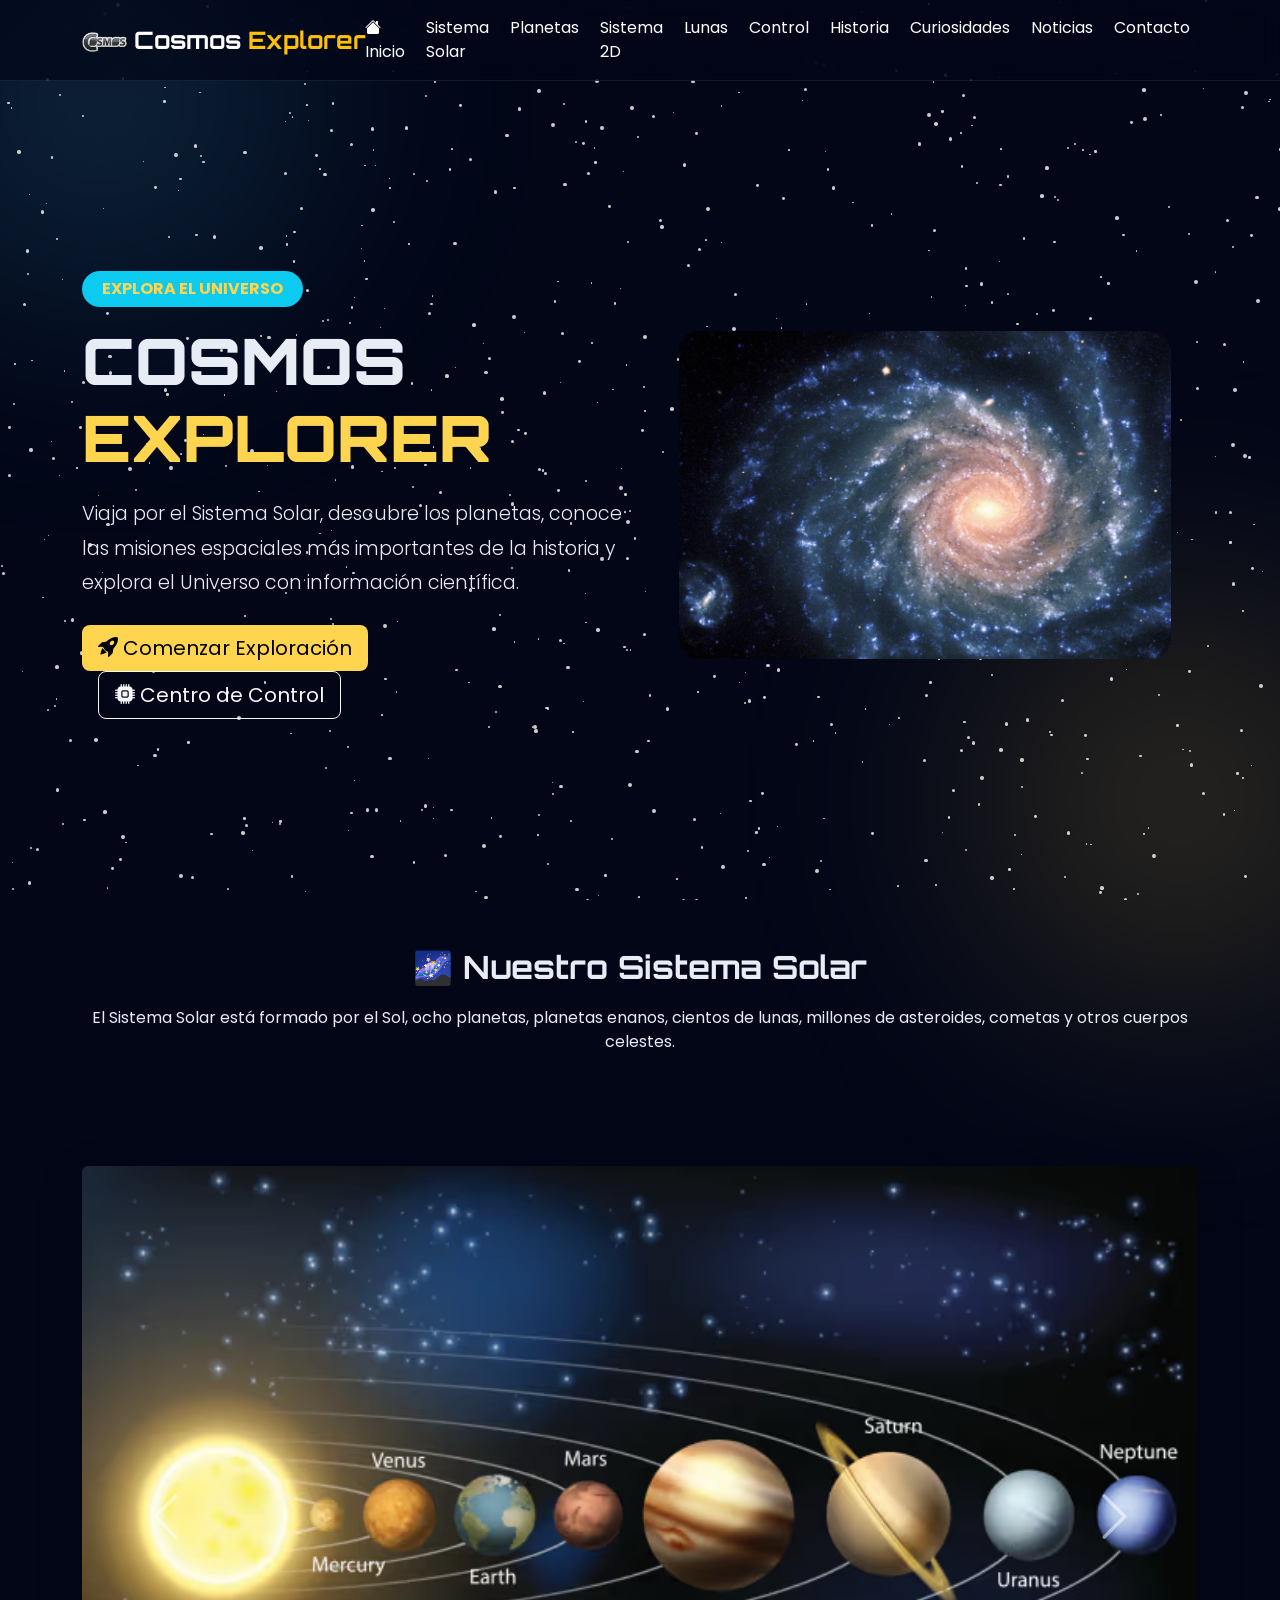
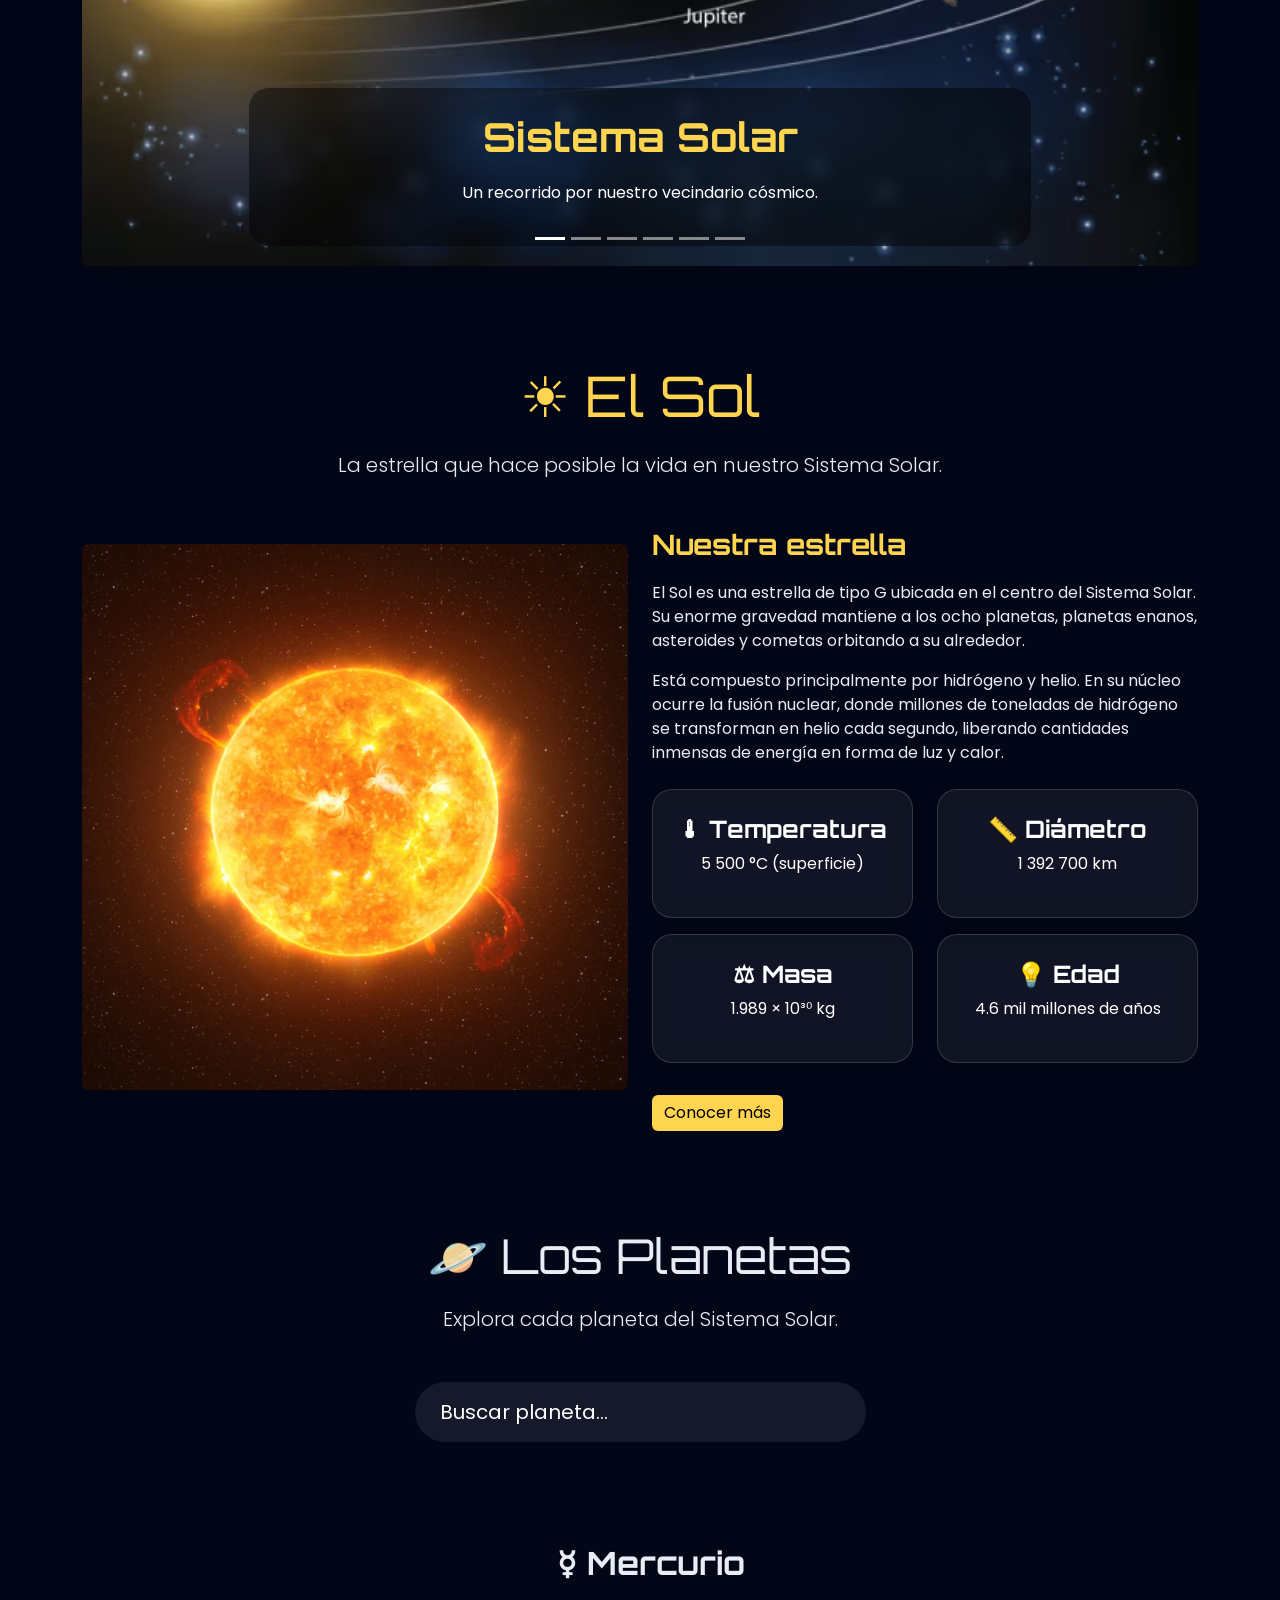
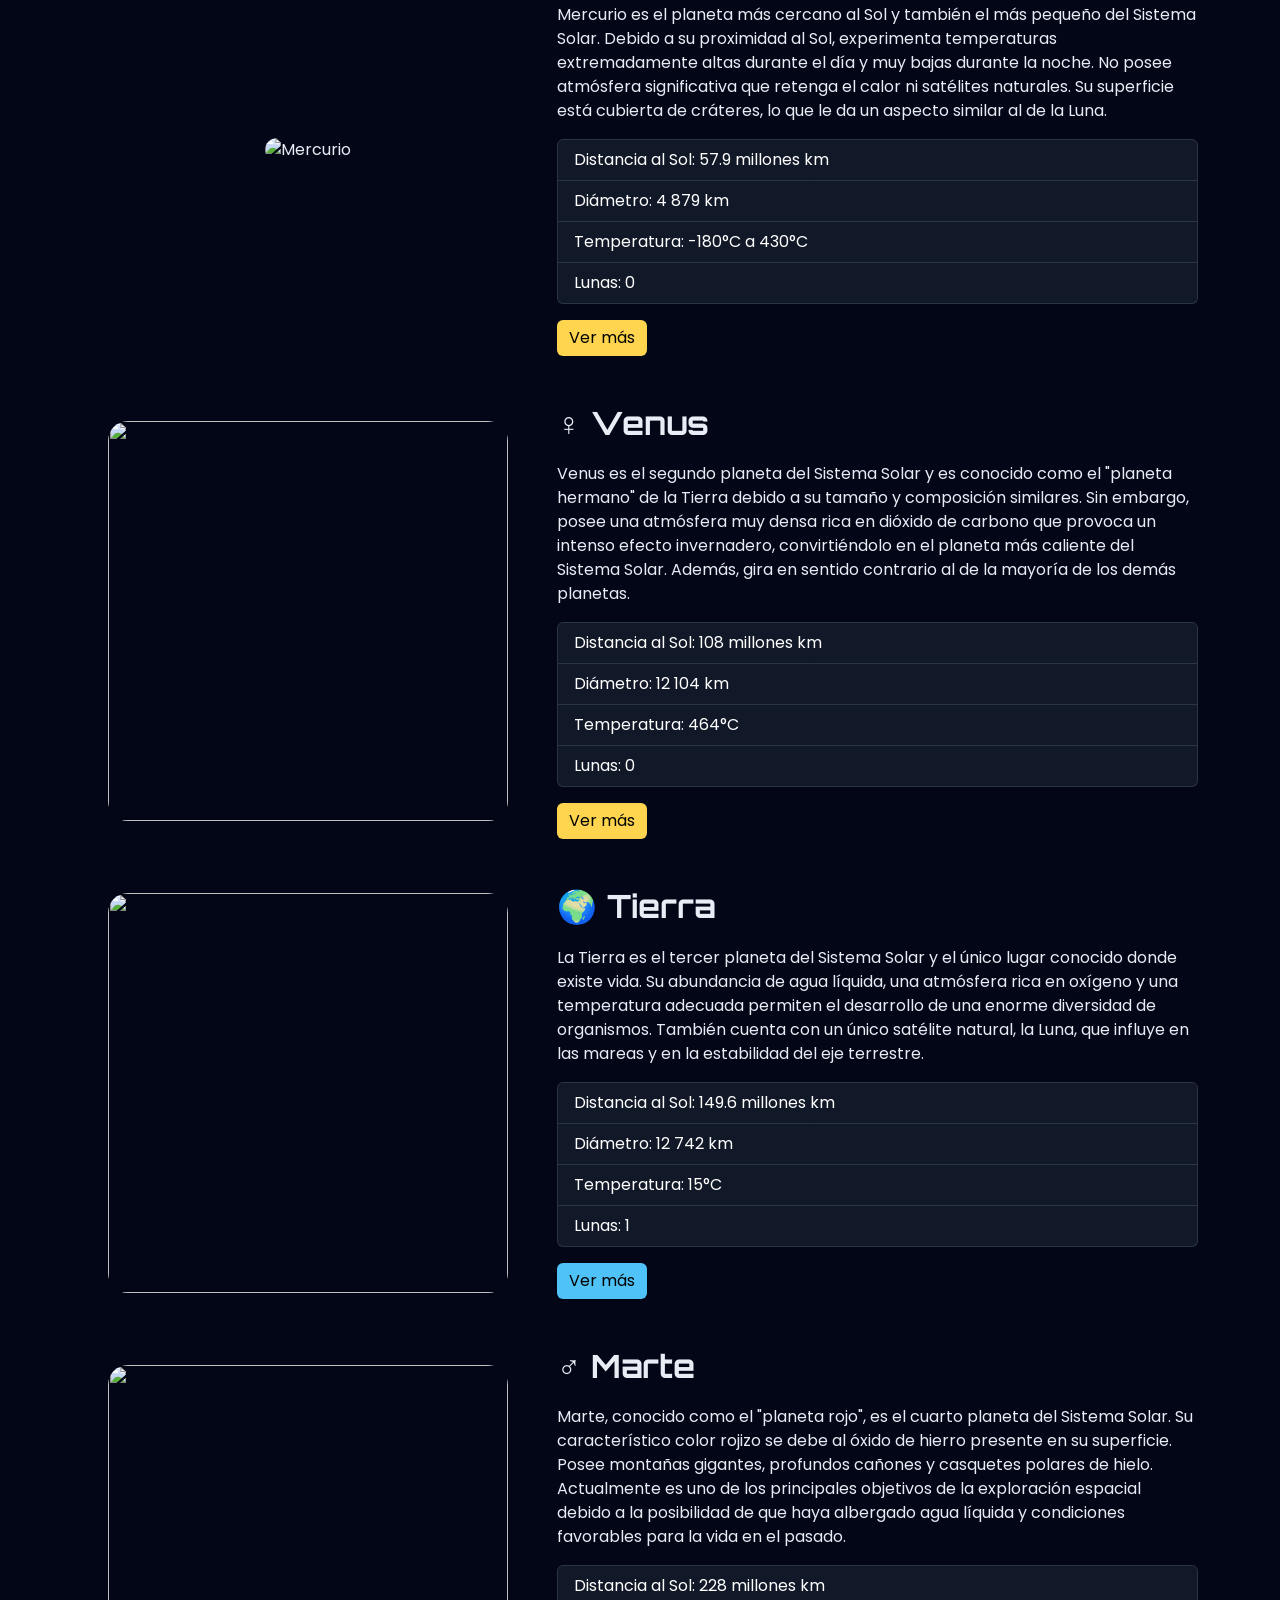
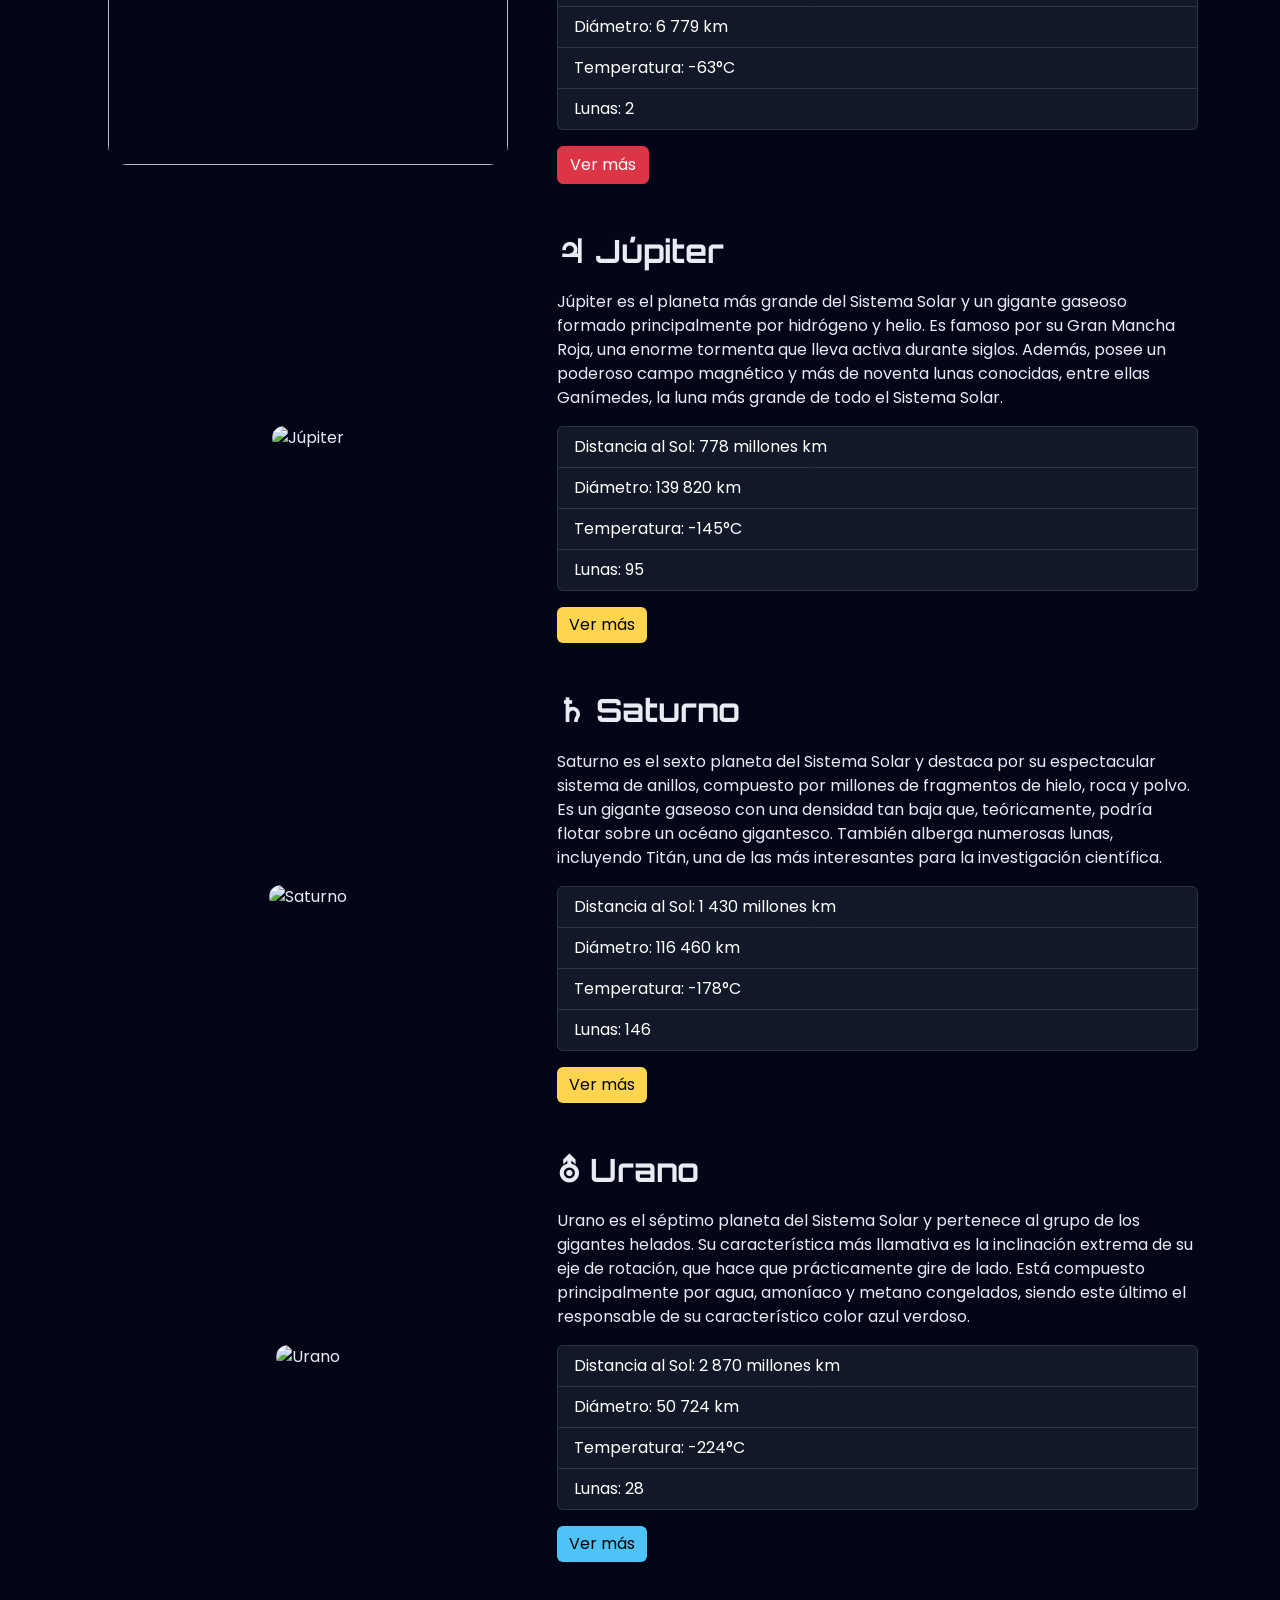
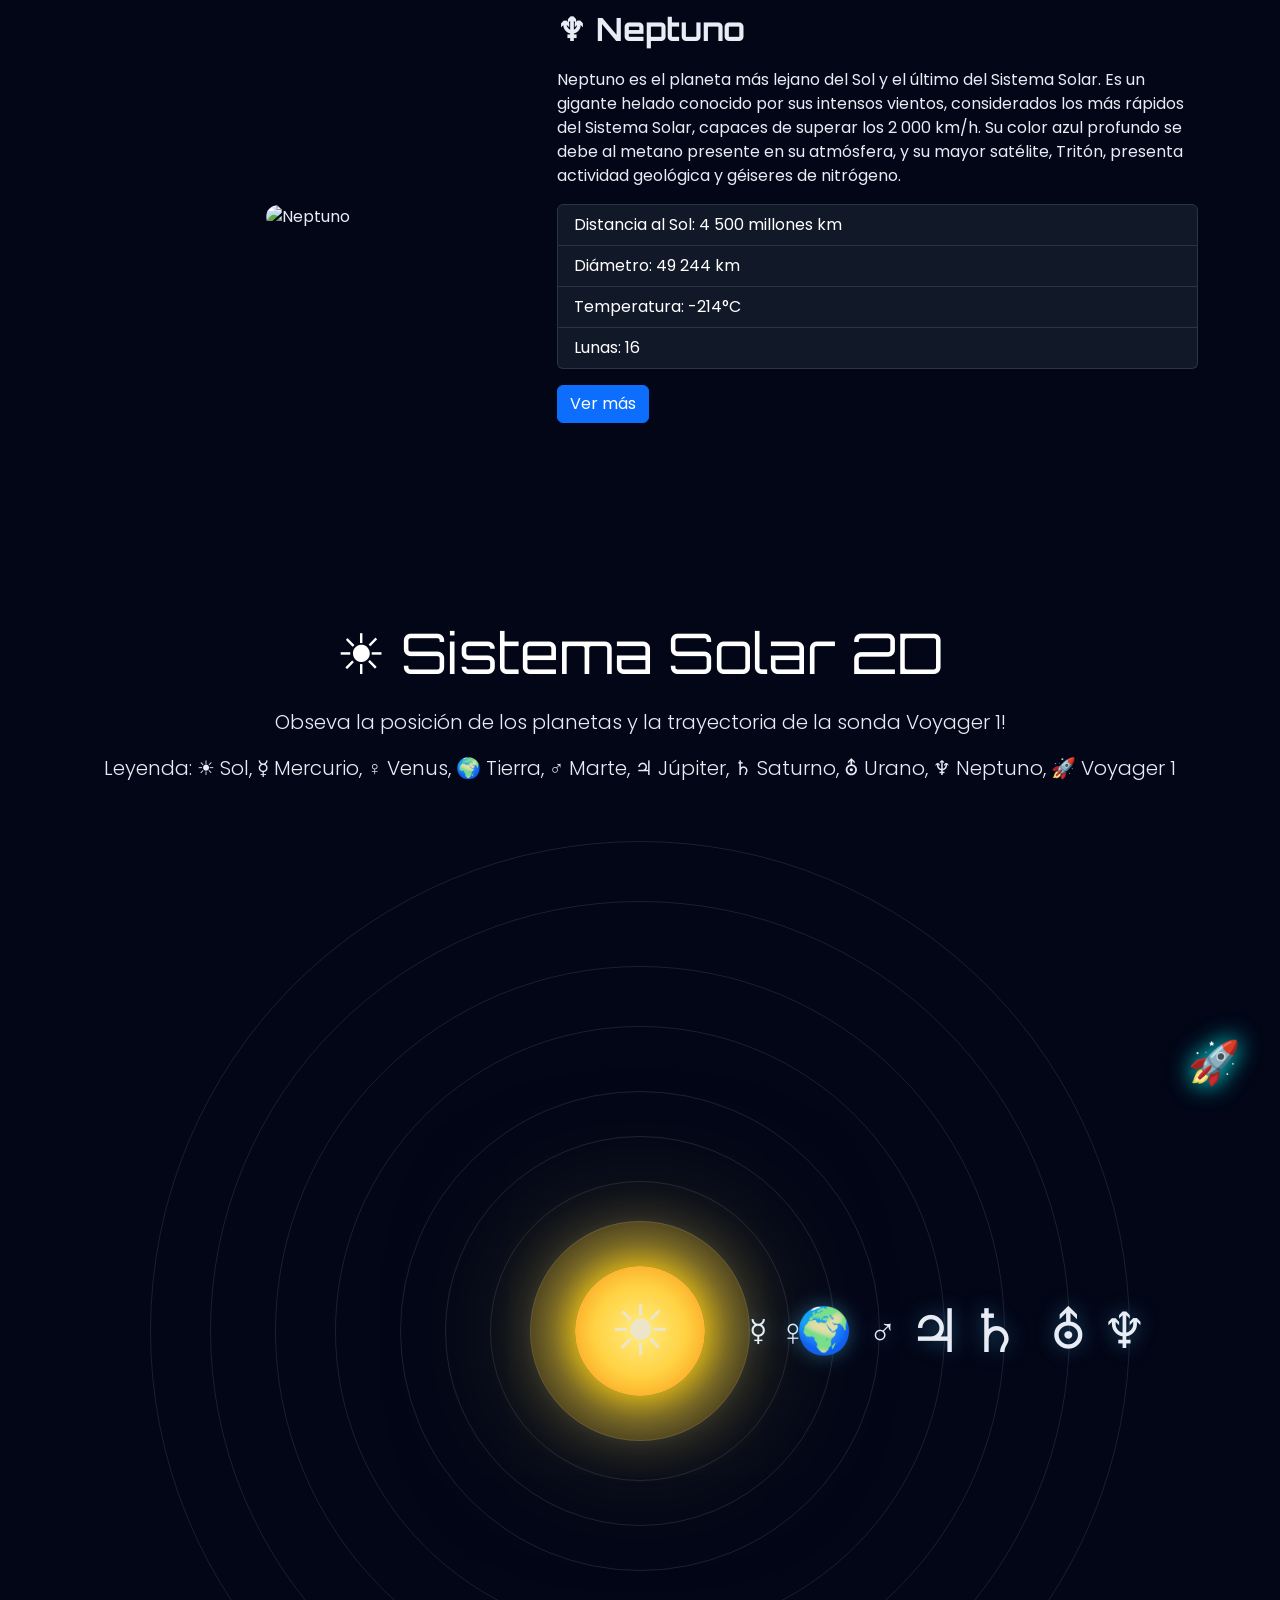
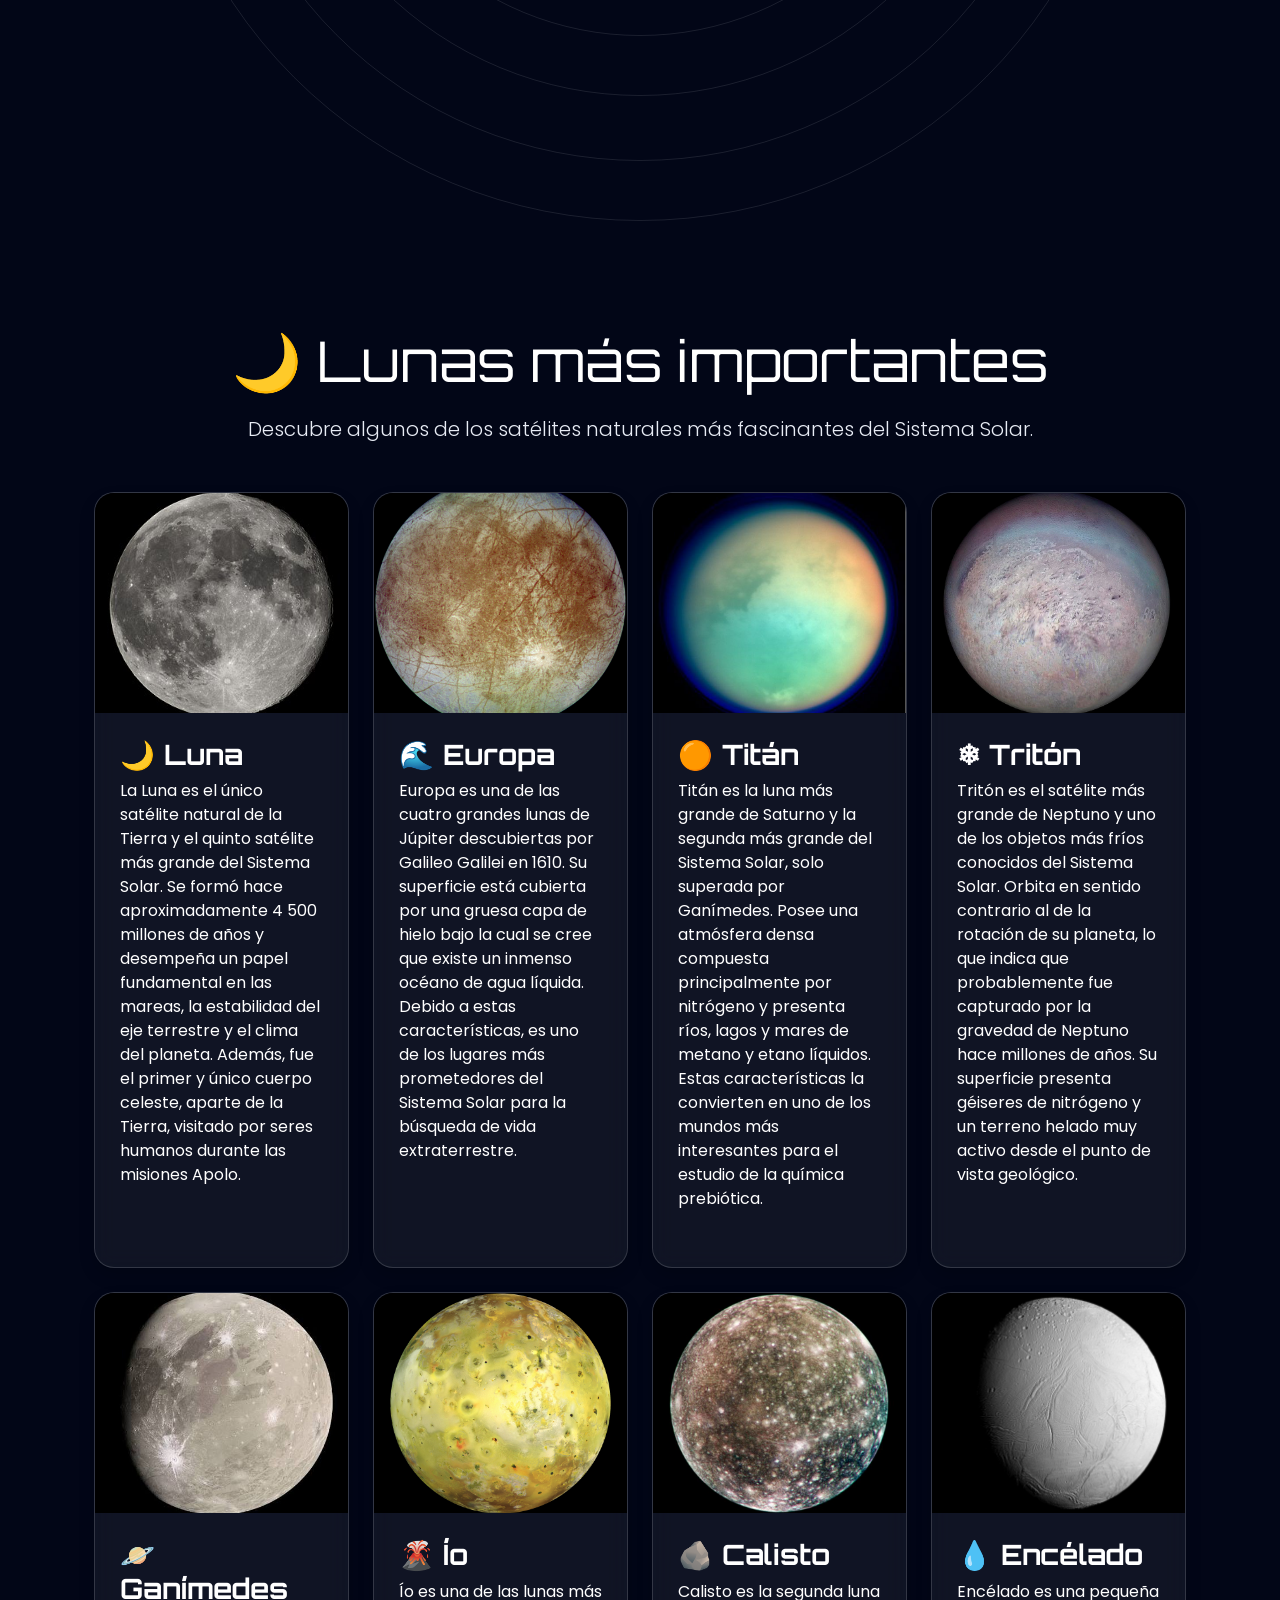
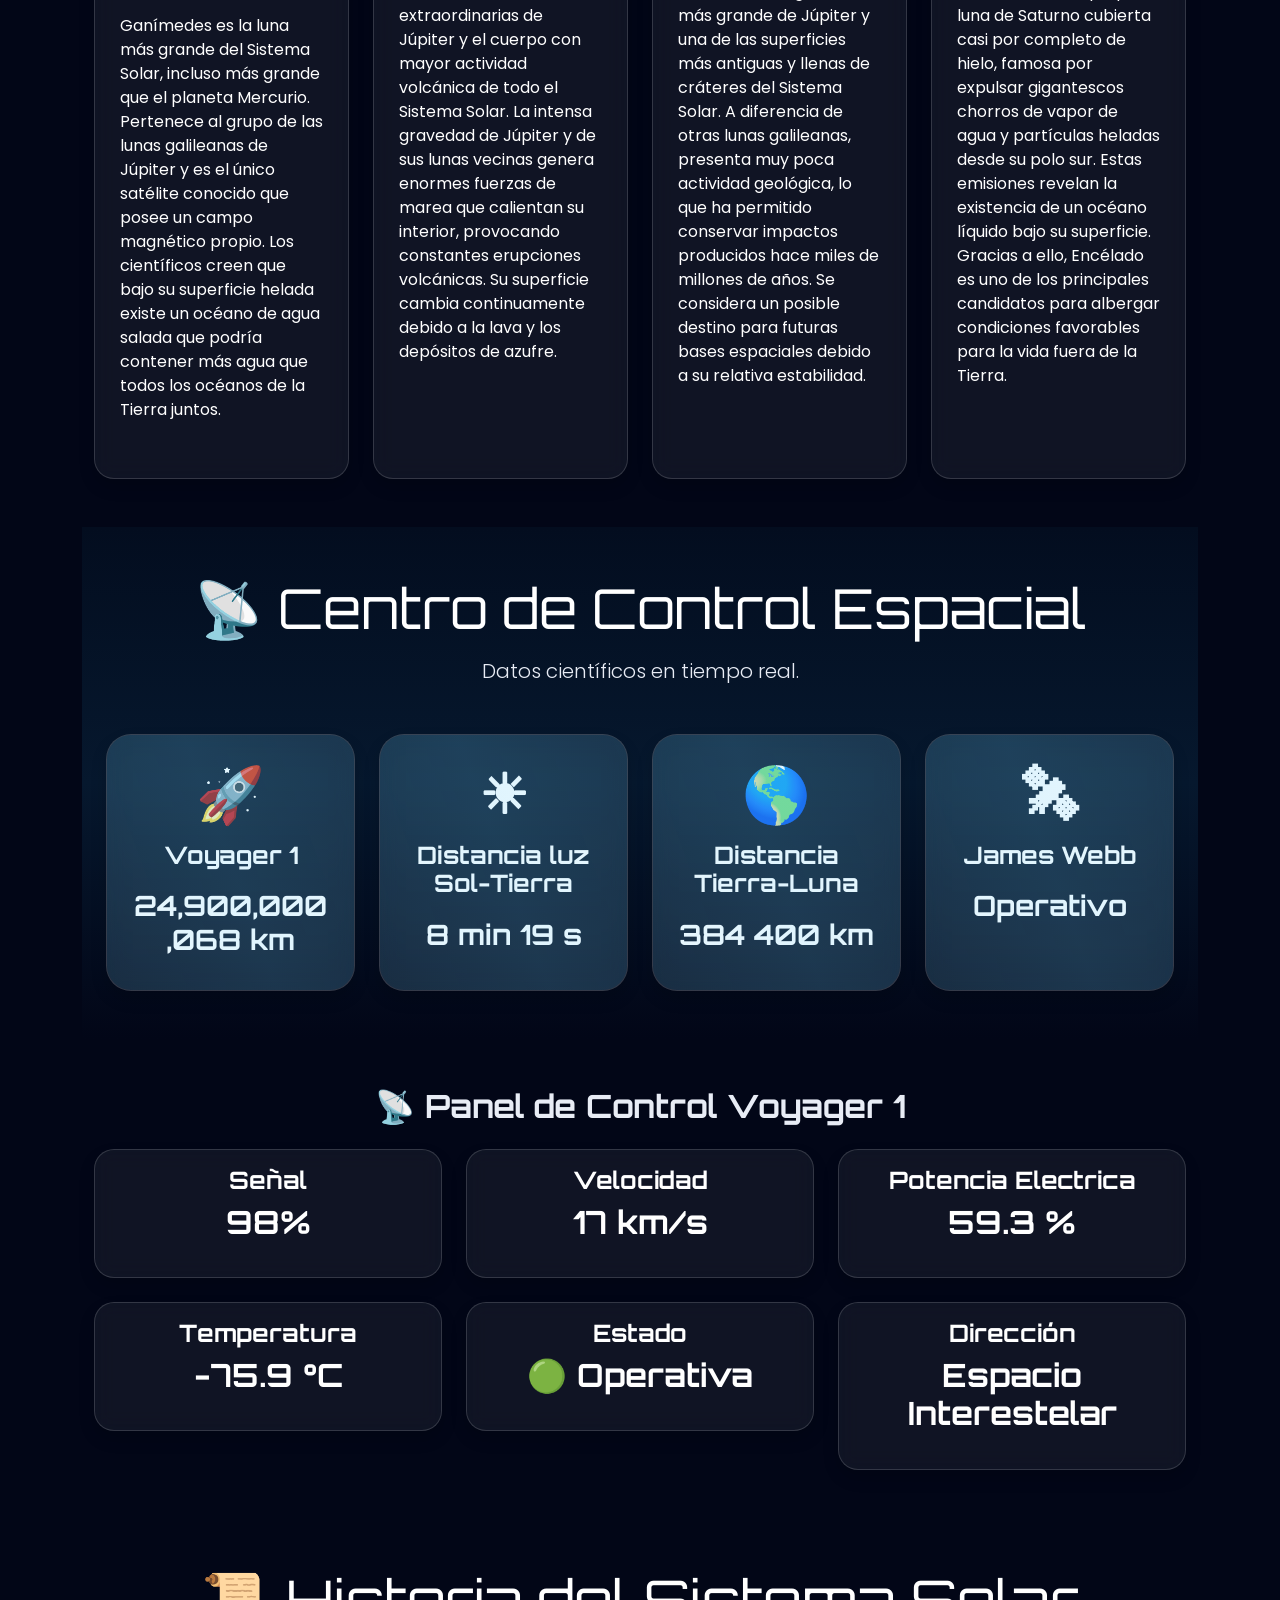
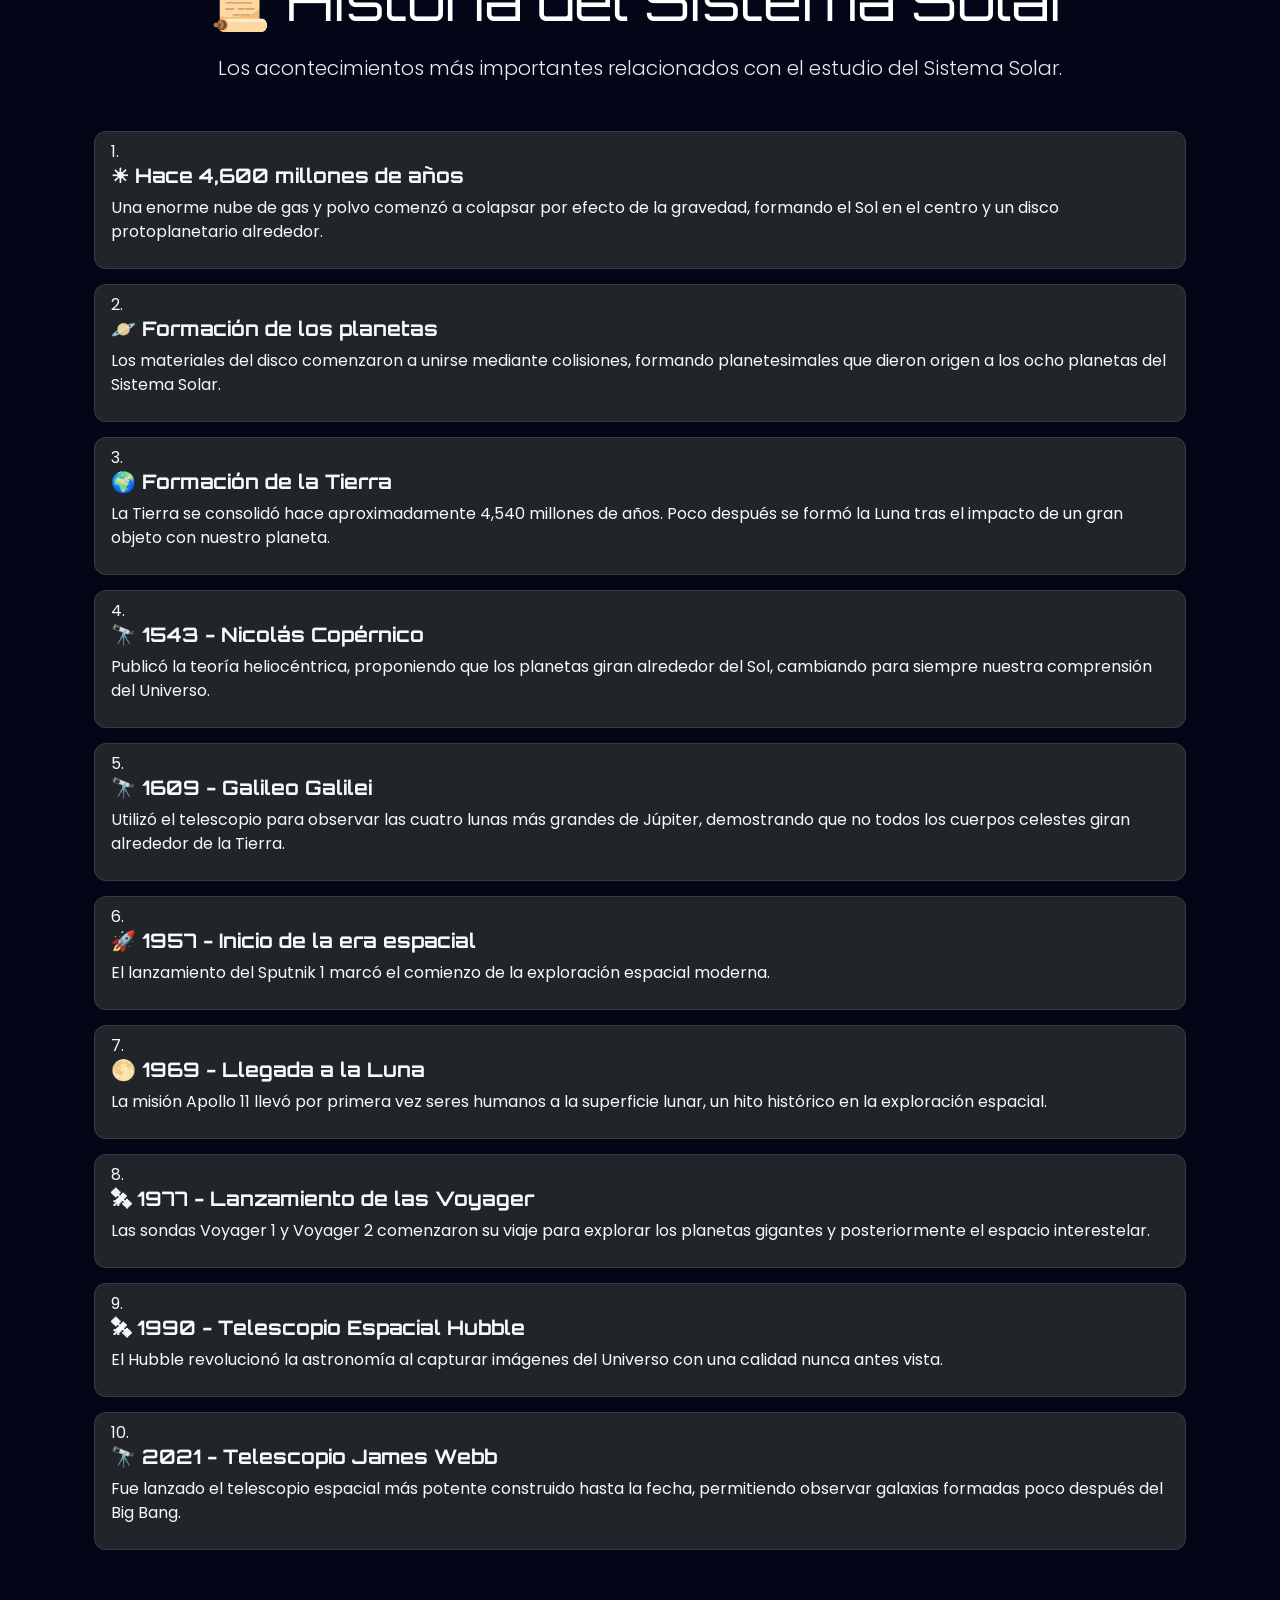
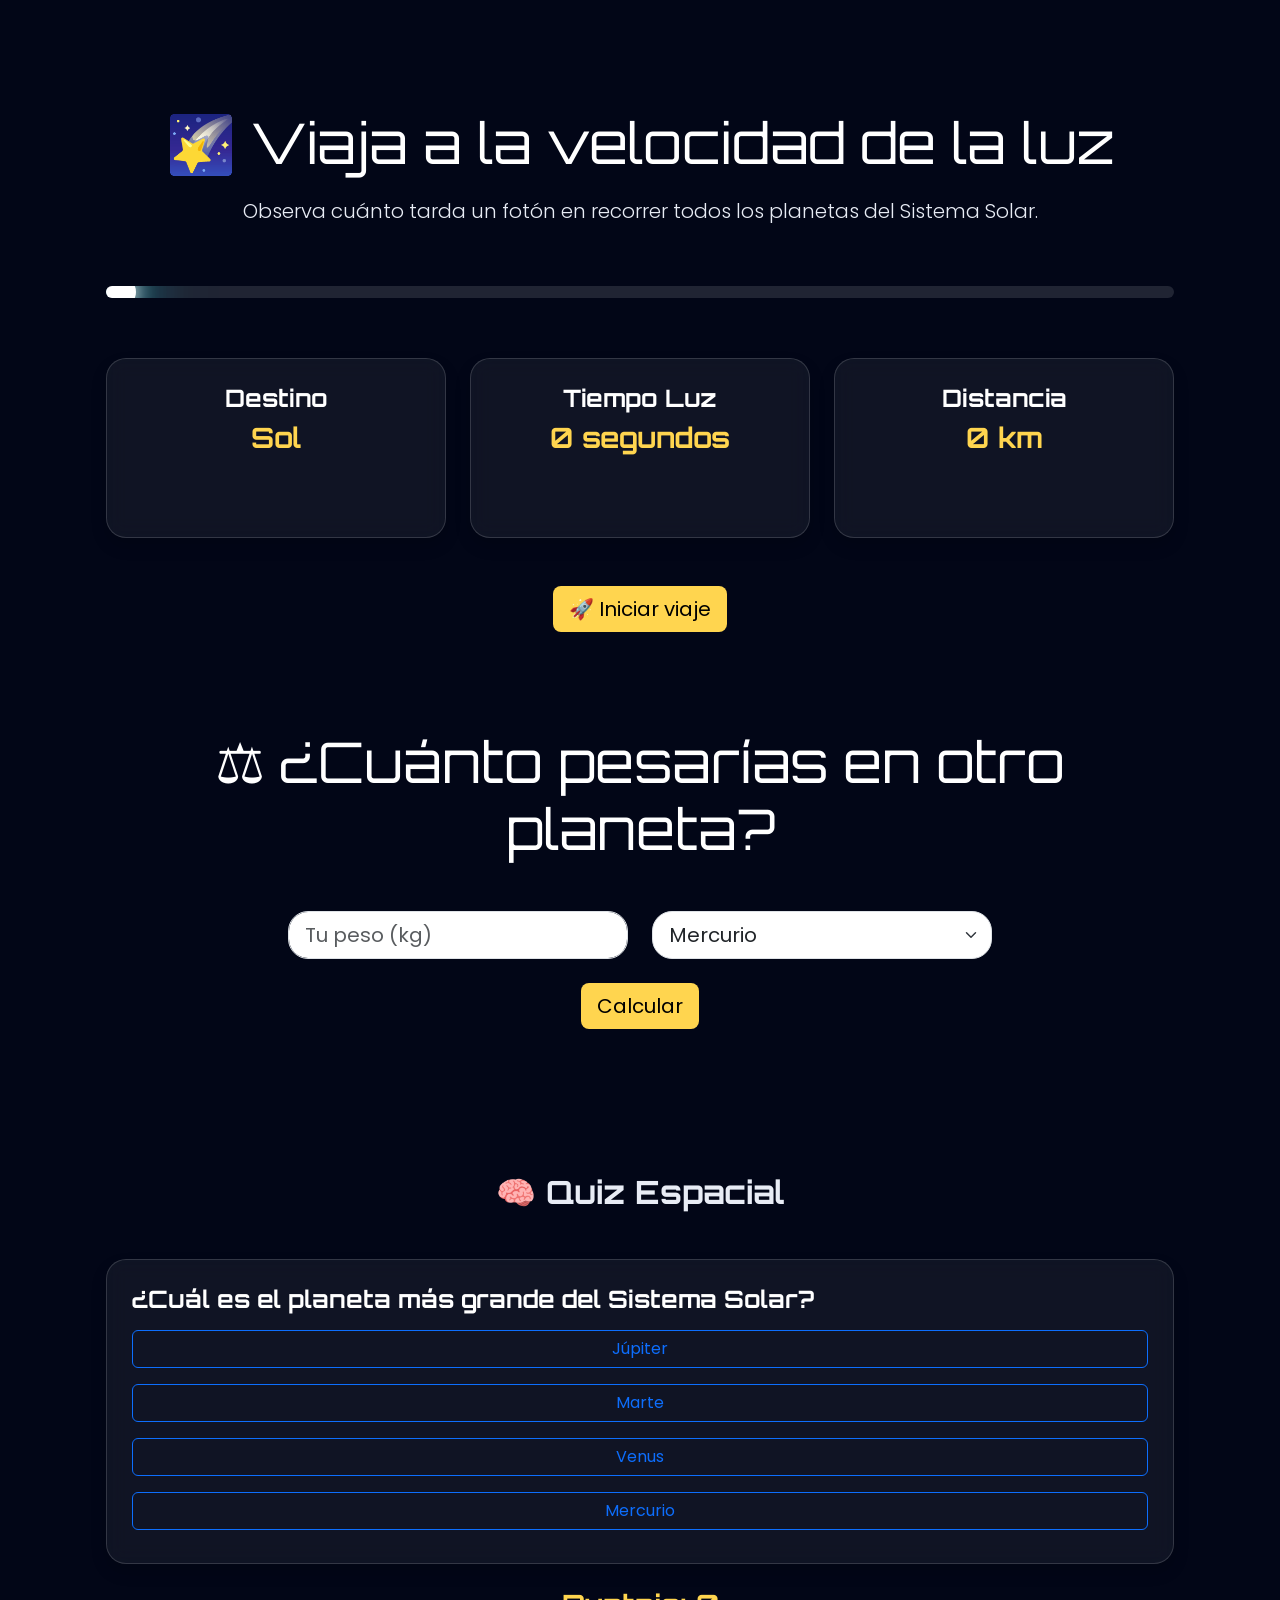
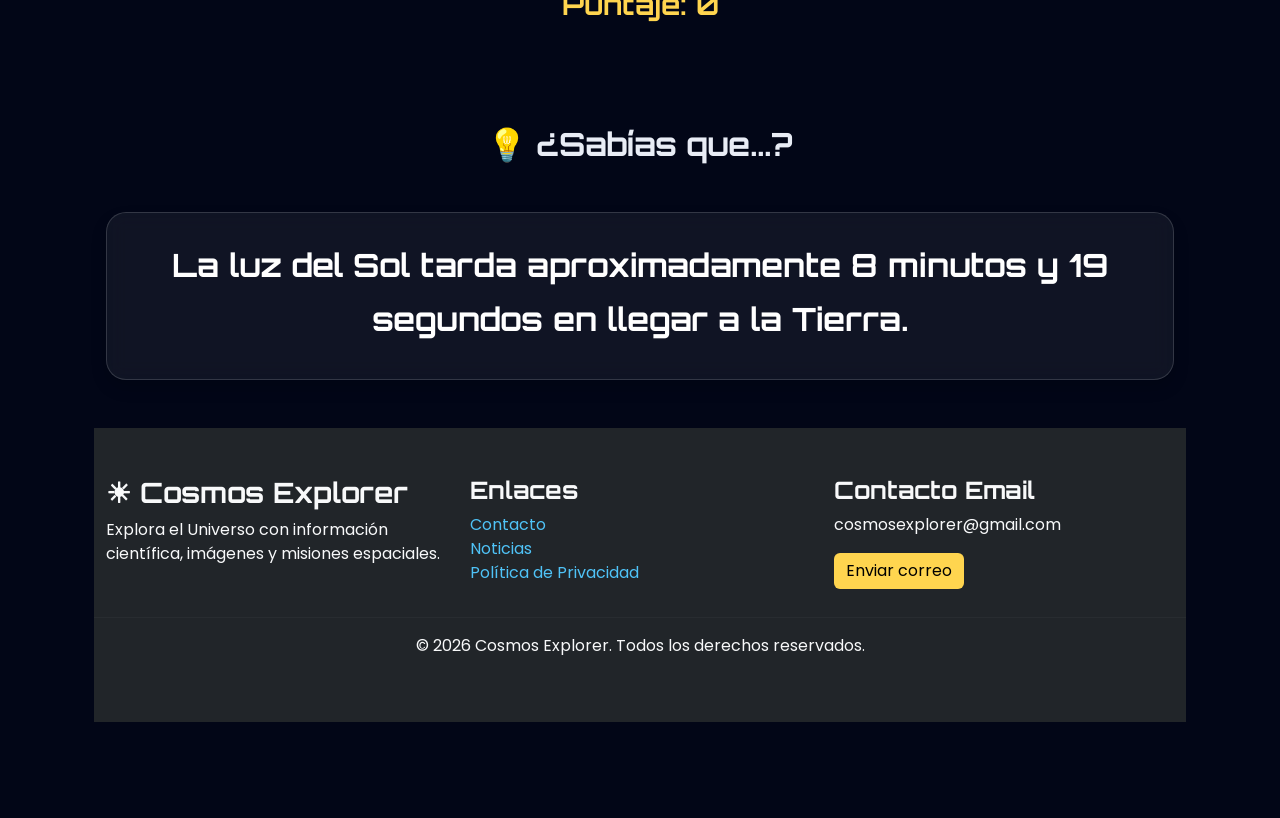
==== index.html @ 688834e8 "Add files via upload" ====
<!DOCTYPE html>
<html lang="es">

<head>

    <!-- CONFIGURACIÓN GENERAL -->

    <meta charset="UTF-8">
    <meta name="viewport" content="width=device-width, initial-scale=1.0">

    <title>Cosmos Explorer | Explora el Sistema Solar</title>

    <meta name="description"
        content="Cosmos Explorer es una aplicación web educativa para descubrir el Sistema Solar, los planetas, sus lunas, la exploración espacial y las misiones Voyager.">

    <meta name="keywords"
        content="Sistema Solar, planetas, lunas, Voyager, NASA, ESA, James Webb, exploración espacial, astronomía">

    <meta name="author" content="Víctor Capellán">

    <meta name="robots" content="index, follow">

    <meta name="theme-color" content="#050816">

    <!-- Icono -->

    <link rel="icon" href="img/Pagina/Cosmos_logo.png" type="image/png">

    <!-- Google Fonts -->

    <link rel="preconnect" href="https://fonts.googleapis.com">

    <link rel="preconnect" href="https://fonts.gstatic.com" crossorigin>

    <link
        href="https://fonts.googleapis.com/css2?family=Orbitron:wght@500;700;900&family=Poppins:wght@300;400;500;600&display=swap"
        rel="stylesheet">

    <!-- Bootstrap -->

    <link href="https://cdn.jsdelivr.net/npm/bootstrap@5.3.7/dist/css/bootstrap.min.css" rel="stylesheet">

    <!-- Bootstrap Icons -->

    <link rel="stylesheet" href="https://cdn.jsdelivr.net/npm/bootstrap-icons@1.13.1/font/bootstrap-icons.min.css">

    <!-- CSS Personalizado -->

    <link rel="stylesheet" href="css/estilos.css">

</head>

<body>

    <!-- NAVBAR -->

    <nav class="navbar navbar-expand-lg fixed-top" id="navbar">

        <div class="container">

            <a class="navbar-brand fw-bold" href="#">

                <img src="img/Pagina/Cosmos_logo.png" width="45">

                Cosmos <span class="text-warning">Explorer</span>

            </a>

            <button class="navbar-toggler" data-bs-toggle="collapse" data-bs-target="#menu">

                <span class="navbar-toggler-icon"></span>

            </button>

            <div class="collapse navbar-collapse" id="menu">

                <ul class="navbar-nav ms-auto">

                    <li class="nav-item">
                        <a class="nav-link active" href="#">
                            <i class="bi bi-house-fill"></i>
                            Inicio
                        </a>
                    </li>

                    <li class="nav-item">
                        <a class="nav-link" href="#sistema">
                            Sistema Solar
                        </a>
                    </li>

                    <li class="nav-item">
                        <a class="nav-link" href="#planetas">
                            Planetas
                        </a>
                    </li>

                    <li class="nav-item">
                        <a class="nav-link" href="#sistema-interactivo">
                            Sistema 2D
                        </a>
                    </li>

                    <li class="nav-item">
                        <a class="nav-link" href="#lunas">
                            Lunas
                        </a>
                    </li>

                    <li class="nav-item">
                        <a class="nav-link" href="#control">
                            Control
                        </a>
                    </li>

                    <li class="nav-item">
                        <a class="nav-link" href="#historia">
                            Historia
                        </a>
                    </li>

                    <li class="nav-item">
                        <a class="nav-link" href="#curiosidades">
                            Curiosidades
                        </a>
                    </li>

                    <li class="nav-item">
                        <a class="nav-link" href="Noticias y Videos.html">
                            Noticias
                        </a>
                    </li>

                    <li class="nav-item">
                        <a class="nav-link" href="Contacto.html">
                            Contacto
                        </a>
                    </li>

                </ul>

            </div>

        </div>

    </nav>

    <!-- HERO -->

    <header class="hero">

        <div class="container">

            <div class="row align-items-center">

                <div class="col-lg-6">

                    <span class="badge bg-info mb-3">

                        EXPLORA EL UNIVERSO

                    </span>

                    <h1>

                        COSMOS

                        <span>

                            EXPLORER

                        </span>

                    </h1>

                    <p class="lead">

                        Viaja por el Sistema Solar,
                        descubre los planetas,
                        conoce las misiones espaciales
                        más importantes de la historia
                        y explora el Universo con información científica.

                    </p>

                    <div class="mt-4">

                        <a href="#sistema" class="btn btn-warning btn-lg">

                            <i class="bi bi-rocket-takeoff-fill"></i>

                            Comenzar Exploración

                        </a>

                        <a href="#control" class="btn btn-outline-light btn-lg ms-3">

                            <i class="bi bi-cpu-fill"></i>

                            Centro de Control

                        </a>

                    </div>

                </div>

                <div class="col-lg-6 text-center">

                    <img src="img/Pagina/Universo.jpg" class="img-fluid hero-img" alt="Universo">

                </div>

            </div>

        </div>

    </header>

    <!-- ESTRELLAS -->
    <!-- Se crearán con JavaScript -->

    <div id="stars"></div>

    <!-- AQUÍ COMIENZA EL RESTO DE LA PÁGINA -->

    <section id="sistema" class="container py-5">

        <div class="text-center">

            <h2>

                🌌 Nuestro Sistema Solar

            </h2>

            <p>

                El Sistema Solar está formado por el Sol,
                ocho planetas, planetas enanos,
                cientos de lunas, millones de asteroides,
                cometas y otros cuerpos celestes.

            </p>

        </div>

    </section>

    <!-- CARRUSEL -->

    <section class="container py-5">

        <div id="carouselSistemaSolar" class="carousel slide shadow-lg rounded overflow-hidden" data-bs-ride="carousel">

            <div class="carousel-indicators">

                <button type="button" data-bs-target="#carouselSistemaSolar" data-bs-slide-to="0"
                    class="active"></button>

                <button type="button" data-bs-target="#carouselSistemaSolar" data-bs-slide-to="1"></button>

                <button type="button" data-bs-target="#carouselSistemaSolar" data-bs-slide-to="2"></button>

                <button type="button" data-bs-target="#carouselSistemaSolar" data-bs-slide-to="3"></button>

                <button type="button" data-bs-target="#carouselSistemaSolar" data-bs-slide-to="4"></button>

                <button type="button" data-bs-target="#carouselSistemaSolar" data-bs-slide-to="5"></button>

            </div>

            <div class="carousel-inner">

                <!-- Imagen 1 -->

                <div class="carousel-item active">

                    <img src="img/Carrousel/Sistema-Solar.avif" class="d-block w-100" alt="Sistema Solar">

                    <div class="carousel-caption">

                        <h2>Sistema Solar</h2>

                        <p>
                            Un recorrido por nuestro vecindario cósmico.
                        </p>

                    </div>

                </div>

                <!-- Imagen 2 -->

                <div class="carousel-item">

                    <img src="img/Carrousel/James-Webb.webp" class="d-block w-100" alt="James Webb">

                    <div class="carousel-caption">

                        <h2>James Webb</h2>

                        <p>
                            El telescopio espacial más potente jamás construido.
                        </p>

                    </div>

                </div>

                <!-- Imagen 3 -->

                <div class="carousel-item">

                    <img src="img/Carrousel/Voyager-1.png" class="d-block w-100" alt="Voyager">

                    <div class="carousel-caption">

                        <h2>Voyager 1</h2>

                        <p>
                            La nave humana más alejada de la Tierra. la cual contiene un disco de Oro con sonidos e
                            imágenes de la Tierra.
                        </p>

                    </div>

                </div>

                <!-- Imagen 4 -->

                <div class="carousel-item">

                    <img src="img/Carrousel/Saturno-car.jpg" class="d-block w-100" alt="Saturno">

                    <div class="carousel-caption">

                        <h2>Saturno</h2>

                        <p>
                            El gigante de los anillos.
                        </p>

                    </div>

                </div>

                <!-- Imagen 5 -->

                <div class="carousel-item">

                    <img src="img/Carrousel/Jupiter-car.jpg" class="d-block w-100" alt="Jupiter">

                    <div class="carousel-caption">

                        <h2>Jupiter</h2>

                        <p>
                            El Planeta más grande del Sistema Solar.
                        </p>

                    </div>

                </div>

                <!-- Imagen 6 -->

                <div class="carousel-item">

                    <img src="img/Carrousel/Sol-Car.jpg" class="d-block w-100" alt="El Sol">

                    <div class="carousel-caption">

                        <h2>El Sol</h2>

                        <p>
                            La estrella al centro del Sistema Solar.
                        </p>

                    </div>

                </div>

            </div>

            <button class="carousel-control-prev" data-bs-target="#carouselSistemaSolar" data-bs-slide="prev">

                <span class="carousel-control-prev-icon"></span>

            </button>

            <button class="carousel-control-next" data-bs-target="#carouselSistemaSolar" data-bs-slide="next">

                <span class="carousel-control-next-icon"></span>

            </button>

        </div>

    </section>

    <!-- CARD EL SOL -->

    <section id="sol" class="container py-5">

        <div class="text-center mb-5 sol">

            <h2 class="display-4">

                ☀ El Sol

            </h2>

            <p class="lead">

                La estrella que hace posible la vida en nuestro Sistema Solar.

            </p>

        </div>

        <div class="row align-items-center">

            <div class="col-lg-6 mb-4">

                <img src="img/Planetas/Sol-Unico.webp" class="img-fluid rounded shadow" alt="El Sol">

            </div>

            <div class="col-lg-6 sol">

                <h3>

                    Nuestra estrella

                </h3>

                <p>

                    El Sol es una estrella de tipo G ubicada en el centro del Sistema Solar.
                    Su enorme gravedad mantiene a los ocho planetas, planetas enanos,
                    asteroides y cometas orbitando a su alrededor.

                </p>

                <p>

                    Está compuesto principalmente por hidrógeno y helio.
                    En su núcleo ocurre la fusión nuclear, donde millones de toneladas
                    de hidrógeno se transforman en helio cada segundo, liberando
                    cantidades inmensas de energía en forma de luz y calor.

                </p>

                <div class="row text-center mt-4">

                    <div class="col-6 mb-3">

                        <div class="card shadow h-100">

                            <div class="card-body">

                                <h4>

                                    🌡 Temperatura

                                </h4>

                                <p>

                                    5 500 °C (superficie)

                                </p>

                            </div>

                        </div>

                    </div>

                    <div class="col-6 mb-3">

                        <div class="card shadow h-100">

                            <div class="card-body">

                                <h4>

                                    📏 Diámetro

                                </h4>

                                <p>

                                    1 392 700 km

                                </p>

                            </div>

                        </div>

                    </div>

                    <div class="col-6 mb-3">

                        <div class="card shadow h-100">

                            <div class="card-body">

                                <h4>

                                    ⚖ Masa

                                </h4>

                                <p>

                                    1.989 × 10³⁰ kg

                                </p>

                            </div>

                        </div>

                    </div>

                    <div class="col-6 mb-3">

                        <div class="card shadow h-100">

                            <div class="card-body">

                                <h4>

                                    💡 Edad

                                </h4>

                                <p>

                                    4.6 mil millones de años

                                </p>

                            </div>

                        </div>

                    </div>

                </div>

                <button class="btn btn-warning mt-3" onclick="abrirModalSol()">

                    Conocer más

                </button>

            </div>

        </div>

    </section>

    <!-- PLANETAS -->

    <section id="planetas" class="container py-5">

        <div class="text-center mb-5">

            <h2 class="display-5">

                🪐 Los Planetas

            </h2>

            <p class="lead">

                Explora cada planeta del Sistema Solar.

            </p>

        </div>

        <!-- BUSCADOR -->

        <div class="row justify-content-center BuscarPlaneta ">

            <div class="col-lg-5">

                <input type="text" class="form-control form-control-lg" id="buscarPlaneta"
                    placeholder="Buscar planeta...">

            </div>

        </div>

        <!-- CARDS DE PLANETAS -->
        <section>

            <!-- MERCURIO -->

            <div class="row align-items-center mb-5 planeta-card">

                <div class="col-lg-5 text-center">

                    <img src="img/planetas/Mercurio3.jpg" class="img-fluid planeta-img" alt="Mercurio">

                </div>

                <div class="col-lg-7">

                    <h2>☿ Mercurio</h2>

                    <p>
                        Mercurio es el planeta más cercano al Sol y también el más pequeño del Sistema Solar. Debido a
                        su proximidad al Sol, experimenta temperaturas extremadamente altas durante el día y muy bajas
                        durante la noche. No posee atmósfera significativa que retenga el calor ni satélites naturales.
                        Su superficie está cubierta de cráteres, lo que le da un aspecto similar al de la Luna.
                    </p>

                    <ul class="list-group">

                        <li class="list-group-item">Distancia al Sol: 57.9 millones km</li>

                        <li class="list-group-item">Diámetro: 4 879 km</li>

                        <li class="list-group-item">Temperatura: -180°C a 430°C</li>

                        <li class="list-group-item">Lunas: 0</li>

                    </ul>

                    <button class="btn btn-warning mt-3" onclick="abrirModal('Mercurio')">

                        Ver más

                    </button>

                </div>

            </div>

            <!-- VENUS -->

            <div class="row align-items-center mb-5 planeta-card">

                <div class="col-lg-5 text-center">

                    <img src="img/planetas/Venus.jpg" class="img-fluid planeta-img">

                </div>

                <div class="col-lg-7">

                    <h2>♀ Venus</h2>

                    <p>

                        Venus es el segundo planeta del Sistema Solar y es conocido como el "planeta hermano" de la
                        Tierra debido a su tamaño y composición similares. Sin embargo, posee una atmósfera muy densa
                        rica en dióxido de carbono que provoca un intenso efecto invernadero, convirtiéndolo en el
                        planeta más caliente del Sistema Solar. Además, gira en sentido contrario al de la mayoría de
                        los demás planetas.

                    </p>

                    <ul class="list-group">

                        <li class="list-group-item">Distancia al Sol: 108 millones km</li>

                        <li class="list-group-item">Diámetro: 12 104 km</li>

                        <li class="list-group-item">Temperatura: 464°C</li>

                        <li class="list-group-item">Lunas: 0</li>

                    </ul>

                    <button class="btn btn-warning mt-3" onclick="abrirModal('Venus')">

                        Ver más

                    </button>

                </div>

            </div>

            <!-- TIERRA -->

            <div class="row align-items-center mb-5 planeta-card">

                <div class="col-lg-5 text-center">

                    <img src="img/planetas/Tierra.webp" class="img-fluid planeta-img">

                </div>

                <div class="col-lg-7">

                    <h2>🌍 Tierra</h2>

                    <p>

                        La Tierra es el tercer planeta del Sistema Solar y el único lugar conocido donde existe vida. Su
                        abundancia de agua líquida, una atmósfera rica en oxígeno y una temperatura adecuada permiten el
                        desarrollo de una enorme diversidad de organismos. También cuenta con un único satélite natural,
                        la Luna, que influye en las mareas y en la estabilidad del eje terrestre.

                    </p>

                    <ul class="list-group">

                        <li class="list-group-item">Distancia al Sol: 149.6 millones km</li>

                        <li class="list-group-item">Diámetro: 12 742 km</li>

                        <li class="list-group-item">Temperatura: 15°C</li>

                        <li class="list-group-item">Lunas: 1</li>

                    </ul>

                    <button class="btn btn-info mt-3" onclick="abrirModal('Tierra')">

                        Ver más

                    </button>

                </div>

            </div>

            <!-- MARTE -->

            <div class="row align-items-center mb-5 planeta-card">

                <div class="col-lg-5 text-center">

                    <img src="img/planetas/Marte.jpg" class="img-fluid planeta-img">

                </div>

                <div class="col-lg-7">

                    <h2>♂ Marte</h2>

                    <p>

                        Marte, conocido como el "planeta rojo", es el cuarto planeta del Sistema Solar. Su
                        característico color rojizo se debe al óxido de hierro presente en su superficie. Posee montañas
                        gigantes, profundos cañones y casquetes polares de hielo. Actualmente es uno de los principales
                        objetivos de la exploración espacial debido a la posibilidad de que haya albergado agua líquida
                        y condiciones favorables para la vida en el pasado.

                    </p>

                    <ul class="list-group">

                        <li class="list-group-item">Distancia al Sol: 228 millones km</li>

                        <li class="list-group-item">Diámetro: 6 779 km</li>

                        <li class="list-group-item">Temperatura: -63°C</li>

                        <li class="list-group-item">Lunas: 2</li>

                    </ul>

                    <button class="btn btn-danger mt-3" onclick="abrirModal('Marte')">

                        Ver más

                    </button>

                </div>

            </div>

            <!-- JÚPITER -->

            <div class="row align-items-center mb-5 planeta-card">

                <div class="col-lg-5 text-center">

                    <img src="img/planetas/Jupiter.png" class="img-fluid planeta-img" alt="Júpiter">

                </div>

                <div class="col-lg-7">

                    <h2>♃ Júpiter</h2>

                    <p>

                        Júpiter es el planeta más grande del Sistema Solar y un gigante gaseoso formado principalmente
                        por hidrógeno y helio. Es famoso por su Gran Mancha Roja, una enorme tormenta que lleva activa
                        durante siglos. Además, posee un poderoso campo magnético y más de noventa lunas conocidas,
                        entre ellas Ganímedes, la luna más grande de todo el Sistema Solar.

                    </p>

                    <ul class="list-group">

                        <li class="list-group-item">Distancia al Sol: 778 millones km</li>

                        <li class="list-group-item">Diámetro: 139 820 km</li>

                        <li class="list-group-item">Temperatura: -145°C</li>

                        <li class="list-group-item">Lunas: 95</li>

                    </ul>

                    <button class="btn btn-warning mt-3" onclick="abrirModal('Jupiter')">

                        Ver más

                    </button>

                </div>

            </div>

            <!-- SATURNO -->

            <div class="row align-items-center mb-5 planeta-card">

                <div class="col-lg-5 text-center">

                    <img src="img/planetas/Saturno-card.avif" class="img-fluid planeta-img" alt="Saturno">

                </div>

                <div class="col-lg-7">

                    <h2>♄ Saturno</h2>

                    <p>

                        Saturno es el sexto planeta del Sistema Solar y destaca por su espectacular sistema de anillos,
                        compuesto por millones de fragmentos de hielo, roca y polvo. Es un gigante gaseoso con una
                        densidad tan baja que, teóricamente, podría flotar sobre un océano gigantesco. También alberga
                        numerosas lunas, incluyendo Titán, una de las más interesantes para la investigación científica.

                    </p>

                    <ul class="list-group">

                        <li class="list-group-item">Distancia al Sol: 1 430 millones km</li>

                        <li class="list-group-item">Diámetro: 116 460 km</li>

                        <li class="list-group-item">Temperatura: -178°C</li>

                        <li class="list-group-item">Lunas: 146</li>

                    </ul>

                    <button class="btn btn-warning mt-3" onclick="abrirModal('Saturno')">
                        Ver más
                    </button>

                </div>

            </div>

            <!-- URANO -->

            <div class="row align-items-center mb-5 planeta-card">

                <div class="col-lg-5 text-center">

                    <img src="img/planetas/Urano3.jpg" class="img-fluid planeta-img" alt="Urano">

                </div>

                <div class="col-lg-7">

                    <h2>⛢ Urano</h2>

                    <p>

                        Urano es el séptimo planeta del Sistema Solar y pertenece al grupo de los gigantes helados. Su
                        característica más llamativa es la inclinación extrema de su eje de rotación, que hace que
                        prácticamente gire de lado. Está compuesto principalmente por agua, amoníaco y metano
                        congelados, siendo este último el responsable de su característico color azul verdoso.

                    </p>

                    <ul class="list-group">

                        <li class="list-group-item">Distancia al Sol: 2 870 millones km</li>

                        <li class="list-group-item">Diámetro: 50 724 km</li>

                        <li class="list-group-item">Temperatura: -224°C</li>

                        <li class="list-group-item">Lunas: 28</li>

                    </ul>

                    <button class="btn btn-info mt-3" onclick="abrirModal('Urano')">

                        Ver más

                    </button>

                </div>

            </div>

            <!-- NEPTUNO -->

            <div class="row align-items-center mb-5 planeta-card">

                <div class="col-lg-5 text-center">

                    <img src="img/planetas/Neptuno.jpg" class="img-fluid planeta-img" alt="Neptuno">

                </div>

                <div class="col-lg-7">

                    <h2>♆ Neptuno</h2>

                    <p>

                        Neptuno es el planeta más lejano del Sol y el último del Sistema Solar. Es un gigante helado
                        conocido por sus intensos vientos, considerados los más rápidos del Sistema Solar, capaces de
                        superar los 2 000 km/h. Su color azul profundo se debe al metano presente en su atmósfera, y su
                        mayor satélite, Tritón, presenta actividad geológica y géiseres de nitrógeno.

                    </p>

                    <ul class="list-group">

                        <li class="list-group-item">Distancia al Sol: 4 500 millones km</li>

                        <li class="list-group-item">Diámetro: 49 244 km</li>

                        <li class="list-group-item">Temperatura: -214°C</li>

                        <li class="list-group-item">Lunas: 16</li>

                    </ul>

                    <button class="btn btn-primary mt-3" onclick="abrirModal('Neptuno')">

                        Ver más

                    </button>

                </div>

            </div>
        </section>

        <!-- SISTEMA SOLAR 2D -->

        <section id="sistema-interactivo" class="container-fluid py-5">

            <div class="text-center mb-5">

                <h2 class="display-4">

                    ☀ Sistema Solar 2D

                </h2>

                <p class="lead">

                    Obseva la posición de los planetas y la trayectoria de la sonda Voyager 1!


                </p>

                <p class="lead">

                    Leyenda: ☀ Sol, ☿ Mercurio, ♀ Venus, 🌍 Tierra, ♂ Marte, ♃ Júpiter, ♄ Saturno, ⛢ Urano, ♆
                    Neptuno, 🚀 Voyager 1

                </p>

            </div>

            <div id="solar-system">

                <!-- SOL -->

                <div id="sun">

                    <div class="sun-glow"></div>

                    <span>☀</span>

                </div>

                <!-- ÓRBITAS -->

                <div class="orbit orbit-mercurio">

                    <div class="planet mercurio">

                        ☿

                    </div>

                </div>

                <div class="orbit orbit-venus">

                    <div class="planet venus" data-planeta="Venus">

                        ♀

                    </div>

                </div>

                <div class="orbit orbit-tierra">

                    <div class="planet tierra" data-planeta="Tierra">

                        🌍

                    </div>

                </div>

                <div class="orbit orbit-marte">

                    <div class="planet marte" data-planeta="Marte">

                        ♂

                    </div>

                </div>

                <div class="orbit orbit-jupiter">

                    <div class="planet jupiter" data-planeta="Jupiter">

                        ♃

                    </div>

                </div>

                <div class="orbit orbit-saturno">

                    <div class="planet saturno" data-planeta="Saturno">

                        ♄

                    </div>

                </div>

                <div class="orbit orbit-urano">

                    <div class="planet urano" data-planeta="Urano">

                        ⛢

                    </div>

                </div>

                <div class="orbit orbit-neptuno">

                    <div class="planet neptuno" data-planeta="Neptuno">

                        ♆

                    </div>

                </div>

                <!-- VOYAGER -->

                <div id="voyager">

                    🚀

                </div>

            </div>

        </section>


        <!-- LUNAS PRINCIPALES -->

        <section id="lunas" class="container py-5">

            <div class="text-center mb-5">

                <h2 class="display-4">
                    🌙 Lunas más importantes
                </h2>

                <p class="lead">
                    Descubre algunos de los satélites naturales más fascinantes del Sistema Solar.
                </p>

            </div>

            <div class="row g-4">

                <!-- LUNA -->
                <div class="col-lg-3 col-md-6">
                    <div class="card h-100 shadow luna-card">
                        <img src="img/Lunas/Luna.jpg" class="card-img-top" alt="Luna">
                        <div class="card-body">
                            <h3>🌙 Luna</h3>
                            <p>
                                La Luna es el único satélite natural de la Tierra y el quinto satélite más grande del
                                Sistema Solar. Se formó hace aproximadamente 4 500 millones de años y desempeña un papel
                                fundamental en las mareas, la estabilidad del eje terrestre y el clima del planeta.
                                Además, fue el primer y único cuerpo celeste, aparte de la Tierra, visitado por seres
                                humanos durante las misiones Apolo.
                            </p>
                        </div>
                    </div>
                </div>

                <!-- EUROPA -->
                <div class="col-lg-3 col-md-6">
                    <div class="card h-100 shadow luna-card">
                        <img src="img/Lunas/Europa.jpg" class="card-img-top" alt="Europa">
                        <div class="card-body">
                            <h3>🌊 Europa</h3>
                            <p>
                                Europa es una de las cuatro grandes lunas de Júpiter descubiertas por Galileo Galilei en
                                1610. Su superficie está cubierta por una gruesa capa de hielo bajo la cual se cree que
                                existe un inmenso océano de agua líquida. Debido a estas características, es uno de los
                                lugares más prometedores del Sistema Solar para la búsqueda de vida extraterrestre.
                            </p>
                        </div>
                    </div>
                </div>

                <!-- TITAN -->
                <div class="col-lg-3 col-md-6">
                    <div class="card h-100 shadow luna-card">
                        <img src="img/Lunas/Titan.jpg" class="card-img-top" alt="Titán">
                        <div class="card-body">
                            <h3>🟠 Titán</h3>
                            <p>
                                Titán es la luna más grande de Saturno y la segunda más grande del Sistema Solar, solo
                                superada por Ganímedes. Posee una atmósfera densa compuesta principalmente por nitrógeno
                                y presenta ríos, lagos y mares de metano y etano líquidos. Estas características la
                                convierten en uno de los mundos más interesantes para el estudio de la química
                                prebiótica.
                            </p>
                        </div>
                    </div>
                </div>

                <!-- TRITON -->
                <div class="col-lg-3 col-md-6">
                    <div class="card h-100 shadow luna-card">
                        <img src="img/Lunas/Triton.jpg" class="card-img-top" alt="Tritón">
                        <div class="card-body">
                            <h3>❄ Tritón</h3>
                            <p>
                                Tritón es el satélite más grande de Neptuno y uno de los objetos más fríos conocidos del
                                Sistema Solar. Orbita en sentido contrario al de la rotación de su planeta, lo que
                                indica que probablemente fue capturado por la gravedad de Neptuno hace millones de años.
                                Su superficie presenta géiseres de nitrógeno y un terreno helado muy activo desde el
                                punto de vista geológico.
                            </p>
                        </div>
                    </div>
                </div>

                <!-- GANIMEDES -->
                <div class="col-lg-3 col-md-6">
                    <div class="card h-100 shadow luna-card">
                        <img src="img/Lunas/Ganimedes.jpg" class="card-img-top" alt="Ganímedes">
                        <div class="card-body">
                            <h3>🪐 Ganímedes</h3>
                            <p>
                                Ganímedes es la luna más grande del Sistema Solar, incluso más grande que el planeta
                                Mercurio. Pertenece al grupo de las lunas galileanas de Júpiter y es el único satélite
                                conocido que posee un campo magnético propio. Los científicos creen que bajo su
                                superficie helada existe un océano de agua salada que podría contener más agua que todos
                                los océanos de la Tierra juntos.
                            </p>
                        </div>
                    </div>
                </div>

                <!-- IO -->
                <div class="col-lg-3 col-md-6">
                    <div class="card h-100 shadow luna-card">
                        <img src="img/Lunas/Io.jpg" class="card-img-top" alt="Ío">
                        <div class="card-body">
                            <h3>🌋 Ío</h3>
                            <p>
                                Ío es una de las lunas más extraordinarias de Júpiter y el cuerpo con mayor actividad
                                volcánica de todo el Sistema Solar. La intensa gravedad de Júpiter y de sus lunas
                                vecinas genera enormes fuerzas de marea que calientan su interior, provocando constantes
                                erupciones volcánicas. Su superficie cambia continuamente debido a la lava y los
                                depósitos de azufre.
                            </p>
                        </div>
                    </div>
                </div>

                <!-- CALISTO -->
                <div class="col-lg-3 col-md-6">
                    <div class="card h-100 shadow luna-card">
                        <img src="img/Lunas/Calisto.jpg" class="card-img-top" alt="Calisto">
                        <div class="card-body">
                            <h3>🪨 Calisto</h3>
                            <p>
                                Calisto es la segunda luna más grande de Júpiter y una de las superficies más antiguas y
                                llenas de cráteres del Sistema Solar. A diferencia de otras lunas galileanas, presenta
                                muy poca actividad geológica, lo que ha permitido conservar impactos producidos hace
                                miles de millones de años. Se considera un posible destino para futuras bases espaciales
                                debido a su relativa estabilidad.
                            </p>
                        </div>
                    </div>
                </div>

                <!-- ENCELADO -->
                <div class="col-lg-3 col-md-6">
                    <div class="card h-100 shadow luna-card">
                        <img src="img/Lunas/Encelado.jpg" class="card-img-top" alt="Encélado">
                        <div class="card-body">
                            <h3>💧 Encélado</h3>
                            <p>
                                Encélado es una pequeña luna de Saturno cubierta casi por completo de hielo, famosa por
                                expulsar gigantescos chorros de vapor de agua y partículas heladas desde su polo sur.
                                Estas emisiones revelan la existencia de un océano líquido bajo su superficie. Gracias a
                                ello, Encélado es uno de los principales candidatos para albergar condiciones favorables
                                para la vida fuera de la Tierra.
                            </p>
                        </div>
                    </div>
                </div>

            </div>

        </section>

        <!-- CENTRO DE CONTROL -->

        <section id="control" class="container-fluid py-5">

            <div class="container">

                <div class="text-center mb-5">

                    <h2 class="display-4">

                        📡 Centro de Control Espacial

                    </h2>

                    <p class="lead">

                        Datos científicos en tiempo real.

                    </p>

                </div>

                <div class="row g-4">

                    <div class="col-lg-3">

                        <div class="card text-center shadow h-100">

                            <div class="card-body">

                                <h2>🚀</h2>

                                <h4>Voyager 1</h4>

                                <h3 id="voyagerDistance">

                                    Cargando...

                                </h3>

                            </div>

                        </div>

                    </div>

                    <div class="col-lg-3">

                        <div class="card text-center shadow h-100">

                            <div class="card-body">

                                <h2>☀</h2>

                                <h4>Distancia luz Sol-Tierra</h4>

                                <h3>

                                    8 min 19 s

                                </h3>

                            </div>

                        </div>

                    </div>

                    <div class="col-lg-3">

                        <div class="card text-center shadow h-100">

                            <div class="card-body">

                                <h2>🌎</h2>

                                <h4>Distancia Tierra-Luna</h4>

                                <h3>

                                    384 400 km

                                </h3>

                            </div>

                        </div>

                    </div>

                    <div class="col-lg-3">

                        <div class="card text-center shadow h-100">

                            <div class="card-body">

                                <h2>🛰</h2>

                                <h4>James Webb</h4>

                                <h3>

                                    Operativo

                                </h3>

                            </div>

                        </div>

                    </div>

                </div>

            </div>

        </section>

        <!-- PANEL DE CONTROL VOYAGER 1 -->

        <section id="panel-control" class="container py-5">

            <h2 class="text-center mb-4">📡 Panel de Control Voyager 1</h2>

            <div class="row g-4 text-center">

                <div class="col-md-4">
                    <div class="card shadow p-3">
                        <h4>Señal</h4>
                        <h2 id="senal">--</h2>
                    </div>
                </div>

                <div class="col-md-4">
                    <div class="card shadow p-3">
                        <h4>Velocidad</h4>
                        <h2 id="velocidad">--</h2>
                    </div>
                </div>

                <div class="col-md-4">
                    <div class="card shadow p-3">
                        <h4>Potencia Electrica</h4>
                        <h2 id="potencia">--</h2>
                    </div>
                </div>

                <div class="col-md-4">
                    <div class="card shadow p-3">
                        <h4>Temperatura</h4>
                        <h2 id="temperatura">--</h2>
                    </div>
                </div>

                <div class="col-md-4">
                    <div class="card shadow p-3">
                        <h4>Estado</h4>
                        <h2 id="estado">--</h2>
                    </div>
                </div>

                <div class="col-md-4">
                    <div class="card shadow p-3">
                        <h4>Dirección</h4>
                        <h2 id="direccion">--</h2>
                    </div>
                </div>

            </div>
        </section>

        <!-- HISTORIA DEL SISTEMA SOLAR -->

        <section id="historia" class="container py-5">

            <div class="text-center mb-5">

                <h2 class="display-4">
                    📜 Historia del Sistema Solar
                </h2>

                <p class="lead">
                    Los acontecimientos más importantes relacionados con el estudio del Sistema Solar.
                </p>

            </div>

            <ol class="list-group list-group-numbered shadow">

                <li class="list-group-item bg-dark text-light">
                    <h5>☀ Hace 4,600 millones de años</h5>
                    <p>
                        Una enorme nube de gas y polvo comenzó a colapsar por efecto de la gravedad,
                        formando el Sol en el centro y un disco protoplanetario alrededor.
                    </p>
                </li>

                <li class="list-group-item bg-dark text-light">
                    <h5>🪐 Formación de los planetas</h5>
                    <p>
                        Los materiales del disco comenzaron a unirse mediante colisiones,
                        formando planetesimales que dieron origen a los ocho planetas del Sistema Solar.
                    </p>
                </li>

                <li class="list-group-item bg-dark text-light">
                    <h5>🌍 Formación de la Tierra</h5>
                    <p>
                        La Tierra se consolidó hace aproximadamente 4,540 millones de años.
                        Poco después se formó la Luna tras el impacto de un gran objeto con nuestro planeta.
                    </p>
                </li>

                <li class="list-group-item bg-dark text-light">
                    <h5>🔭 1543 - Nicolás Copérnico</h5>
                    <p>
                        Publicó la teoría heliocéntrica, proponiendo que los planetas giran alrededor del Sol,
                        cambiando para siempre nuestra comprensión del Universo.
                    </p>
                </li>

                <li class="list-group-item bg-dark text-light">
                    <h5>🔭 1609 - Galileo Galilei</h5>
                    <p>
                        Utilizó el telescopio para observar las cuatro lunas más grandes de Júpiter,
                        demostrando que no todos los cuerpos celestes giran alrededor de la Tierra.
                    </p>
                </li>

                <li class="list-group-item bg-dark text-light">
                    <h5>🚀 1957 - Inicio de la era espacial</h5>
                    <p>
                        El lanzamiento del Sputnik 1 marcó el comienzo de la exploración espacial moderna.
                    </p>
                </li>

                <li class="list-group-item bg-dark text-light">
                    <h5>🌕 1969 - Llegada a la Luna</h5>
                    <p>
                        La misión Apollo 11 llevó por primera vez seres humanos a la superficie lunar,
                        un hito histórico en la exploración espacial.
                    </p>
                </li>

                <li class="list-group-item bg-dark text-light">
                    <h5>🛰 1977 - Lanzamiento de las Voyager</h5>
                    <p>
                        Las sondas Voyager 1 y Voyager 2 comenzaron su viaje para explorar
                        los planetas gigantes y posteriormente el espacio interestelar.
                    </p>
                </li>

                <li class="list-group-item bg-dark text-light">
                    <h5>🛰 1990 - Telescopio Espacial Hubble</h5>
                    <p>
                        El Hubble revolucionó la astronomía al capturar imágenes del Universo
                        con una calidad nunca antes vista.
                    </p>
                </li>

                <li class="list-group-item bg-dark text-light">
                    <h5>🔭 2021 - Telescopio James Webb</h5>
                    <p>
                        Fue lanzado el telescopio espacial más potente construido hasta la fecha,
                        permitiendo observar galaxias formadas poco después del Big Bang.
                    </p>
                </li>

            </ol>

        </section>

        <!-- VIAJE DE LA LUZ -->

        <section id="curiosidades" class="container py-5">

            <section id="luz" class="container py-5">

                <div class="text-center">

                    <h2 class="display-4">

                        🌠 Viaja a la velocidad de la luz

                    </h2>

                    <p class="lead">

                        Observa cuánto tarda un fotón en recorrer todos los planetas del Sistema Solar.

                    </p>

                </div>

                <div class="my-5">

                    <div id="lineaLuz">

                        <div id="foton"></div>

                    </div>

                </div>

                <div class="row text-center">

                    <div class="col-lg-4">

                        <div class="card shadow">

                            <div class="card-body">

                                <h4>

                                    Destino

                                </h4>

                                <h3 id="destinoActual">

                                    Sol

                                </h3>

                            </div>

                        </div>

                    </div>

                    <div class="col-lg-4">

                        <div class="card shadow">

                            <div class="card-body">

                                <h4>

                                    Tiempo Luz

                                </h4>

                                <h3 id="tiempoLuz">

                                    0 segundos

                                </h3>

                            </div>

                        </div>

                    </div>

                    <div class="col-lg-4">

                        <div class="card shadow">

                            <div class="card-body">

                                <h4>

                                    Distancia

                                </h4>

                                <h3 id="distanciaActual">

                                    0 km

                                </h3>

                            </div>

                        </div>

                    </div>

                </div>

                <div class="text-center mt-5">

                    <button class="btn btn-warning btn-lg" id="iniciarViaje">

                        🚀 Iniciar viaje

                    </button>

                </div>

            </section>

            <!--CALCULADORA DE PESO-->

            <section class="container py-5">

                <div class="text-center mb-5">

                    <h2 class="display-4">

                        ⚖ ¿Cuánto pesarías en otro planeta?

                    </h2>

                </div>

                <div class="row justify-content-center">

                    <div class="col-lg-4">

                        <input type="number" id="peso" class="form-control form-control-lg" placeholder="Tu peso (kg)">

                    </div>

                    <div class="col-lg-4">

                        <select id="planetaPeso" class="form-select form-select-lg">

                            <option>Mercurio</option>
                            <option>Venus</option>
                            <option>Tierra</option>
                            <option>Marte</option>
                            <option>Júpiter</option>
                            <option>Saturno</option>
                            <option>Urano</option>
                            <option>Neptuno</option>

                        </select>

                    </div>

                </div>

                <div class="text-center mt-4">

                    <button class="btn btn-warning btn-lg" id="calcularPeso">

                        Calcular

                    </button>

                </div>

                <h2 class="text-center mt-5" id="resultadoPeso">

                </h2>

            </section>

            <!--QUIZ ESPACIAL-->

            <section class="container py-5">

                <div class="text-center mb-5">

                    <h2>

                        🧠 Quiz Espacial

                    </h2>

                </div>

                <div class="card shadow">

                    <div class="card-body">

                        <h4 id="pregunta">

                            ¿Cuál es el planeta más grande del Sistema Solar?

                        </h4>

                        <button class="btn btn-outline-primary w-100 my-2 respuesta">

                            Júpiter

                        </button>

                        <button class="btn btn-outline-primary w-100 my-2 respuesta">

                            Marte

                        </button>

                        <button class="btn btn-outline-primary w-100 my-2 respuesta">

                            Venus

                        </button>

                        <button class="btn btn-outline-primary w-100 my-2 respuesta">

                            Mercurio

                        </button>

                    </div>

                </div>

                <h3 class="text-center mt-4" id="puntaje">

                    Puntaje: 0

                </h3>

            </section>

            <!--SABIAS QUE?-->

            <section class="container py-5">

                <div class="text-center">

                    <h2>

                        💡 ¿Sabías que...?

                    </h2>

                </div>

                <div class="card shadow mt-5">

                    <div class="card-body text-center">

                        <h3 id="curiosidad">

                            La luz del Sol tarda aproximadamente 8 minutos y 19 segundos en llegar a la Tierra.

                        </h3>

                    </div>

                </div>

            </section>

            <!--FOOTER-->

            <footer class=" bg-dark text-light py-5">

                <div class="container">

                    <div class="row">

                        <div class="col-lg-4">

                            <h3>

                                ☀ Cosmos Explorer

                            </h3>

                            <p>

                                Explora el Universo con información científica,
                                imágenes y misiones espaciales.

                            </p>

                        </div>

                        <div class="col-lg-4">

                            <h4>

                                Enlaces

                            </h4>

                            <ul class="list-unstyled">

                                <li>

                                    <a href="Contacto.html">

                                        Contacto

                                    </a>

                                </li>

                                <li>

                                    <a href="Noticias y Videos.html">

                                        Noticias

                                    </a>

                                </li>

                                <li>

                                    <a href="#" data-bs-toggle="modal" data-bs-target="#privacidadModal">

                                        Política de Privacidad

                                    </a>

                                </li>

                            </ul>

                        </div>

                        <div class="col-lg-4">

                            <h4>

                                Contacto Email

                            </h4>

                            <p>

                                cosmosexplorer@gmail.com

                            </p>

                            <a href="mailto:cosmosexplorer@gmail.com" class="btn btn-warning">

                                Enviar correo

                            </a>

                        </div>

                    </div>

                </div>

                <hr>

                <p class="text-center">

                    © 2026 Cosmos Explorer.
                    Todos los derechos reservados.

                </p>

            </footer>

            <!-- MODAL -->

            <div class="modal fade" id="modalPlaneta">

                <div class="modal-dialog modal-lg">

                    <div class="modal-content bg-dark text-light">

                        <div class="modal-header">

                            <h3 id="tituloModal"></h3>

                            <button class="btn-close btn-close-white" data-bs-dismiss="modal"></button>

                        </div>

                        <div class="modal-body">

                            <img id="imagenModal" class="img-fluid mb-4">

                            <ul id="listaModal"></ul>

                            <p id="descripcionModal"></p>

                            <p>

                                <b>Misiones:</b>

                                <span id="misionesModal"></span>

                            </p>

                        </div>

                    </div>

                </div>

            </div>

            <!-- MODAL POLITICA DE PRIVACIDAD -->
            <div class="modal fade" id="privacidadModal">
                <div class="modal-dialog modal-lg">
                    <div class="modal-content">
                        <div class="modal-header">
                            <h3>Política de Privacidad</h3>

                            <button class="btn-close" data-bs-dismiss="modal"></button>
                        </div>

                        <div class="modal-body">
                            <p>
                                Este sitio tiene fines educativos. No recopila información
                                personal ni comparte datos con terceros.
                            </p>
                        </div>
                    </div>
                </div>
            </div>


            <!-- BOTÓN PARA VOLVER ARRIBA -->

            <button id="btnTop" class="btn btn-warning">

                <i class="bi bi-arrow-up"></i>

            </button>

            </div>

            <script src="https://cdn.jsdelivr.net/npm/bootstrap@5.3.7/dist/js/bootstrap.bundle.min.js"></script>

            <script src="js/script.js"></script>

</body>

</html>
---- css/estilos.css ----
/*GOOGLE FONTS*/

@import url("https://fonts.googleapis.com/css2?family=Orbitron:wght@400;600;700;900&family=Poppins:wght@300;400;500;600&display=swap");

/*GENERAL*/

:root {
  --color-fondo: #020617;

  --color-fondo2: #071326;

  --color-principal: #0b3d91;

  --color-secundario: #4fc3f7;

  --color-sol: #ffd54f;

  --color-blanco: #ffffff;

  --color-texto: #e8ecf5;

  --color-card: rgba(255, 255, 255, 0.06);

  --color-hover: #5fd4ff;

  --glass: rgba(255, 255, 255, 0.08);

  --border: rgba(255, 255, 255, 0.15);

  --sombra: 0 0 25px rgba(79, 195, 247, 0.25);
}

body {
  background: var(--color-fondo);

  color: var(--color-texto);

  font-family: "Poppins", sans-serif;

  overflow-x: hidden;

  min-height: 100vh;

  transition: all 0.5s ease;
}

/*NAVBAR*/

#navbar {
  background: rgba(2, 6, 23, 0.65);

  backdrop-filter: blur(12px);

  transition: 0.4s;

  border-bottom: 1px solid rgba(255, 255, 255, 0.08);
}

.navbar-brand {
  font-family: "Orbitron", sans-serif;

  font-size: 1.5rem;

  color: white !important;
}

.nav-link {
  color: white !important;

  margin-left: 5px;

  transition: 0.35s;
}

.nav-link:hover {
  color: var(--color-secundario) !important;
}

/*HERO*/

.hero {
  min-height: 100vh;

  display: flex;

  align-items: center;

  position: relative;

  overflow: hidden;

  padding-top: 90px;
}

.hero h1 {
  font-size: 4rem;

  font-weight: 900;

  color: var(--color-texto);
}

.hero span {
  color: var(--color-sol);
}

.hero p {
  font-size: 1.2rem;

  line-height: 1.8;

  margin-top: 20px;
}

.hero-img {
  animation: flotar 6s ease-in-out infinite;

  max-width: 90%;
}

/*BOTONES*/

.btn {
  transition: 0.35s;
}

.btn-warning {
  background: var(--color-sol);

  border: none;

  color: black;
}

.btn-warning:hover {
  transform: translateY(-4px);

  box-shadow: 0 0 30px gold;
}

.btn-info {
  background: #4fc3f7;

  border: none;
}

.btn-info:hover {
  transform: translateY(-4px);

  box-shadow: 0 0 30px #4fc3f7;
}

.btn-outline-light:hover {
  transform: translateY(-4px);
}

.btn-outline-light:hover .bi-twitter-x {
  color: black;
}

/*SECCIONES*/

section {
  padding-top: 100px;

  padding-bottom: 100px;

  position: relative;
}

section h2 {
  margin-bottom: 20px;
}

/*FONDO ESTRELLADO*/

#stars {
  position: fixed;

  top: 0;

  left: 0;

  width: 100%;

  height: 100%;

  pointer-events: none;

  z-index: -1;

  inset: 0;

  overflow: hidden;
}

/*TARJETAS*/

.card {
  background: var(--color-card);

  backdrop-filter: blur(10px);

  border: 1px solid var(--border);

  color: white;

  border-radius: 20px;

  overflow: hidden;

  transition: 0.4s;
}

.card:hover {
  transform: translateY(-10px);

  box-shadow: var(--sombra);
}

.card img {
  transition: 0.5s;
}

.card:hover img {
  transform: scale(1.08);
}

.card-body {
  padding: 25px;
}

.card-footer {
  background: transparent;

  border: none;
}

/*IMAGENES*/

img {
  max-width: 100%;
}

.img-fluid {
  border-radius: 20px;
}

/*BADGES*/

.badge {
  font-size: 1rem;

  padding: 10px 20px;

  border-radius: 30px;
}

/*LINKS*/

a {
  text-decoration: none;
}

a:hover {
  text-decoration: none;
}

/*TITULOS*/

h1,
h2,
h3,
h4,
h5 {
  font-family: "Orbitron", sans-serif;

  font-weight: 700;
}

.display-4 {
  color: white;
}

.lead {
  color: var(--color-texto);
}

/*SCROLLBAR*/

::-webkit-scrollbar {
  width: 10px;
}

::-webkit-scrollbar-track {
  background: #06111d;
}

::-webkit-scrollbar-thumb {
  background: #0b3d91;

  border-radius: 20px;
}

::-webkit-scrollbar-thumb:hover {
  background: #4fc3f7;
}

/*RESET*/

* {
  margin: 0;

  padding: 0;

  box-sizing: border-box;

  scroll-behavior: smooth;
}

html {
  overflow-x: hidden;
}

/*CARRUSEL*/

.carousel {
  border-radius: 25px;

  overflow: hidden;

  box-shadow: 0 0 50px rgba(79, 195, 247, 0.25);
}

.carousel-item img {
  height: 700px;

  object-fit: cover;
}

.carousel-caption {
  background: rgba(0, 0, 0, 0.45);

  backdrop-filter: blur(8px);

  border-radius: 20px;

  padding: 25px;
}

.carousel-caption h2 {
  color: #ffd54f;

  font-size: 2.5rem;
}

.carousel-control-next-icon,
.carousel-control-prev-icon {
  width: 55px;

  height: 55px;
}

/*SISTEMA SOLAR*/

#sistema-interactivo {
  min-height: 1100px;

  position: relative;
}

#solar-system {
  width: 1000px;

  height: 1000px;

  margin: auto;

  position: relative;
}

/*SOL*/

#sun {
  width: 130px;

  height: 130px;

  border-radius: 50%;

  background: radial-gradient(circle, #fff59d, #ffd54f, #f57f17);

  position: absolute;

  left: 50%;

  top: 50%;

  transform: translate(-50%, -50%);

  display: flex;

  align-items: center;

  justify-content: center;

  font-size: 70px;

  z-index: -1;

  animation: pulseSun 4s infinite;

  box-shadow:
    0 0 40px gold,
    0 0 90px orange,
    0 0 180px rgba(255, 193, 7, 0.5);
}

.sun-glow {
  position: absolute;

  width: 220px;

  height: 220px;

  border-radius: 50%;

  background: rgba(255, 193, 7, 0.18);

  animation: glow 4s infinite;
}

/*ORBITAS*/

.orbit {
  border: 1px solid rgba(255, 255, 255, 0.1);

  border-radius: 50%;

  position: absolute;

  left: 50%;

  top: 50%;

  transform: translate(-50%, -50%);

  pointer-events: none;
}

.orbit-mercurio {
  width: 220px;

  height: 220px;

  animation: rotar 8s linear infinite;
}

.orbit-venus {
  width: 300px;

  height: 300px;

  animation: rotar 12s linear infinite;
}

.orbit-tierra {
  width: 390px;

  height: 390px;

  animation: rotar 16s linear infinite;
}

.orbit-marte {
  width: 480px;

  height: 480px;

  animation: rotar 22s linear infinite;
}

.orbit-jupiter {
  width: 610px;

  height: 610px;

  animation: rotar 34s linear infinite;
}

.orbit-saturno {
  width: 730px;

  height: 730px;

  animation: rotar 42s linear infinite;
}

.orbit-urano {
  width: 860px;

  height: 860px;

  animation: rotar 52s linear infinite;
}

.orbit-neptuno {
  width: 980px;

  height: 980px;

  animation: rotar 65s linear infinite;
}

/*PLANETAS*/

.planet {
  position: absolute;

  right: -18px;

  top: 50%;

  transform: translateY(-50%);

  cursor: pointer;

  transition: 0.35s;

  z-index: 9999;

  pointer-events: auto;

  display: flex;

  justify-content: center;

  align-items: center;
}

.planet:hover {
  transform: translateY(-50%) scale(1.35);

  filter: drop-shadow(0 0 15px white);
}

.mercurio {
  font-size: 30px;
}

.venus {
  font-size: 38px;
}

.tierra {
  font-size: 45px;
}

.marte {
  font-size: 38px;
}

.jupiter {
  font-size: 60px;
}

.saturno {
  font-size: 60px;
}

.urano {
  font-size: 50px;
}

.neptuno {
  font-size: 50px;
}

/*VOYAGER*/

#voyager {
  position: absolute;

  right: -100px;

  top: 200px;

  font-size: 42px;

  animation: voyagerMove 30s linear infinite;

  filter: drop-shadow(0 0 12px cyan);
}

/*TARJETAS PLANETAS*/

.planeta-card {
  margin-bottom: 80px;

  margin-top: 1px;
}

.planeta-img {
  width: 400px;

  transition: 0.4s;

  height: 400px;
}

.planeta-img:hover {
  transform: scale(1.1) rotate(5deg);

  filter: drop-shadow(0 0 30px #4fc3f7);
}

.list-group-item {
  background: #111827;

  color: white;

  border: 1px solid #2b3445;
}

.planeta-card h2 {
  margin-bottom: 20px;
}

/*LUNAS*/

.luna-card {
  margin-bottom: 15px;
}

.luna-card img {
  height: 220px;

  object-fit: cover;
}

.luna-card:hover {
  transform: translateY(-10px) scale(1.03);
}

/*BUSCADOR*/

#buscarPlaneta {
  border-radius: 40px;

  padding: 15px 25px;

  border: none;

  background: rgba(255, 255, 255, 0.08);

  color: white;

  margin-bottom: 1px;
}

#buscarPlaneta::placeholder {
  color: white;
}

#buscarPlaneta:focus {
  outline: none;

  box-shadow: 0 0 20px #4fc3f7;
}

/*ANIMACIONES*/

@keyframes rotar {
  from {
    transform: translate(-50%, -50%) rotate(0deg);
  }

  to {
    transform: translate(-50%, -50%) rotate(360deg);
  }
}

@keyframes pulseSun {
  0% {
    transform: translate(-50%, -50%) scale(1);
  }

  50% {
    transform: translate(-50%, -50%) scale(1.08);
  }

  100% {
    transform: translate(-50%, -50%) scale(1);
  }
}

@keyframes glow {
  0% {
    transform: scale(0.9);

    opacity: 0.3;
  }

  50% {
    transform: scale(1.2);

    opacity: 0.6;
  }

  100% {
    transform: scale(0.9);

    opacity: 0.3;
  }
}

@keyframes flotar {
  0% {
    transform: translateY(0);
  }

  50% {
    transform: translateY(-15px);
  }

  100% {
    transform: translateY(0);
  }
}

@keyframes voyagerMove {
  from {
    transform: translateX(0);
  }

  to {
    transform: translateX(250px);
  }
}

/*CENTRO DE CONTROL*/

#control {
  background: linear-gradient(to bottom, #030d1f, #06182e, #020617);
}

#control .card {
  text-align: center;

  min-height: 240px;

  border-radius: 25px;

  transition: 0.4s;

  overflow: hidden;

  position: relative;
}

#control .card::before {
  content: "";

  position: absolute;

  top: -100%;

  left: -100%;

  width: 300%;

  height: 300%;

  background: linear-gradient(45deg,
      transparent,
      rgba(79, 195, 247, 0.18),
      transparent);

  transform: rotate(25deg);

  transition: 1s;
}

#control .card:hover::before {
  top: -20%;

  left: -20%;
}

#control .card:hover {
  transform: translateY(-12px);

  box-shadow: 0 0 35px #4fc3f7;
}

#control h2 {
  font-size: 55px;

  margin-bottom: 15px;
}

#control h3 {
  color: white;

  font-size: 28px;

  margin-top: 20px;
}

#control h4 {
  color: white;
}

/*VIAJE DE LA LUZ*/

#lineaLuz {
  width: 100%;

  height: 12px;

  background: rgba(255, 255, 255, 0.12);

  border-radius: 20px;

  position: relative;

  overflow: hidden;

  margin-top: 60px;

  margin-bottom: 60px;
}

#foton {
  width: 30px;

  height: 30px;

  border-radius: 50%;

  background: white;

  position: absolute;

  top: -9px;

  left: 0;

  box-shadow:
    0 0 20px white,
    0 0 50px cyan,
    0 0 80px deepskyblue;
}

#luz .card {
  min-height: 180px;
}

#luz h3 {
  color: #ffd54f;
}

/*CALCULADORA DE PESO*/

#peso {
  border-radius: 20px;
}

#planetaPeso {
  border-radius: 20px;
}

#resultadoPeso {
  color: #ffd54f;

  margin-top: 40px;

  font-size: 40px;
}

/*QUIZ*/

.respuesta {
  transition: 0.35s;
}

.respuesta:hover {
  background: #4fc3f7;

  color: black;
}

#puntaje {
  color: #ffd54f;
}

/*CURIOSIDADES*/

#curiosidad {
  font-size: 32px;

  line-height: 1.7;

  color: white;

  animation: parpadear 5s infinite;
}

/*NOTICIAS*/

.noticia-card img {
  height: 260px;

  object-fit: cover;
}

.noticia-card:hover {
  transform: translateY(-12px);
}

/*VIDEO*/

iframe {
  border-radius: 20px;
}

/*REDES SOCIALES*/

.bi-facebook:hover {
  color: #1877f2;
}

.bi-instagram:hover {
  color: #ff4fa7;
}

.bi-youtube:hover {
  color: red;
}

.bi-twitter-x:hover {
  color: white;
}

.bi-github:hover {
  color: #4fc3f7;
}

/*FOOTER*/

footer {
  background: #010813;
}

footer a {
  color: #4fc3f7;
}

footer a:hover {
  color: #ffd54f;
}

footer hr {
  border-color: rgba(255, 255, 255, 0.12);
}

/*BOTON SUBIR*/

#btnTop {
  position: fixed;

  right: 30px;

  bottom: 30px;

  width: 60px;

  height: 60px;

  border-radius: 50%;

  display: none;

  z-index: 9999;

  font-size: 22px;
}

/*MODAL*/

.modal-content {
  background: #06182e;

  color: white;

  border-radius: 20px;
}

.modal-header {
  border-bottom: 1px solid rgba(255, 255, 255, 0.1);
}

.modal-footer {
  border-top: 1px solid rgba(255, 255, 255, 0.1);
}

/*EFECTOS GENERALES*/

.shadow {
  transition: 0.4s;
}

.shadow:hover {
  box-shadow: 0 0 35px #4fc3f7 !important;
}

/*ANIMACIONES*/

@keyframes parpadear {
  0% {
    opacity: 1;
  }

  50% {
    opacity: 0.4;
  }

  100% {
    opacity: 1;
  }
}

@keyframes moverLuz {
  from {
    left: 0;
  }

  to {
    left: 100%;
  }
}

/* ESTRELLAS (FONDO)*/

.star {
  position: absolute;
  background: white;
  border-radius: 50%;
  animation: twinkle 3s infinite ease-in-out;
  opacity: 0.8;
}

@keyframes twinkle {

  0%,
  100% {
    opacity: 0.2;
    transform: scale(1);
  }

  50% {
    opacity: 1;
    transform: scale(1.3);
  }
}

/*METEORITOS*/

.meteor {
  position: fixed;
  width: 3px;
  height: 100px;
  background: linear-gradient(white, transparent);
  opacity: 0;
  transform: rotate(45deg);
  animation: meteorFall 3s linear infinite;
  z-index: -1;
}

@keyframes meteorFall {
  0% {
    opacity: 0;
    transform: translate(-200px, -200px) rotate(45deg);
  }

  10% {
    opacity: 1;
  }

  100% {
    opacity: 0;
    transform: translate(1200px, 1200px) rotate(45deg);
  }
}

/*NEBULOSAS DE FONDO*/

body::before,
body::after {
  content: "";
  position: fixed;
  width: 600px;
  height: 600px;
  border-radius: 50%;
  filter: blur(120px);
  z-index: -2;
  opacity: 0.25;
}

body::before {
  background: radial-gradient(circle, #4fc3f7, transparent 70%);
  top: -200px;
  left: -200px;
  animation: nebulaMove 20s infinite alternate;
}

body::after {
  background: radial-gradient(circle, #ffd54f, transparent 70%);
  bottom: -200px;
  right: -200px;
  animation: nebulaMove 25s infinite alternate-reverse;
}

@keyframes nebulaMove {
  from {
    transform: translate(0, 0) scale(1);
  }

  to {
    transform: translate(80px, 60px) scale(1.2);
  }
}

/*EFECTOS DE ENTRADA*/

.hero h1,
.hero p,
.hero-img {
  animation: fadeInUp 1.5s ease both;
}

@keyframes fadeInUp {
  from {
    opacity: 0;
    transform: translateY(40px);
  }

  to {
    opacity: 1;
    transform: translateY(0);
  }
}

/*BRILLO PLANETAS / SOL*/

.planet,
#sun {
  filter: drop-shadow(0 0 10px rgba(79, 195, 247, 0.4));
  transition: 0.4s;
}

.planet:hover {
  filter: drop-shadow(0 0 25px white) drop-shadow(0 0 40px #4fc3f7);
}

/*RESPONSIVE DESIGN*/

@media (max-width: 1200px) {
  #solar-system {
    transform: scale(0.9);
  }
}

@media (max-width: 992px) {
  .hero h1 {
    font-size: 3rem;
  }

  #solar-system {
    transform: scale(0.75);
  }
}

@media (max-width: 768px) {
  .hero {
    text-align: center;
  }

  .hero h1 {
    font-size: 2.4rem;
  }

  .carousel-item img {
    height: 400px;
  }

  #solar-system {
    transform: scale(0.6);
  }
}

@media (max-width: 576px) {
  .hero h1 {
    font-size: 2rem;
  }

  .hero p {
    font-size: 1rem;
  }

  #solar-system {
    transform: scale(0.5);
  }
}

.star {
  position: absolute;

  background: white;

  border-radius: 50%;

  animation: twinkle infinite alternate;
}

@keyframes twinkle {
  0% {
    opacity: 0.2;
  }

  100% {
    opacity: 1;
  }
}

.meteor {
  position: fixed;

  width: 3px;

  height: 120px;

  background: linear-gradient(white, transparent);

  transform: rotate(45deg);

  animation: meteor 3s linear forwards;

  z-index: -1;
}

@keyframes meteor {
  0% {
    transform: translate(0, 0) rotate(45deg);

    opacity: 1;
  }

  100% {
    transform: translate(-700px, 700px) rotate(45deg);

    opacity: 0;
  }
}

/*Contacto y Noticias*/
#contacto {
  margin-top: 120px;
  padding: 5px 0;
}

#noticias {
  margin-top: 120px;
  padding: 5px 0;
}

#mapa {
  margin-top: 20px;
  padding: 2px 0;
}

footer {
  width: 100%;
  margin: 0;
  padding: 50px 0;
}

.video {
  margin-top: 20px;
  padding: 2px 0;
}

/*Historia*/

#historia .list-group-item {
  border: 1px solid rgba(255, 255, 255, 0.1);
  margin-bottom: 15px;
  border-radius: 12px;
  transition: 0.3s;
}

#historia .list-group-item:hover {
  transform: translateX(10px);
  box-shadow: 0 0 20px rgba(0, 180, 255, 0.4);
}

/*Sol*/

.sol h2,
.sol h3 {
  color: #ffd54f;
  margin-bottom: 20px;
}
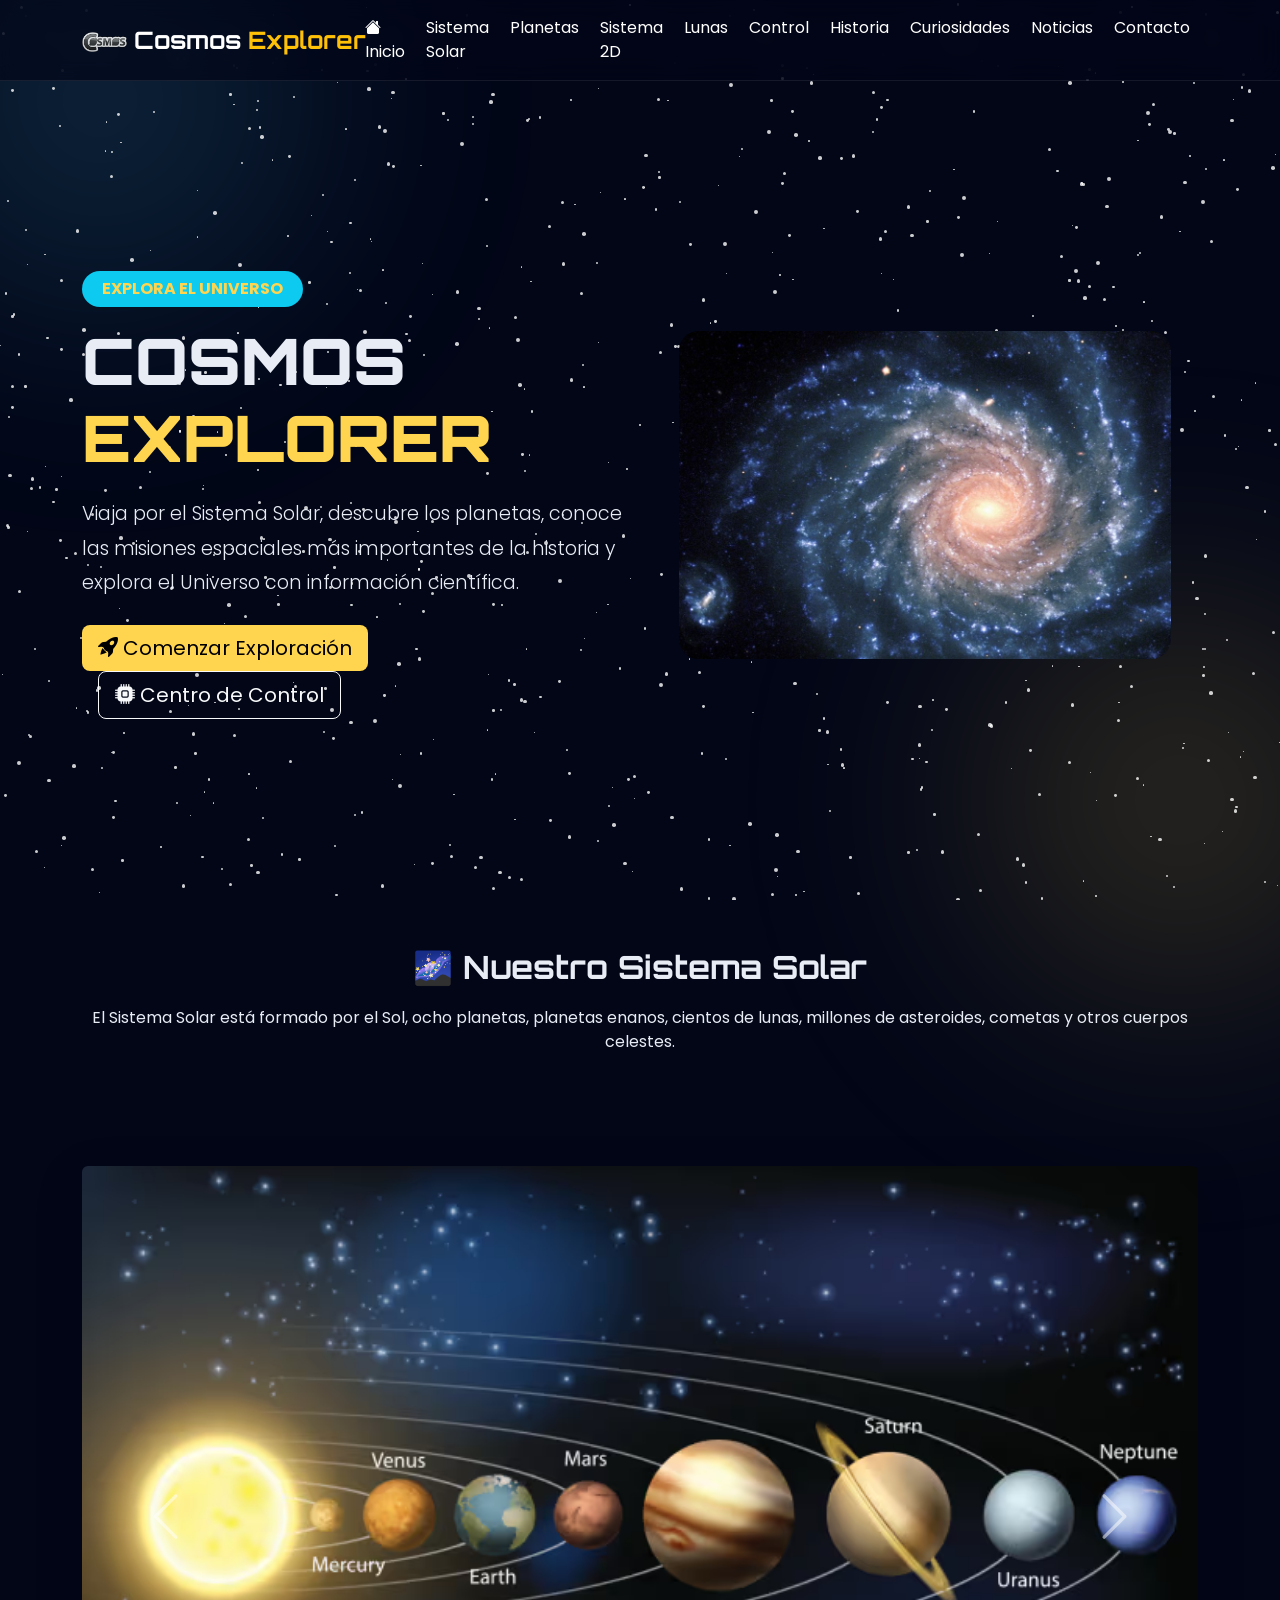
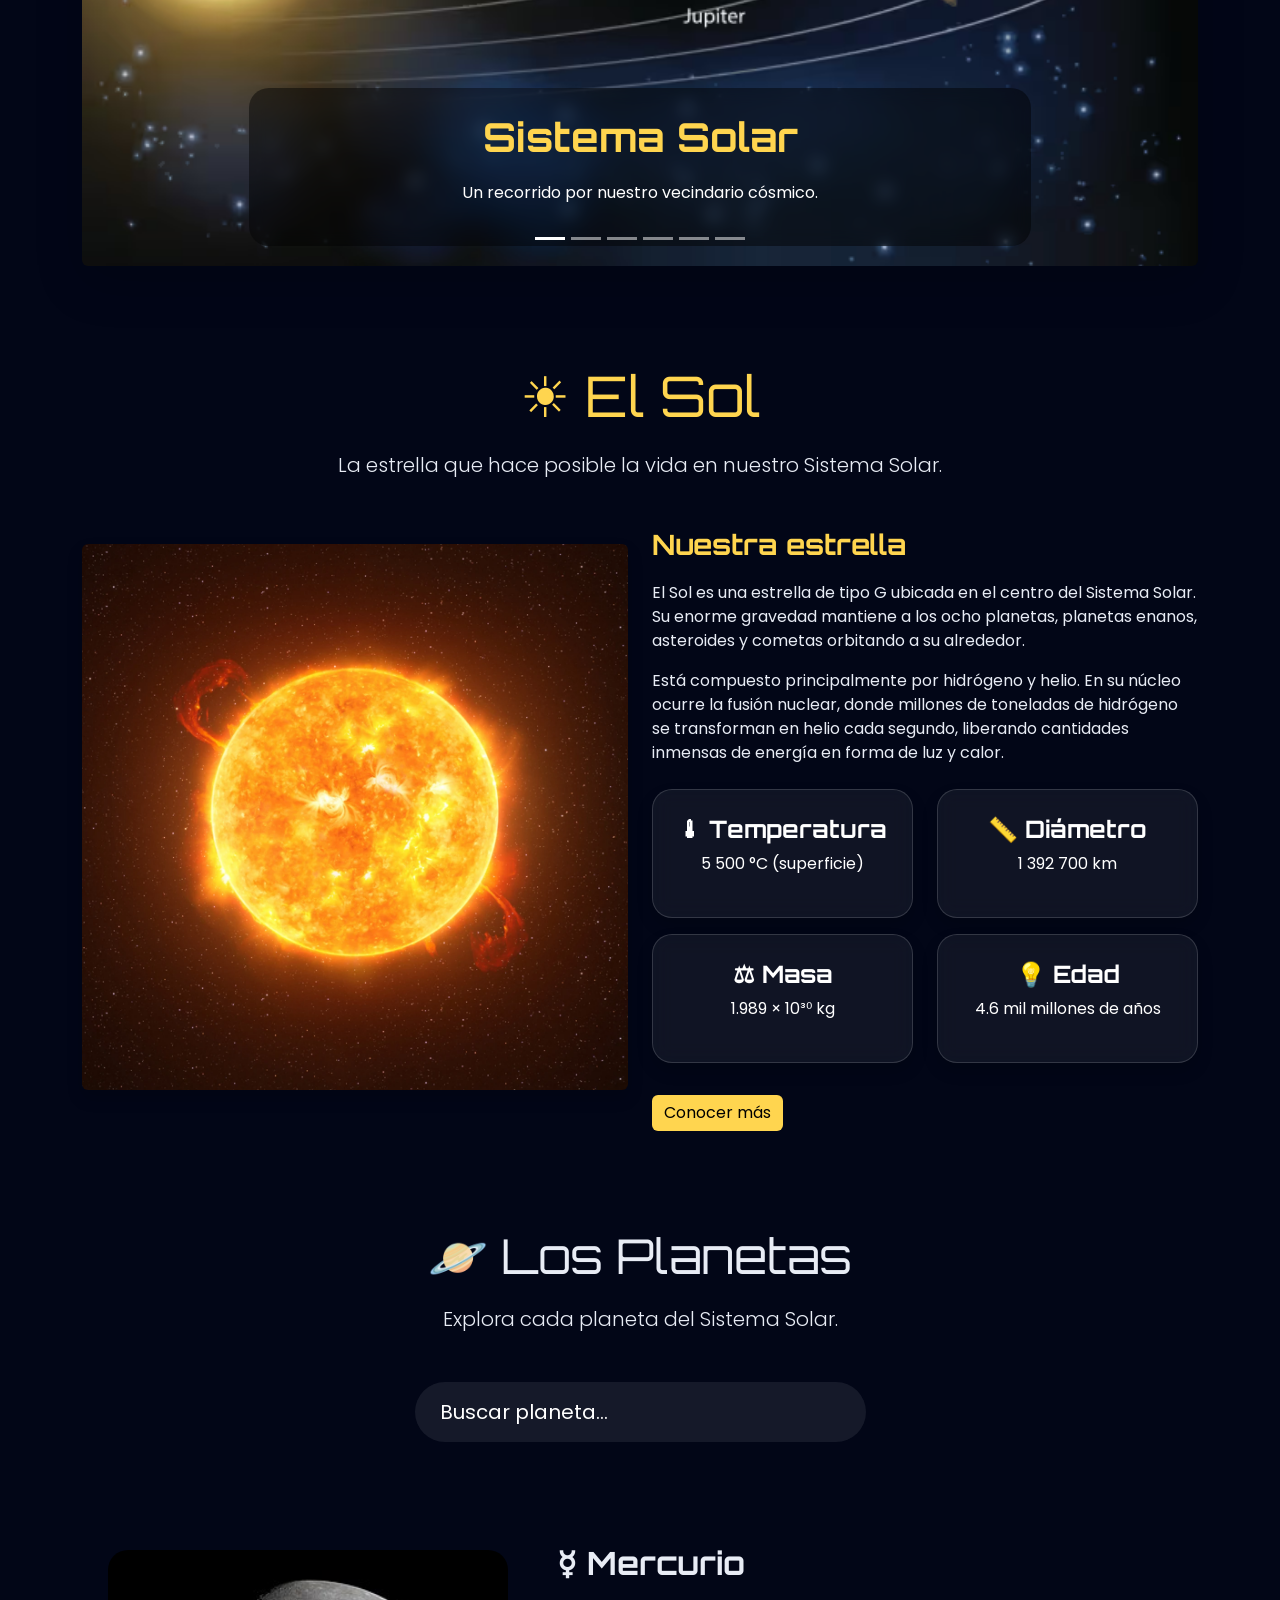
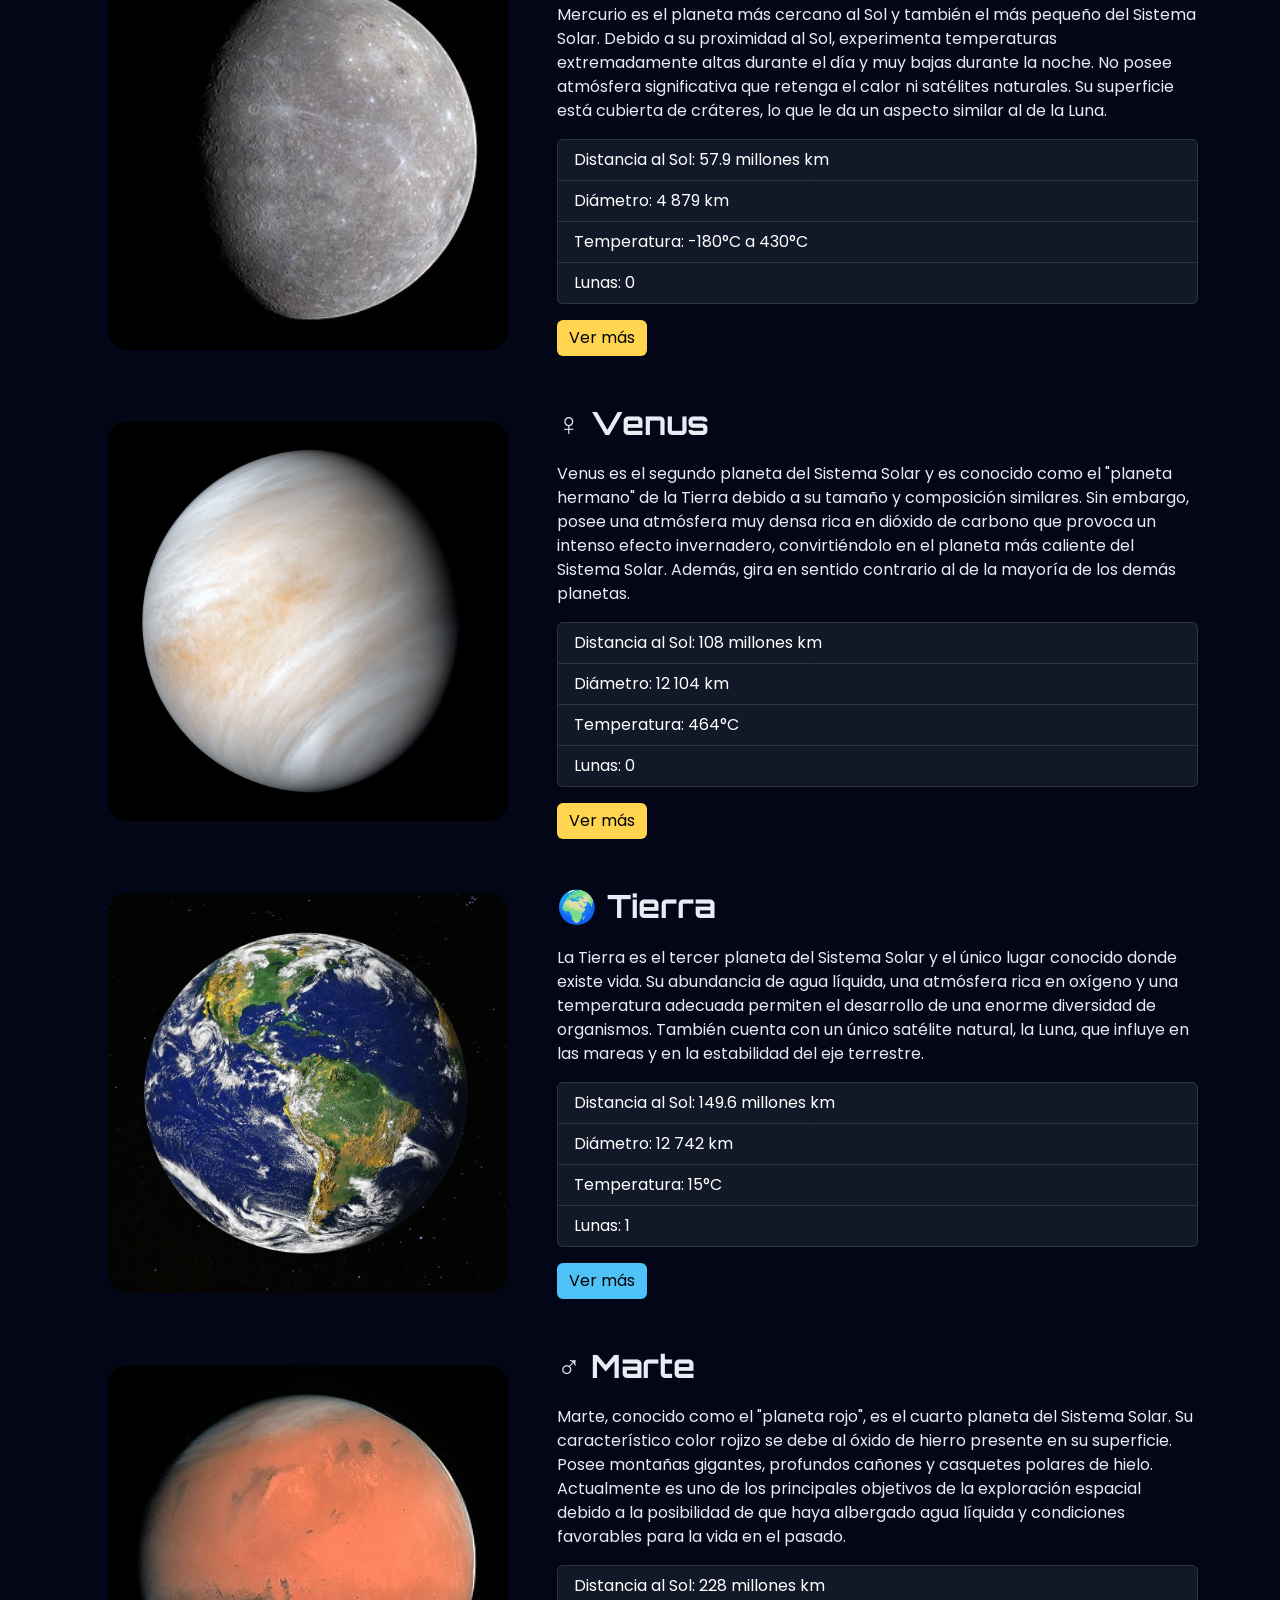
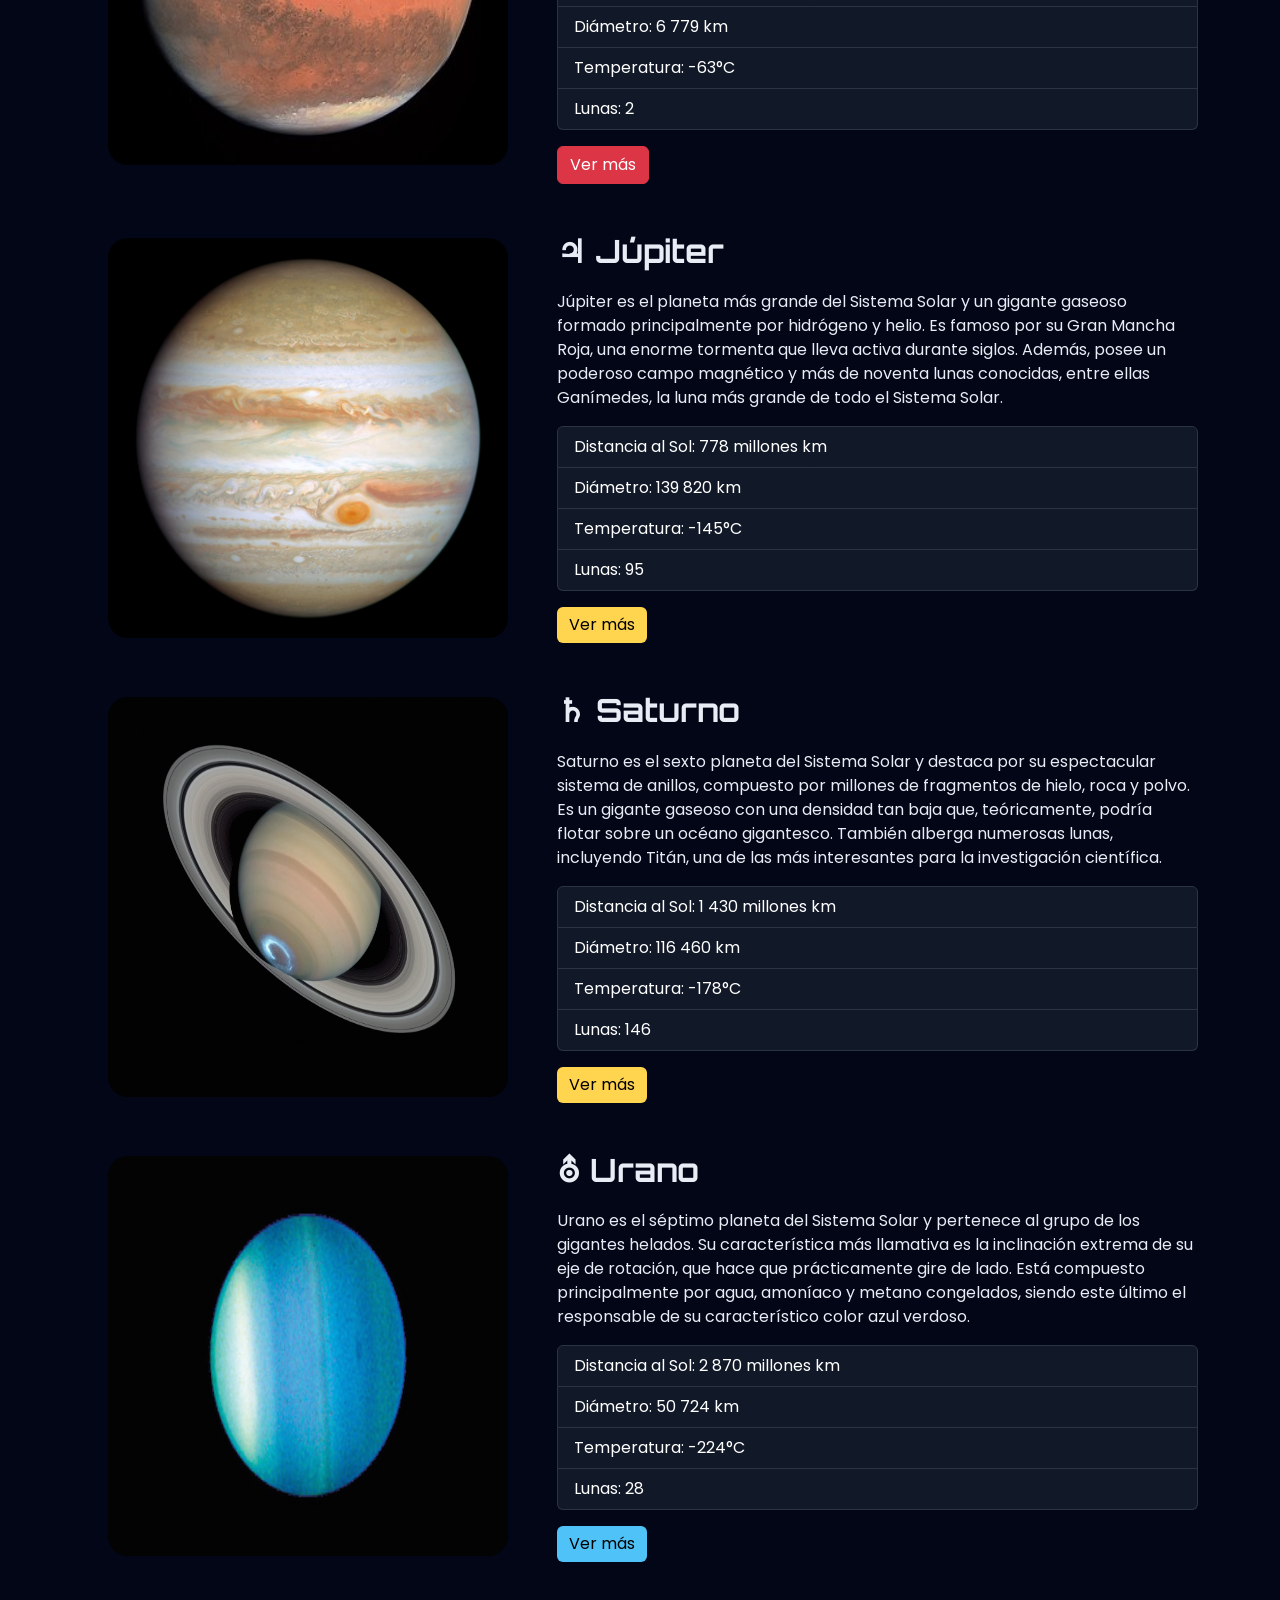
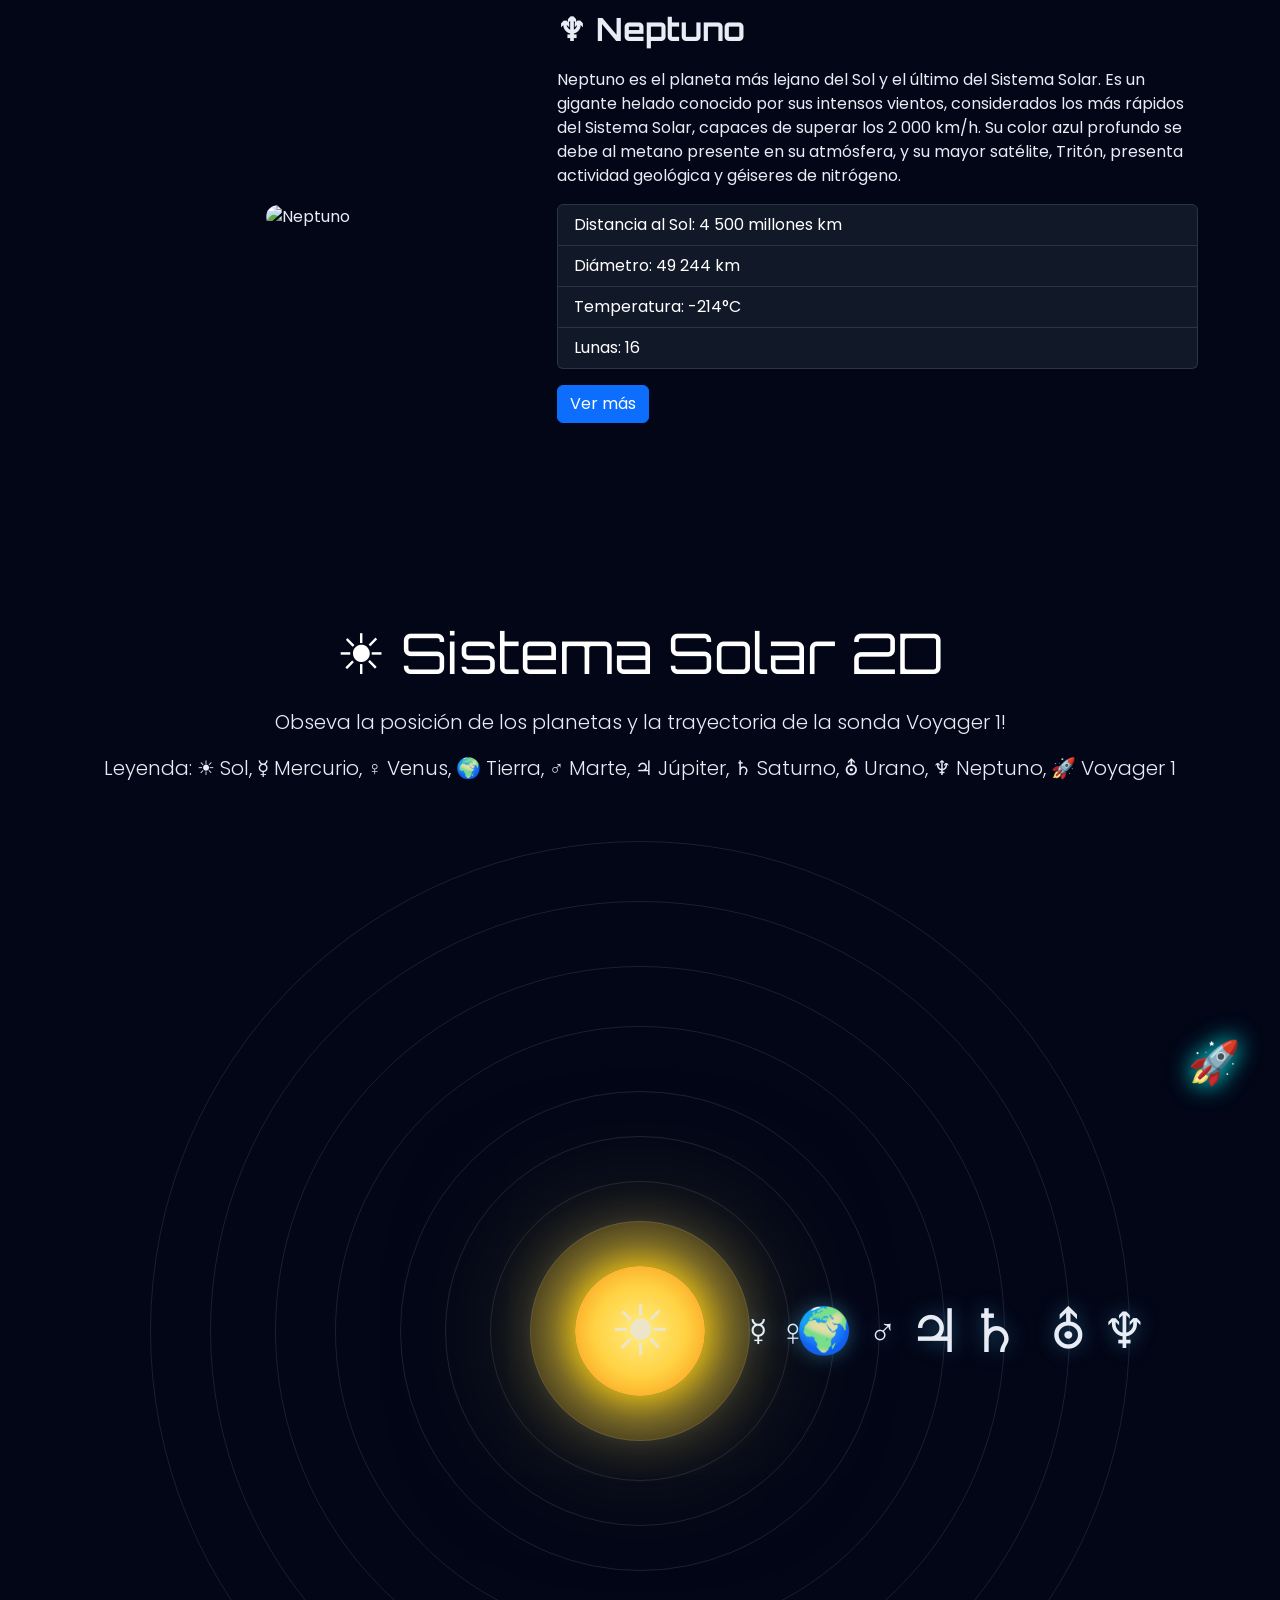
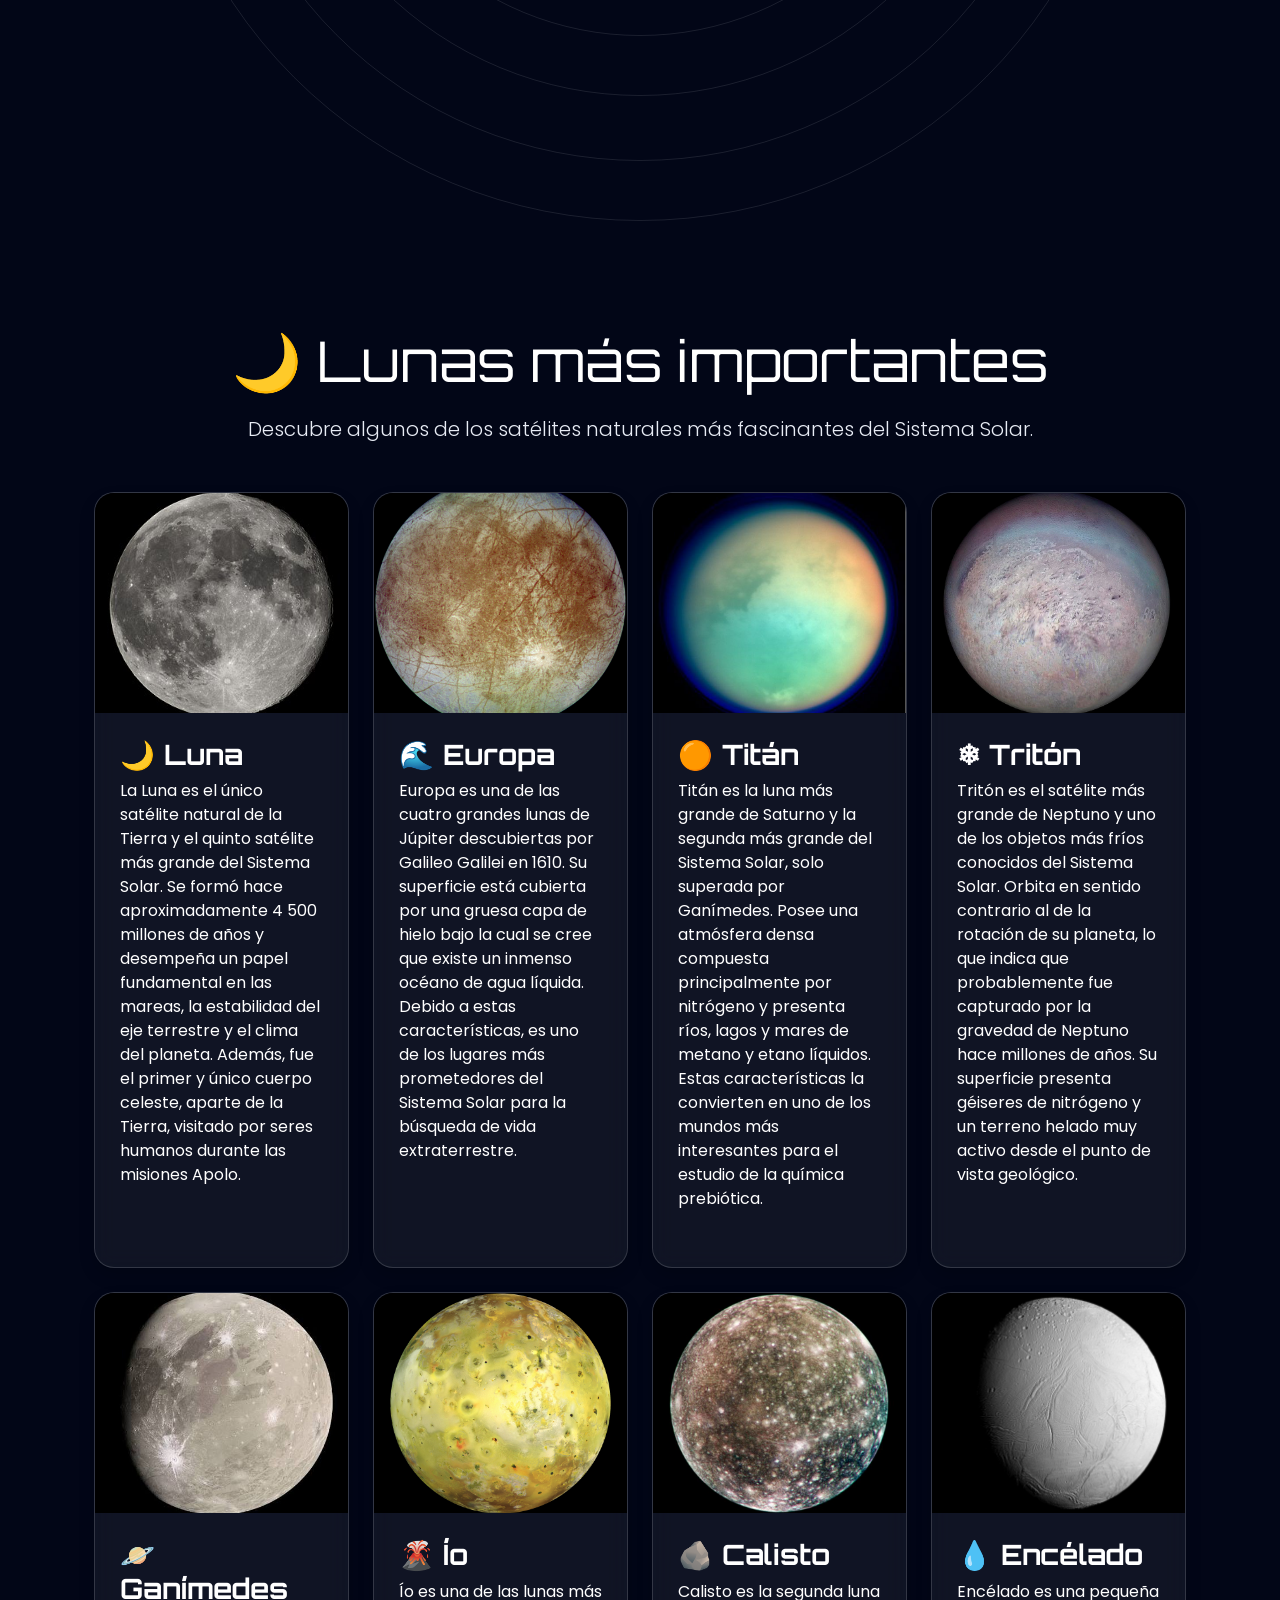
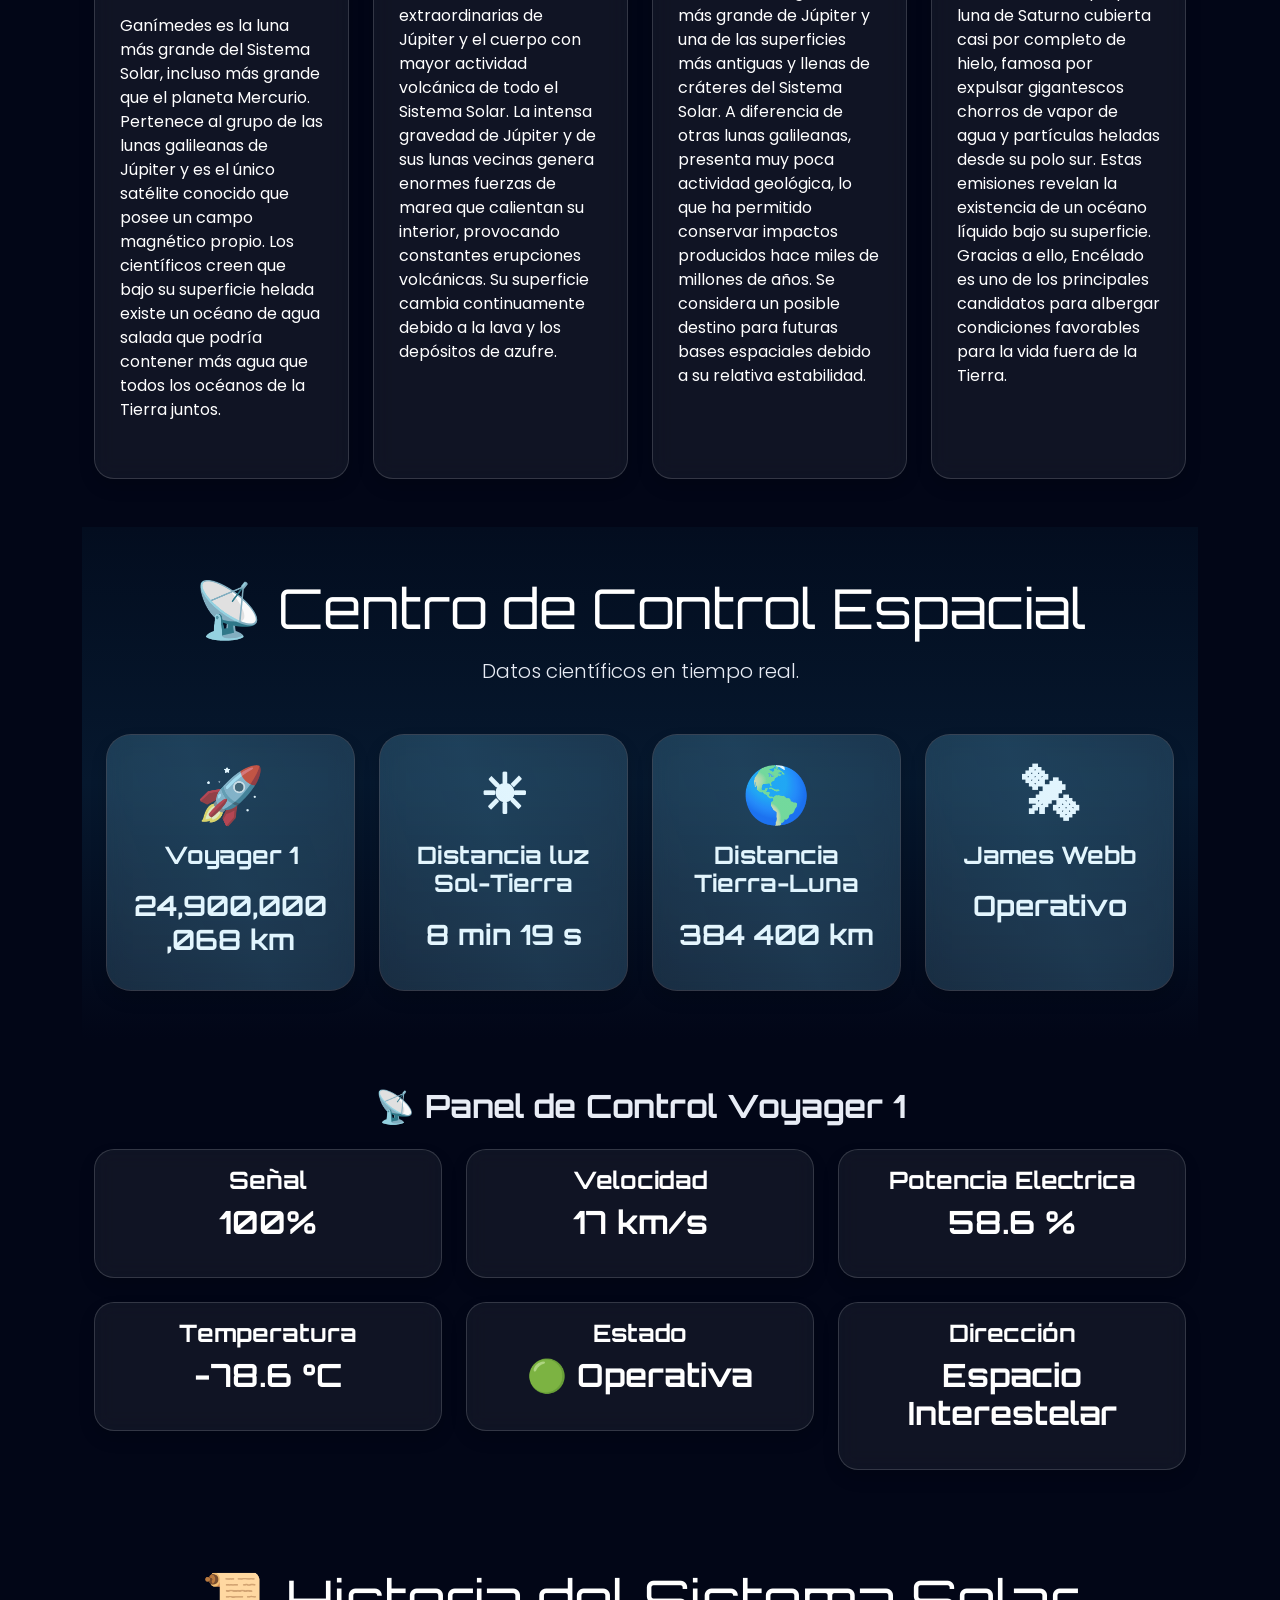
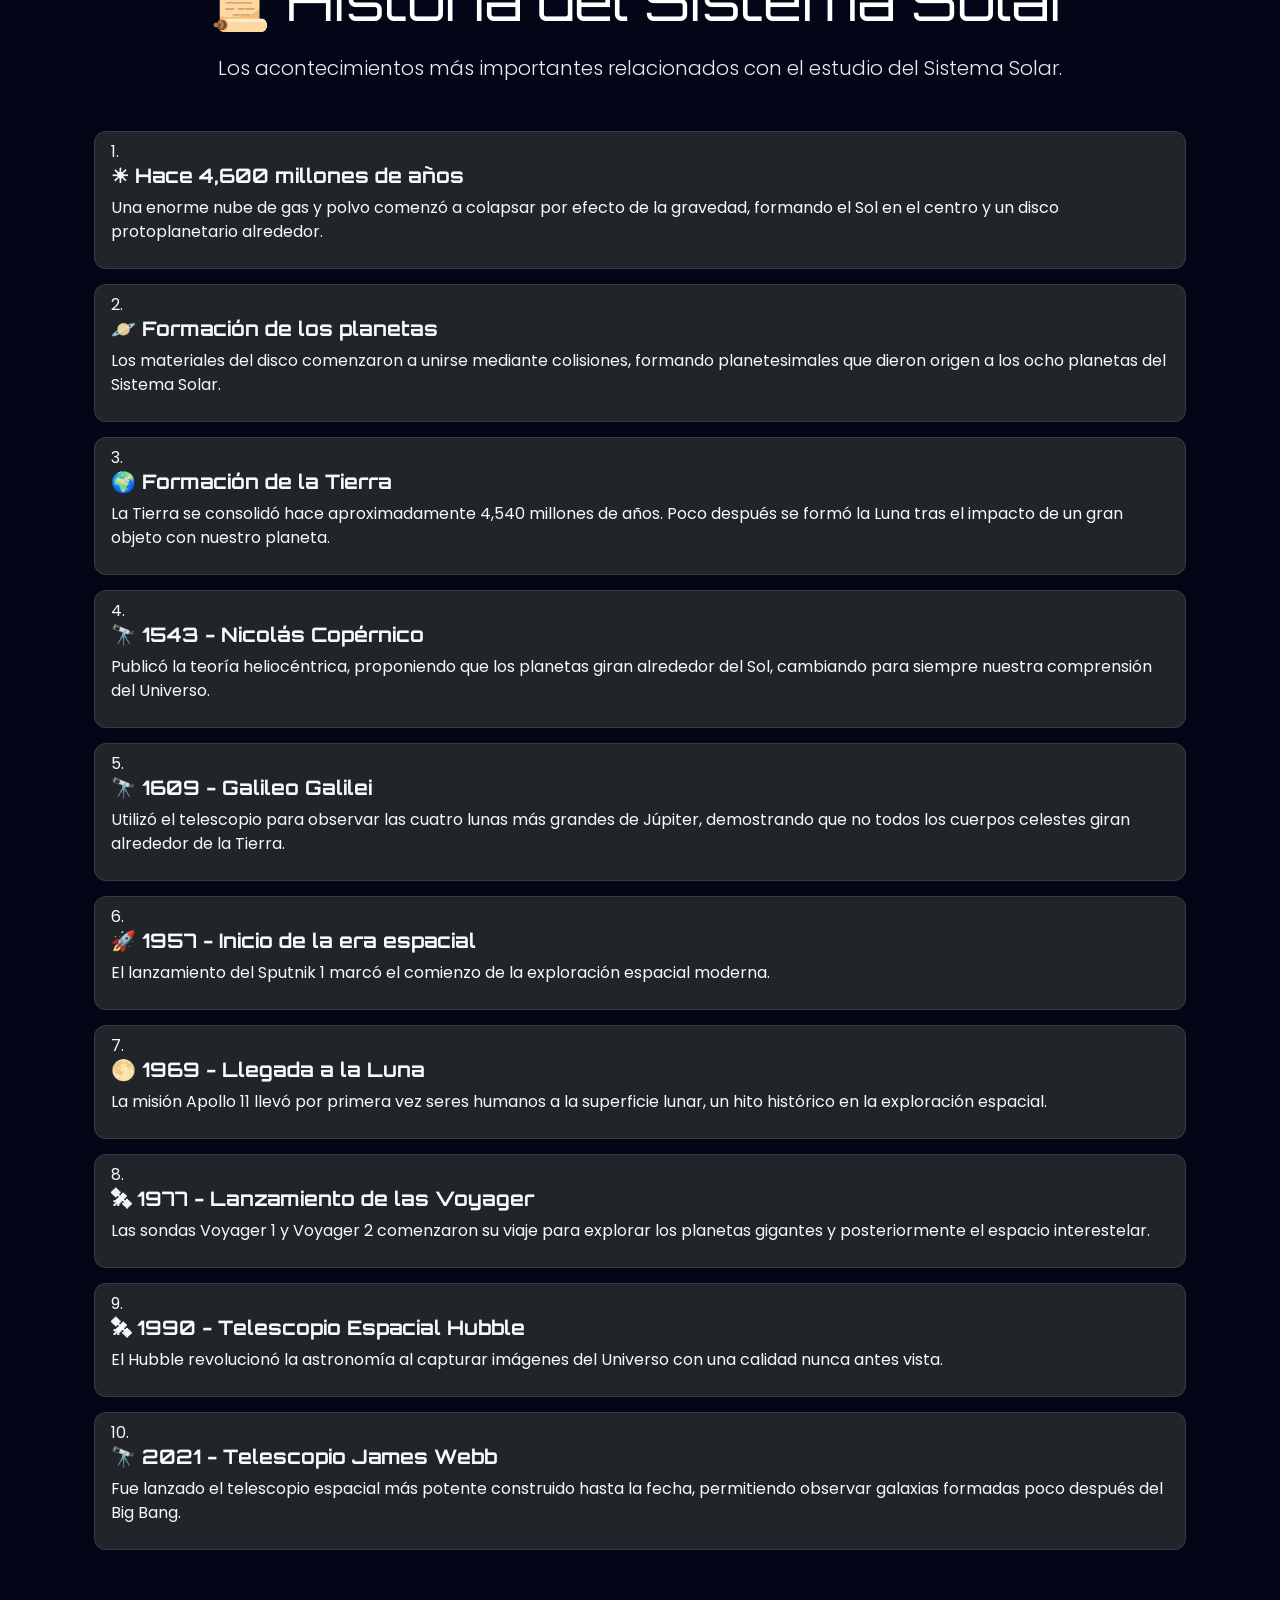
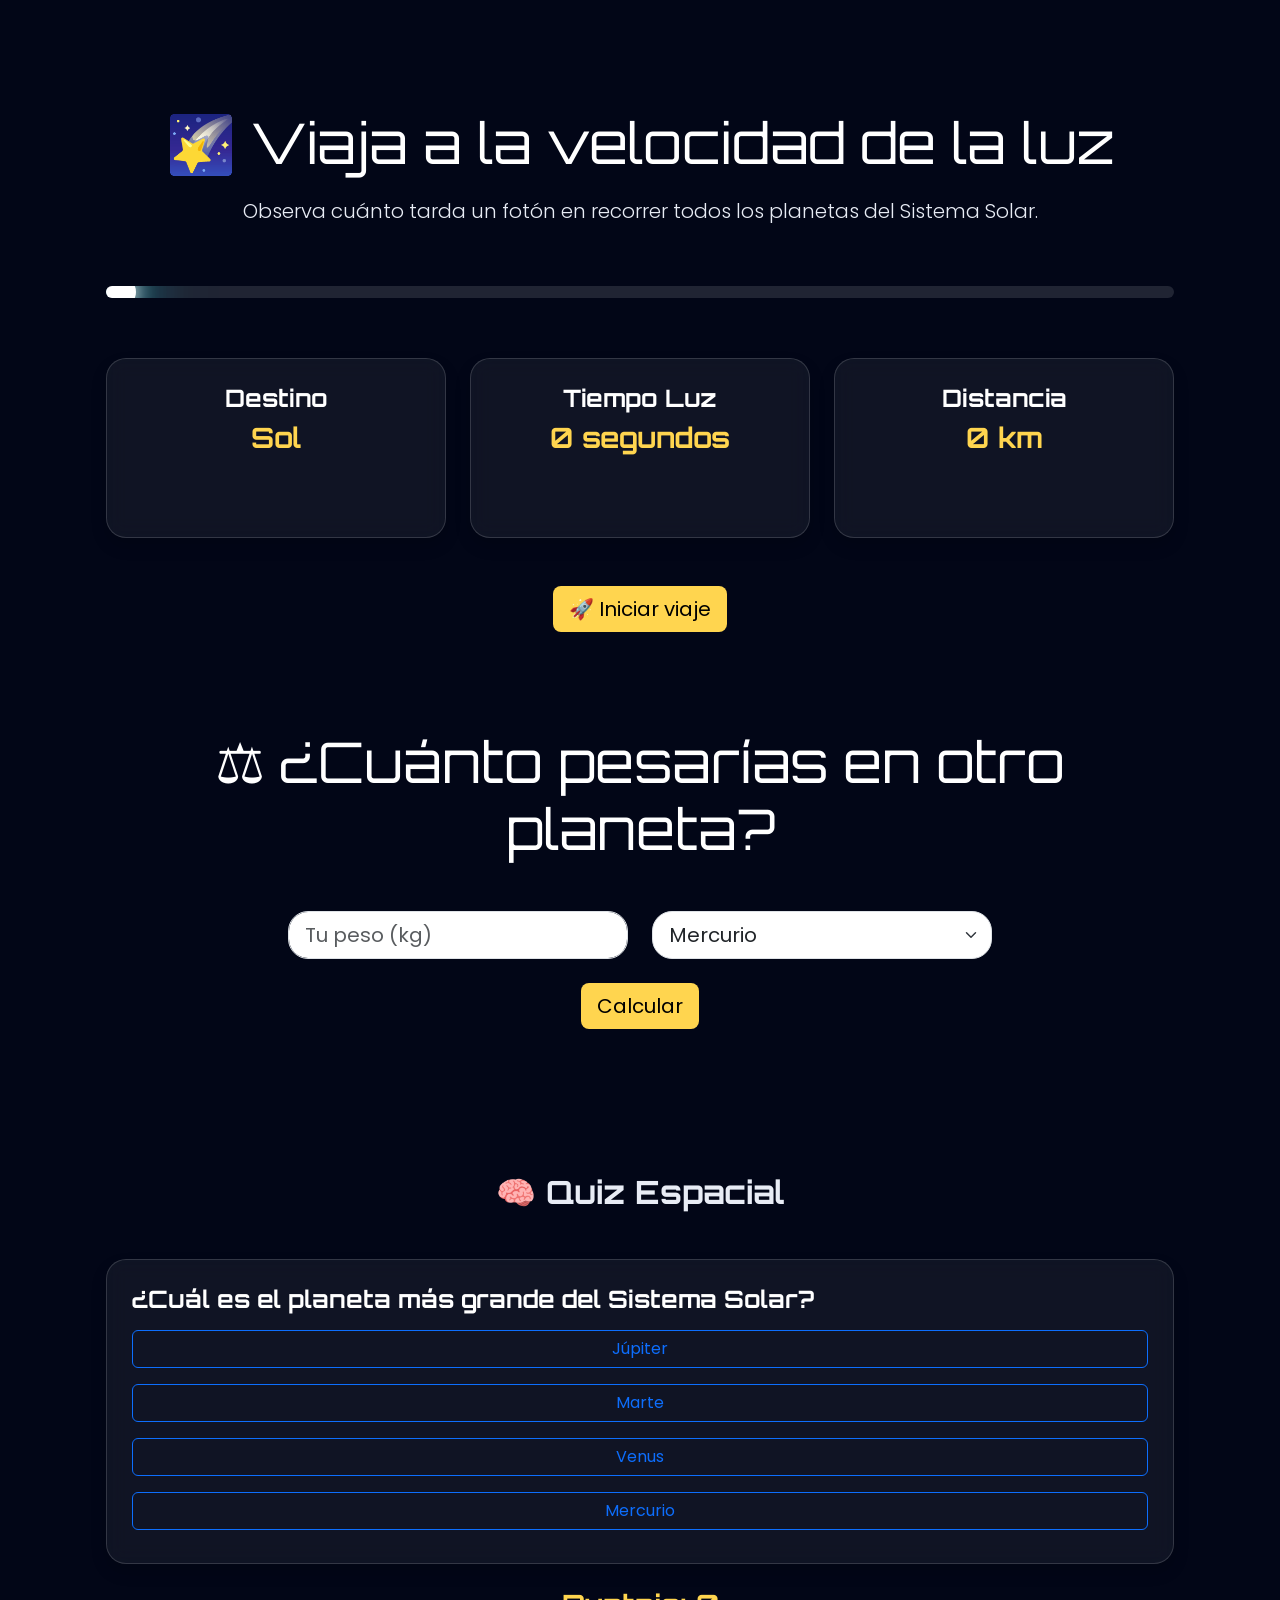
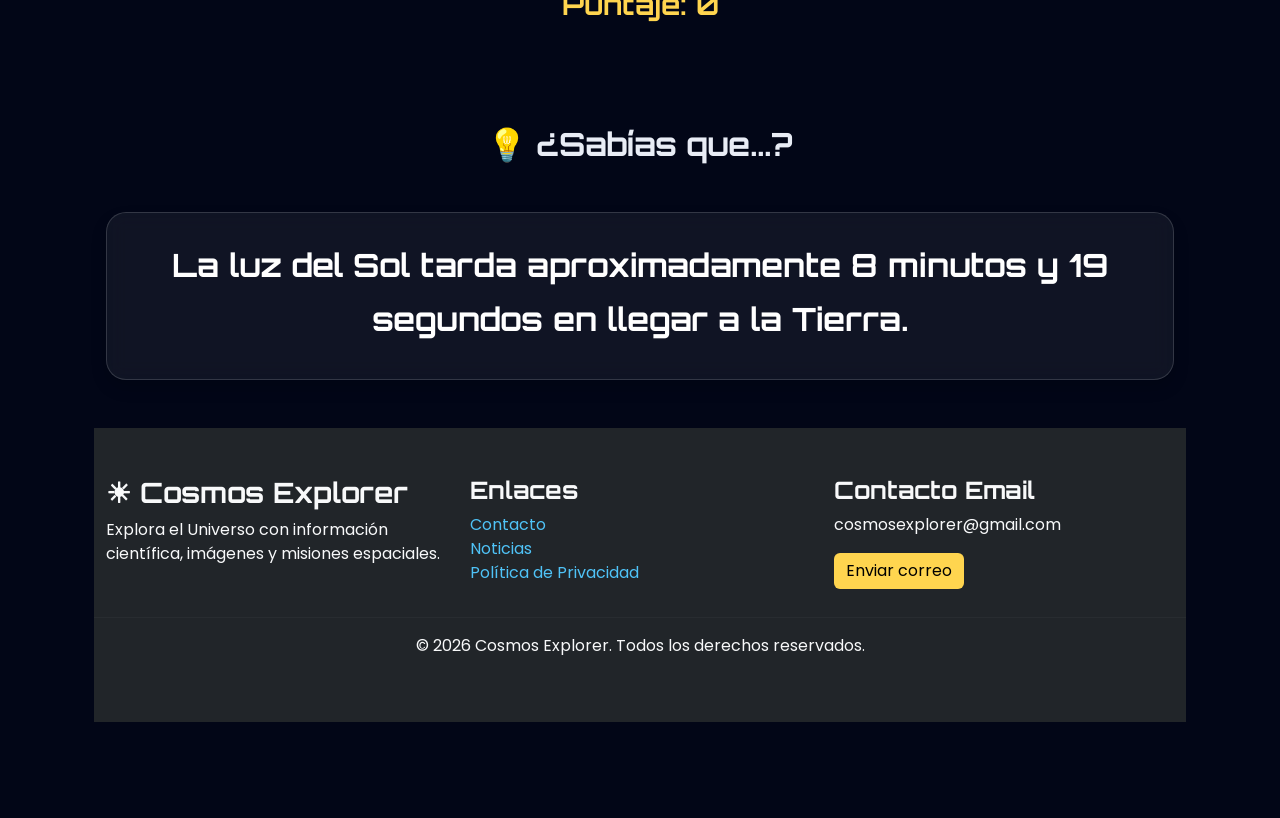
==== commit 6f1df0f3: "Update index.html" ====
--- a/index.html
+++ b/index.html
@@ -606,7 +606,7 @@
 
                 <div class="col-lg-5 text-center">
 
-                    <img src="img/planetas/Mercurio3.jpg" class="img-fluid planeta-img" alt="Mercurio">
+                    <img src="img/Planetas/Mercurio3.jpg" class="img-fluid planeta-img" alt="Mercurio">
 
                 </div>
 
@@ -649,7 +649,7 @@
 
                 <div class="col-lg-5 text-center">
 
-                    <img src="img/planetas/Venus.jpg" class="img-fluid planeta-img">
+                    <img src="img/Planetas/Venus.jpg" class="img-fluid planeta-img">
 
                 </div>
 
@@ -695,7 +695,7 @@
 
                 <div class="col-lg-5 text-center">
 
-                    <img src="img/planetas/Tierra.webp" class="img-fluid planeta-img">
+                    <img src="img/Planetas/Tierra.webp" class="img-fluid planeta-img">
 
                 </div>
 
@@ -740,7 +740,7 @@
 
                 <div class="col-lg-5 text-center">
 
-                    <img src="img/planetas/Marte.jpg" class="img-fluid planeta-img">
+                    <img src="img/Planetas/Marte.jpg" class="img-fluid planeta-img">
 
                 </div>
 
@@ -786,7 +786,7 @@
 
                 <div class="col-lg-5 text-center">
 
-                    <img src="img/planetas/Jupiter.png" class="img-fluid planeta-img" alt="Júpiter">
+                    <img src="img/Planetas/Jupiter.png" class="img-fluid planeta-img" alt="Júpiter">
 
                 </div>
 
@@ -831,7 +831,7 @@
 
                 <div class="col-lg-5 text-center">
 
-                    <img src="img/planetas/Saturno-card.avif" class="img-fluid planeta-img" alt="Saturno">
+                    <img src="img/Planetas/Saturno-card.avif" class="img-fluid planeta-img" alt="Saturno">
 
                 </div>
 
@@ -874,7 +874,7 @@
 
                 <div class="col-lg-5 text-center">
 
-                    <img src="img/planetas/Urano3.jpg" class="img-fluid planeta-img" alt="Urano">
+                    <img src="img/Planetas/Urano3.jpg" class="img-fluid planeta-img" alt="Urano">
 
                 </div>
 
@@ -919,7 +919,7 @@
 
                 <div class="col-lg-5 text-center">
 
-                    <img src="img/planetas/Neptuno.jpg" class="img-fluid planeta-img" alt="Neptuno">
+                    <img src="img/¨Planetas/Neptuno.jpg" class="img-fluid planeta-img" alt="Neptuno">
 
                 </div>
 
@@ -1973,4 +1973,4 @@
 
 </body>
 
-</html>+</html>
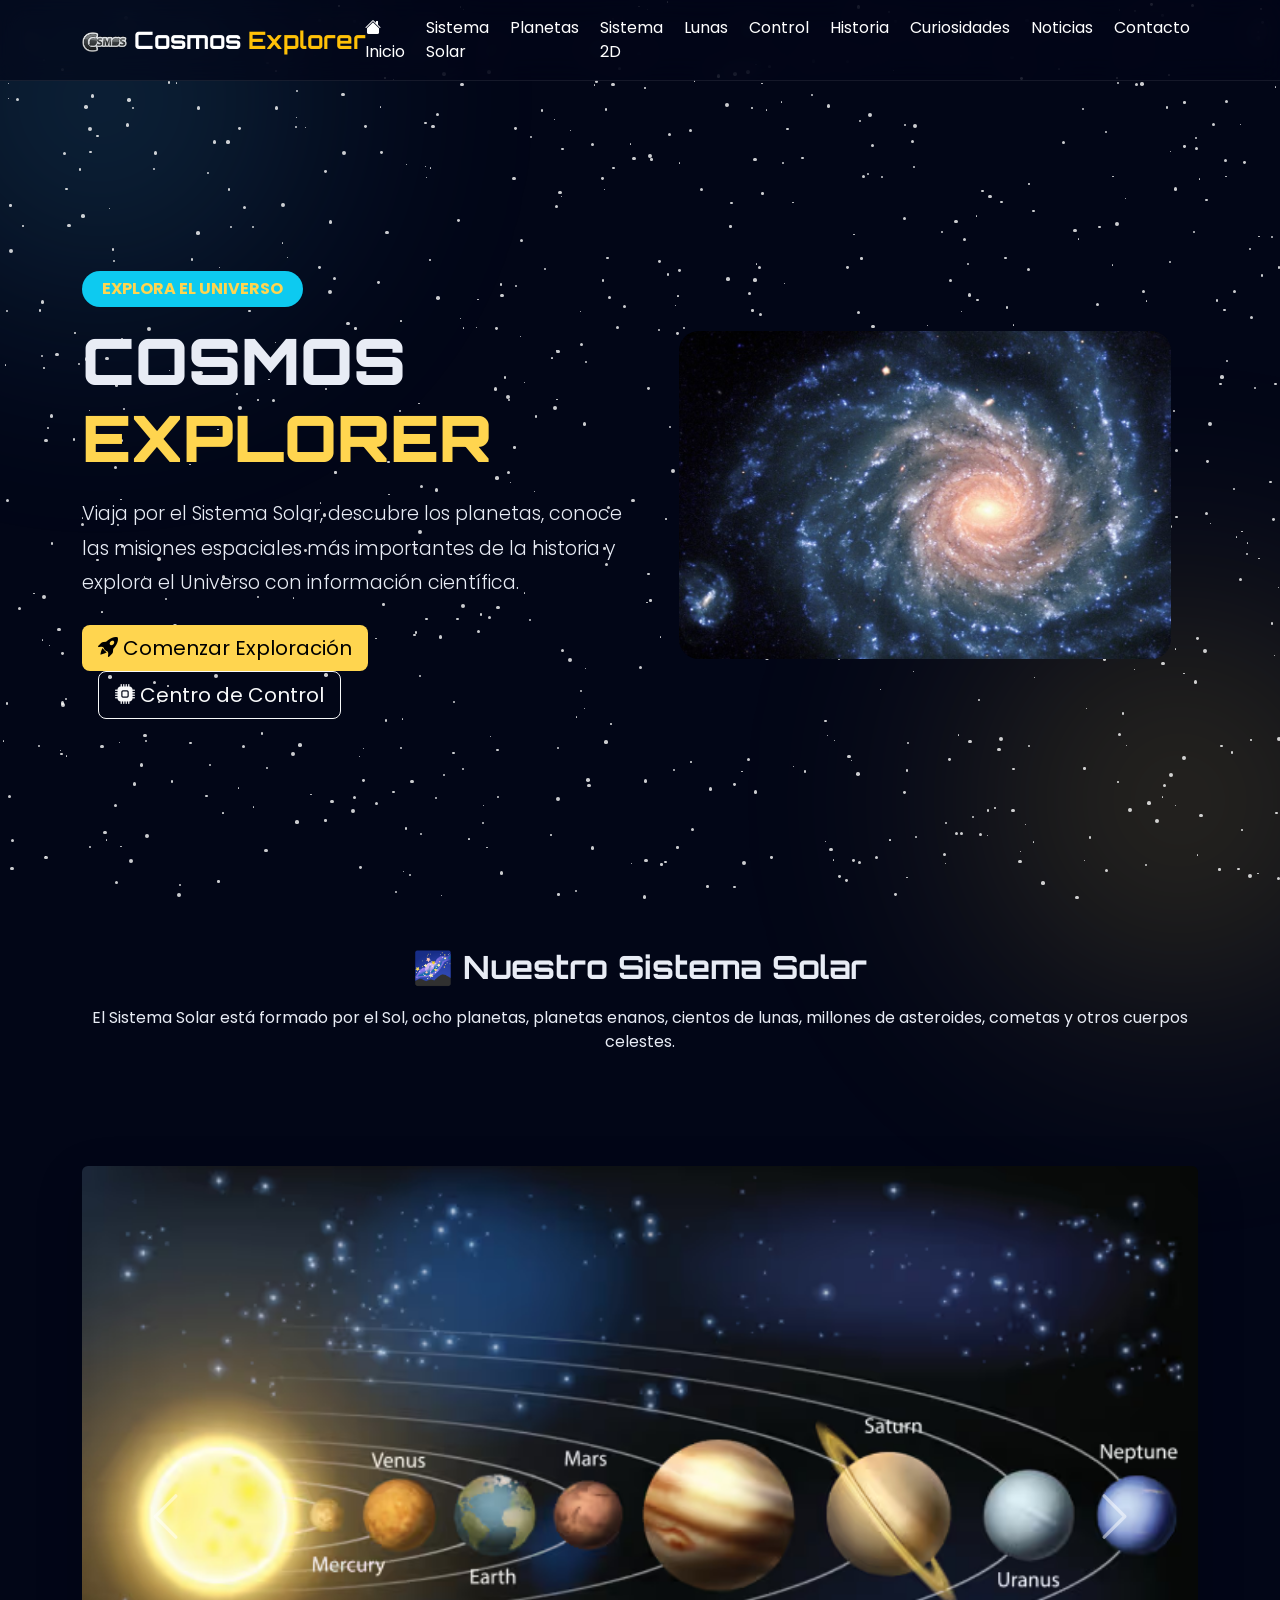
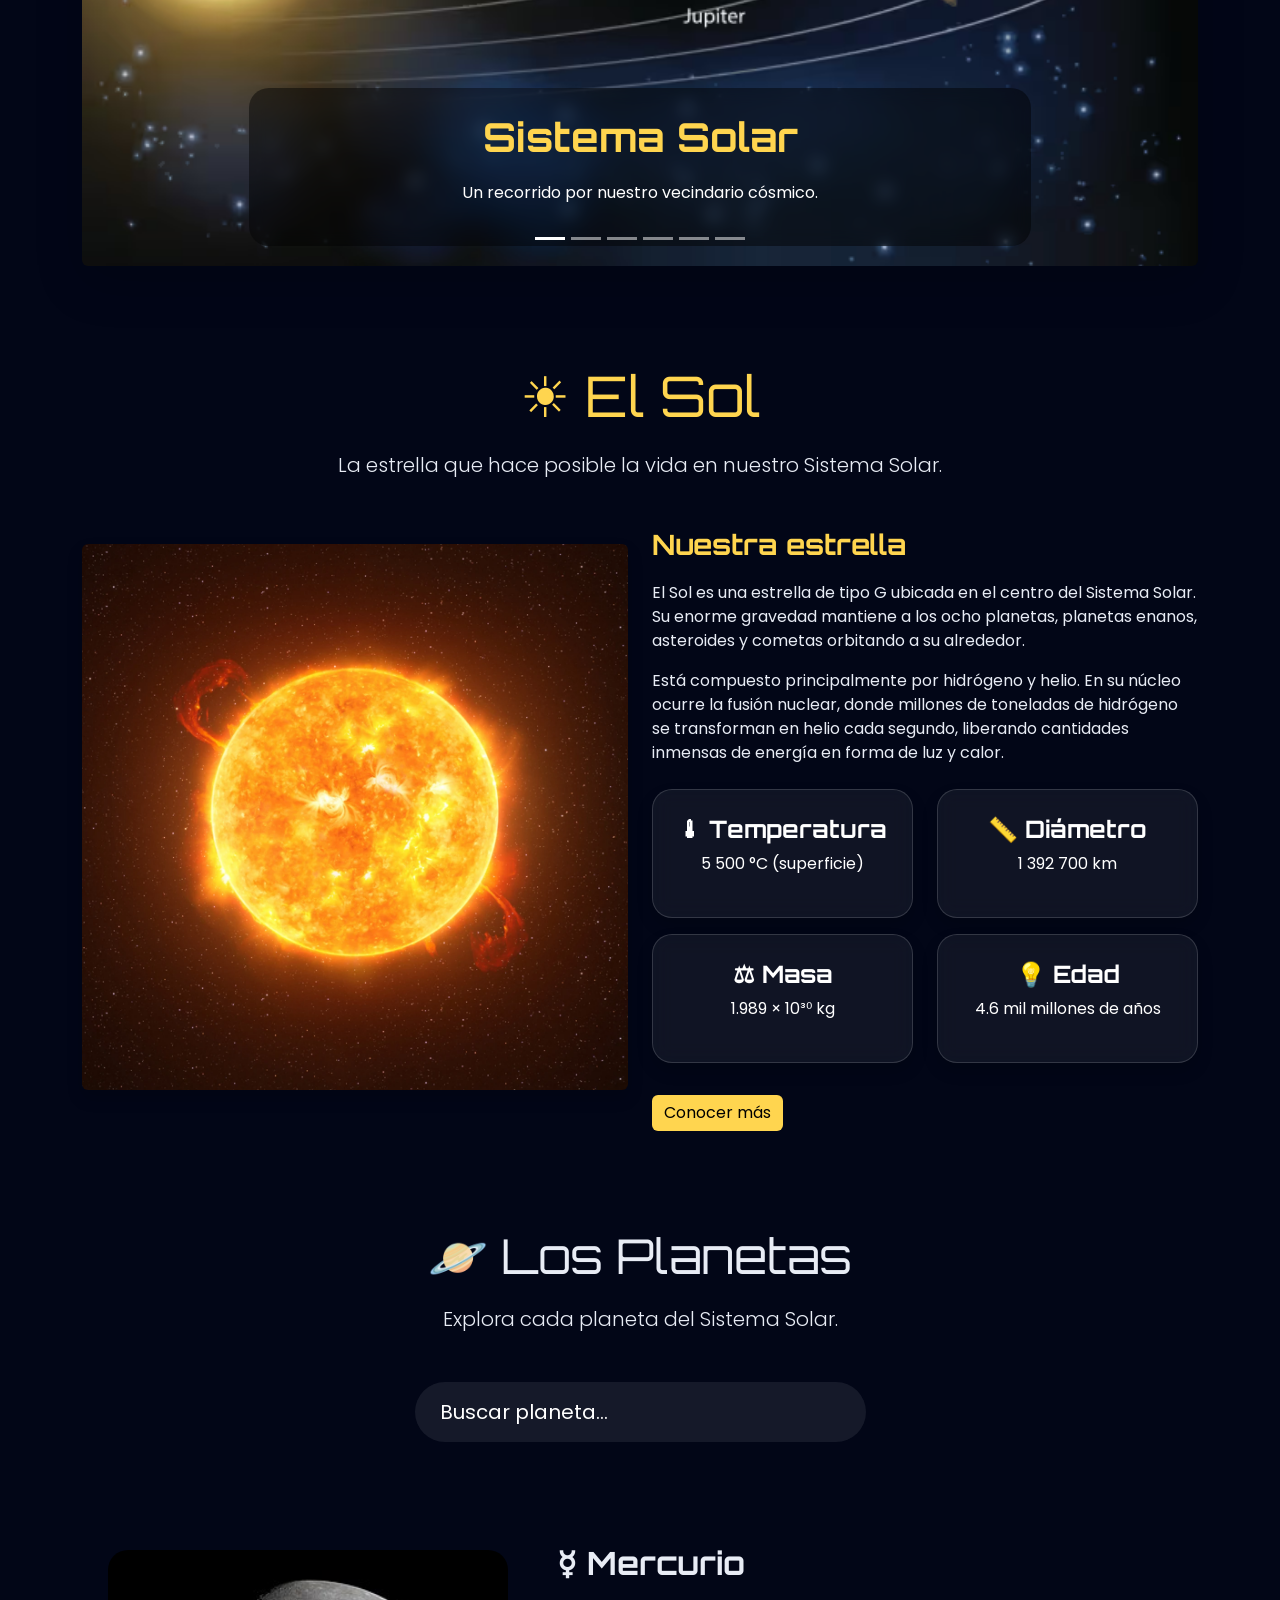
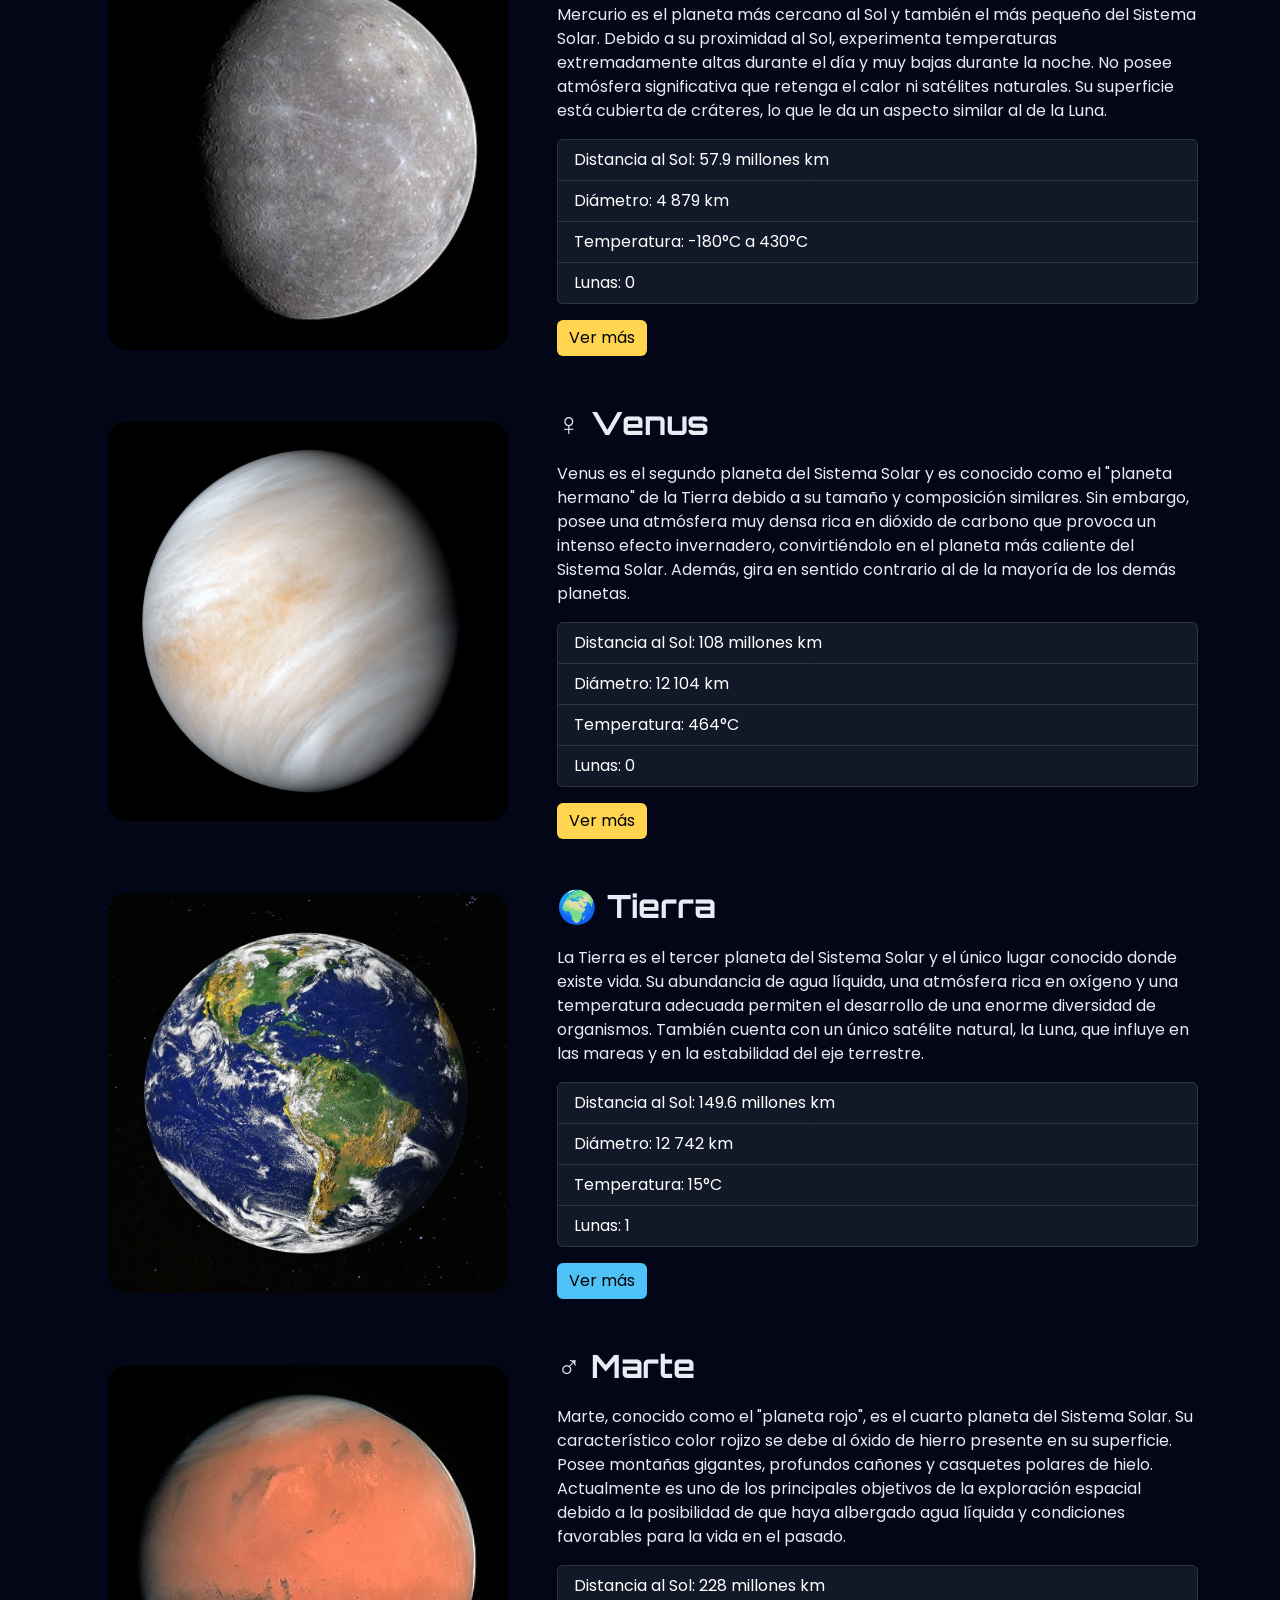
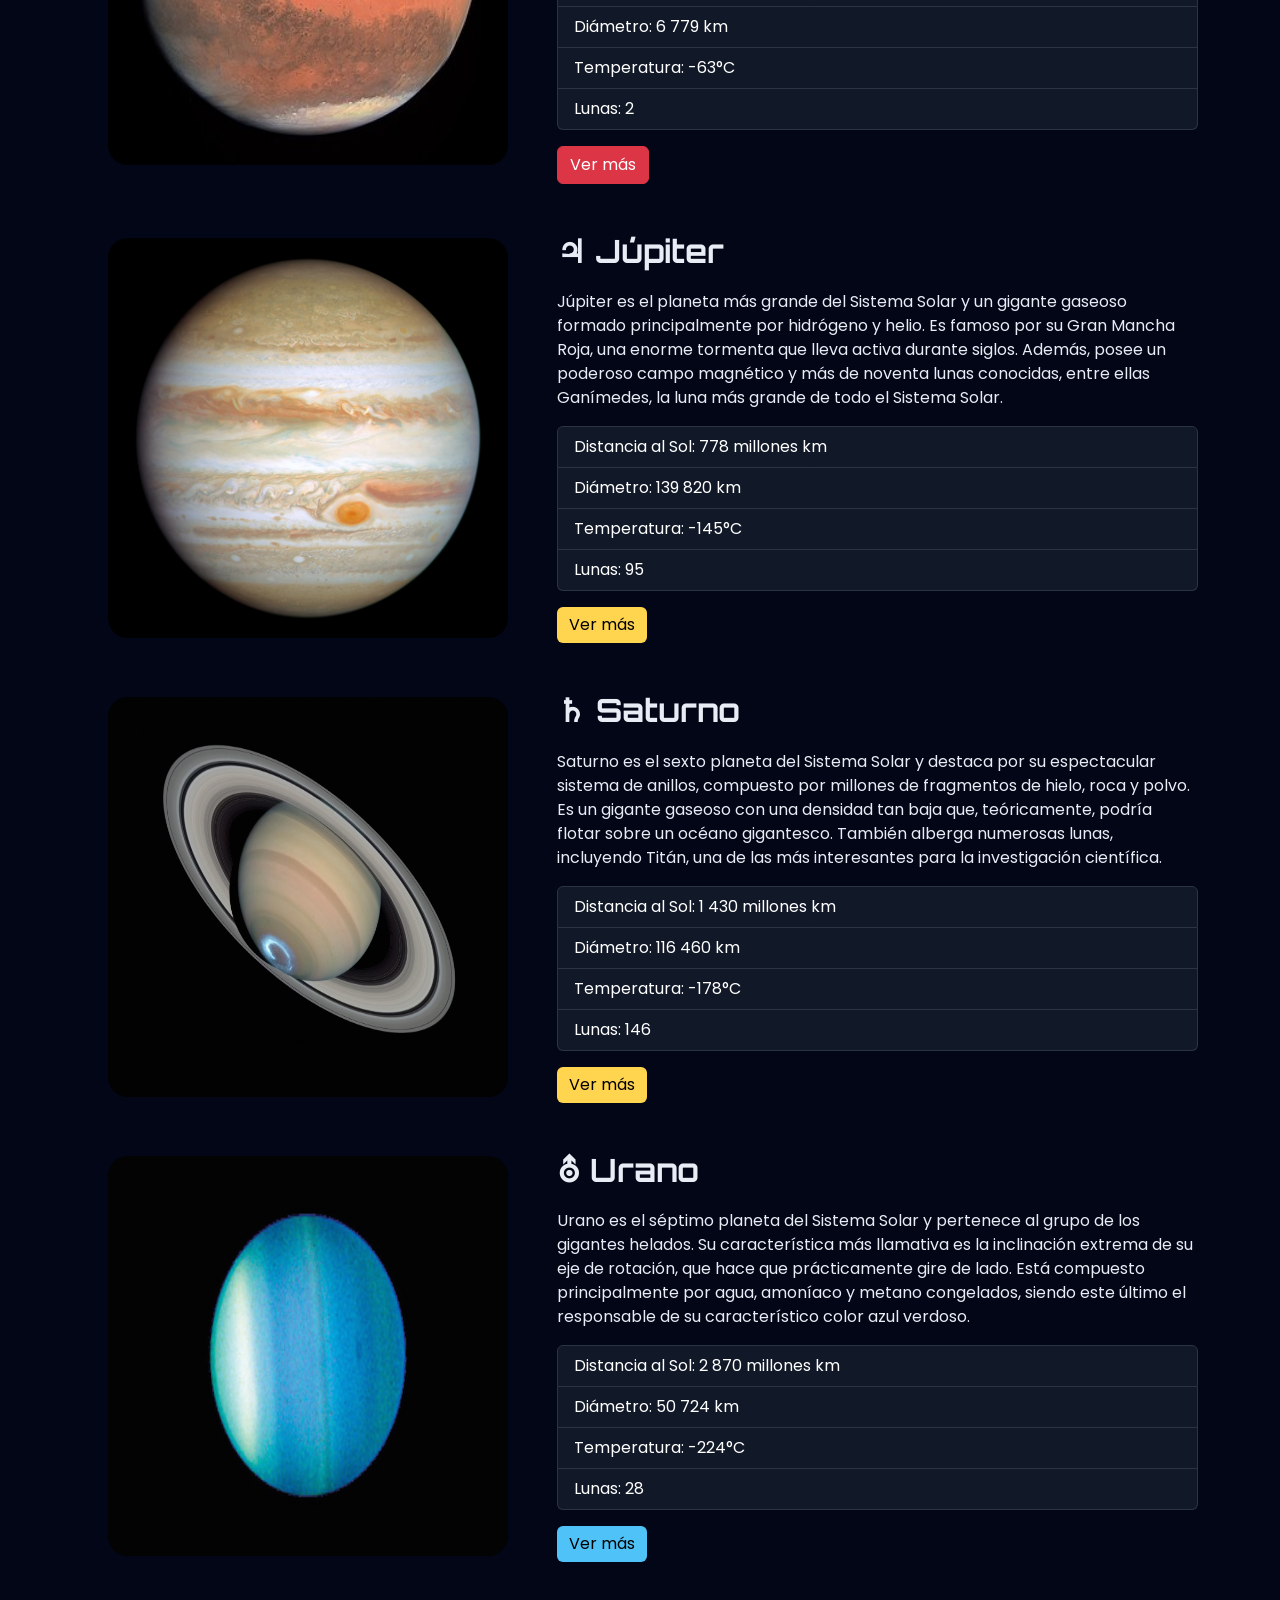
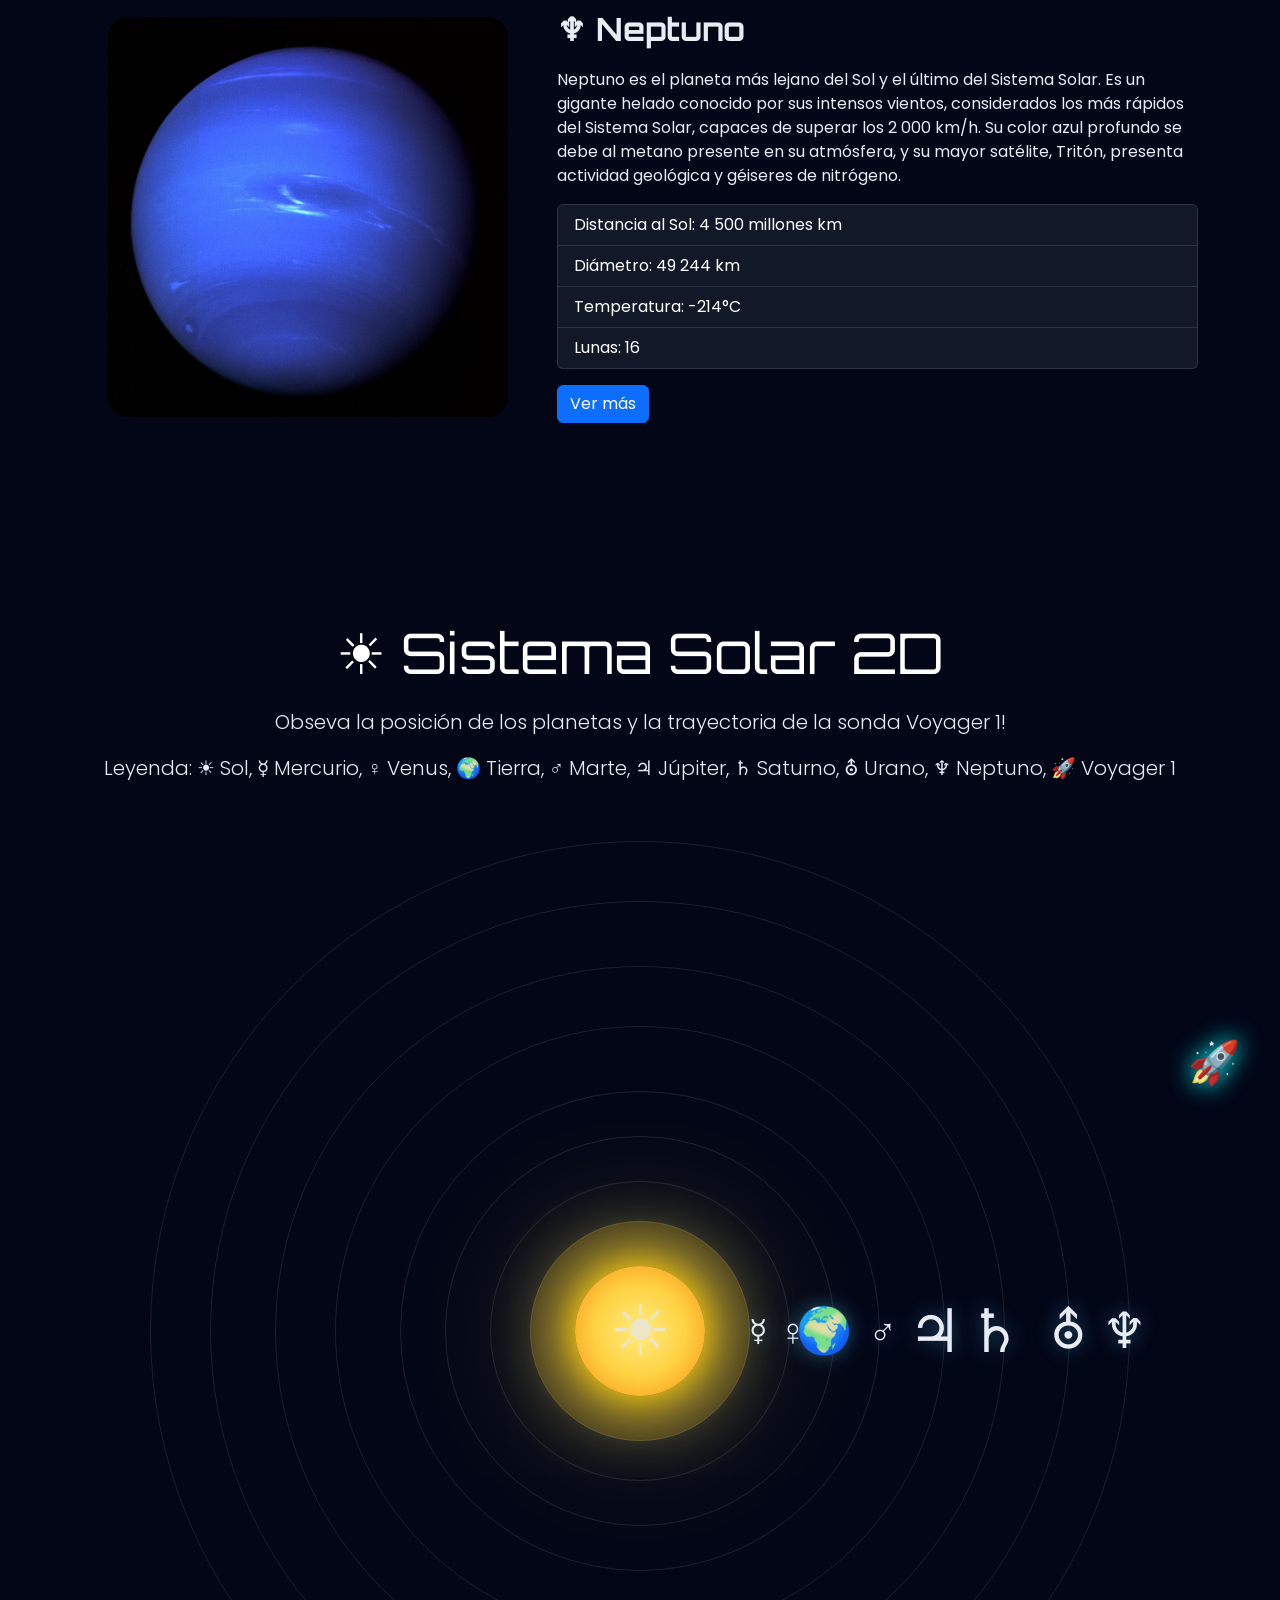
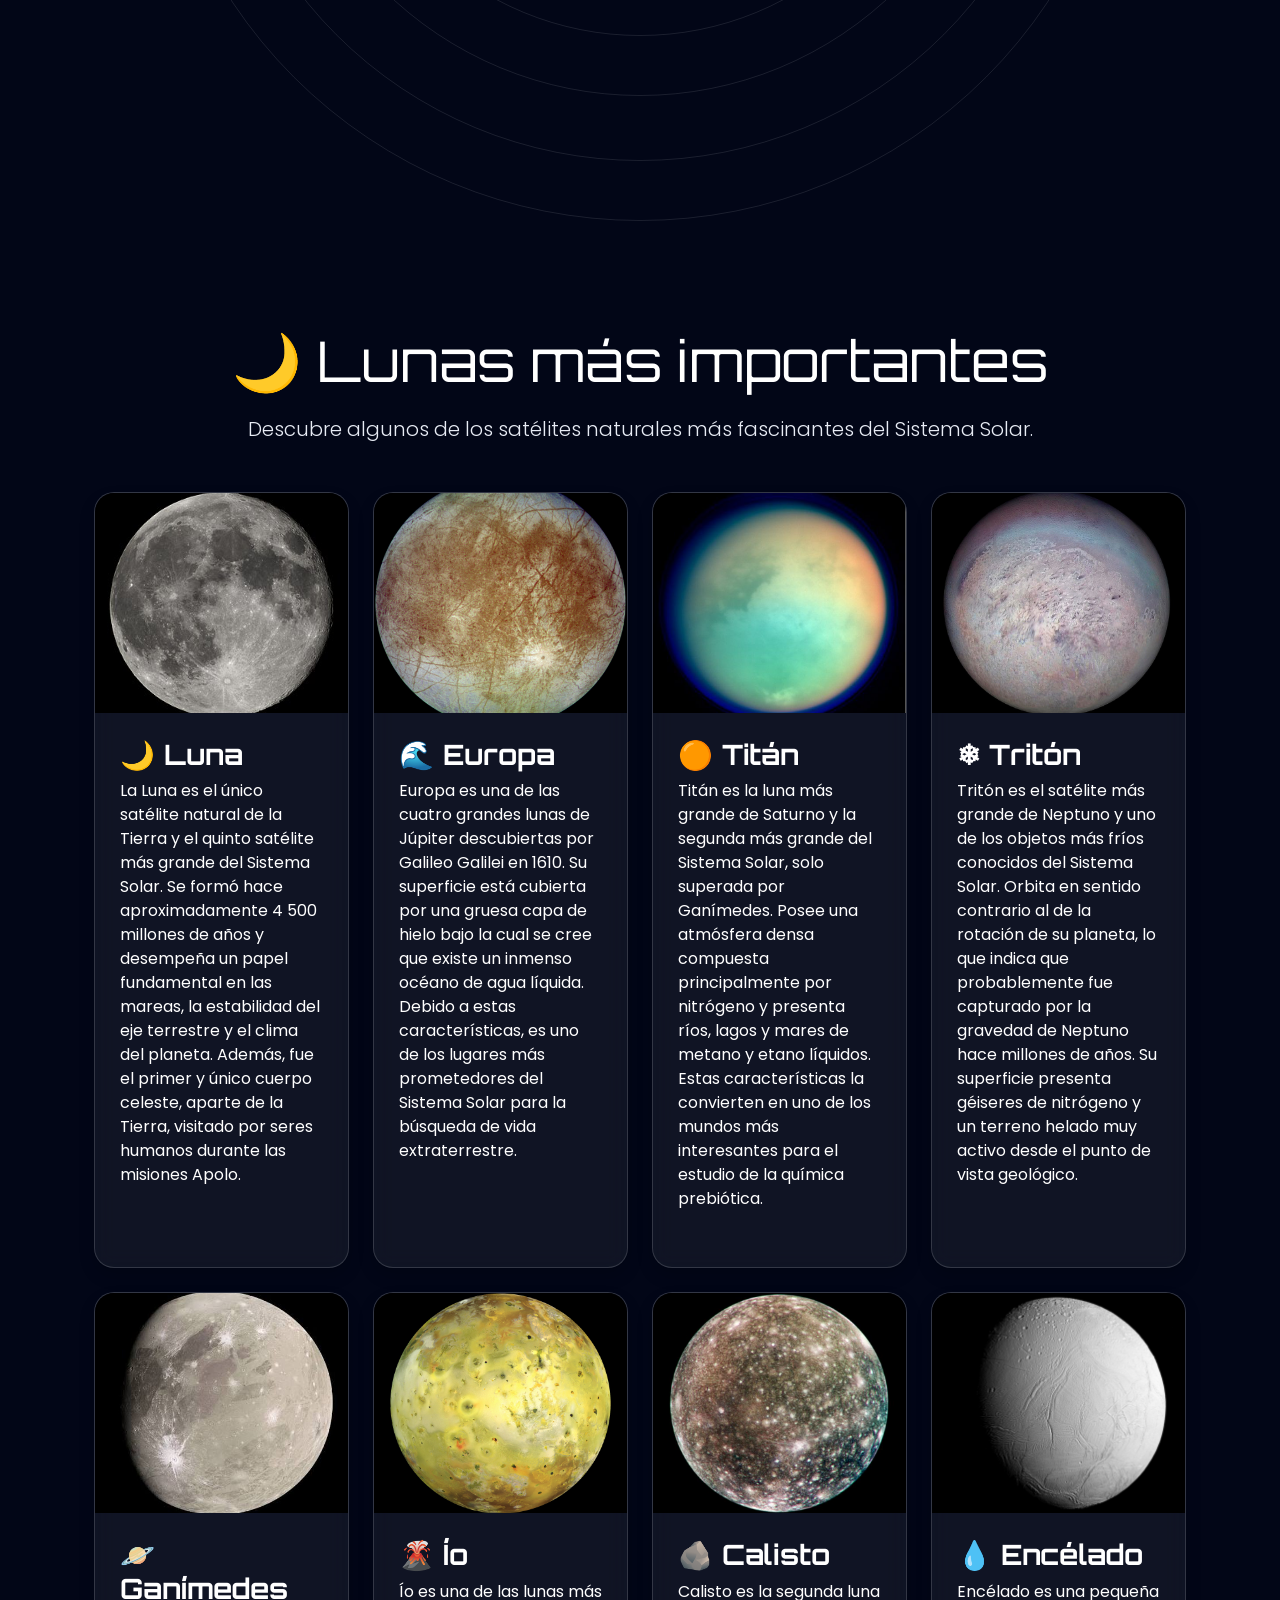
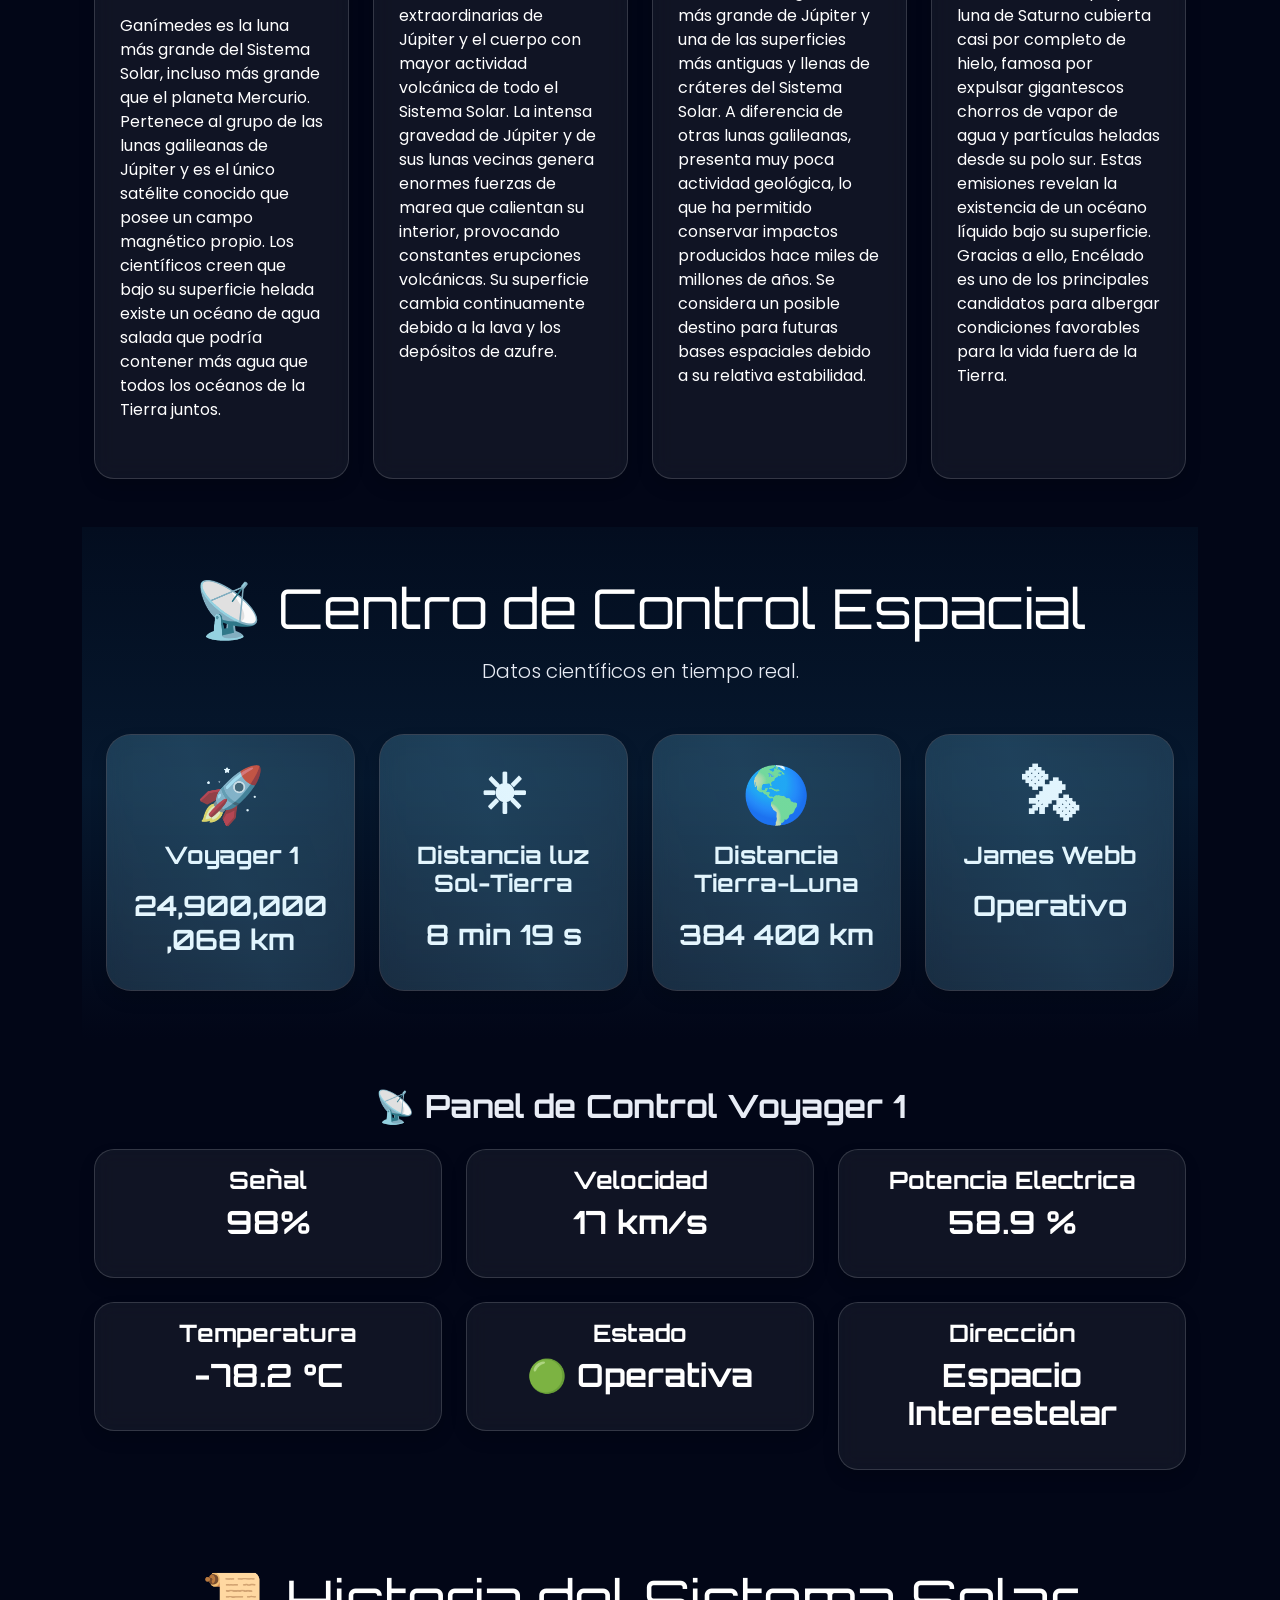
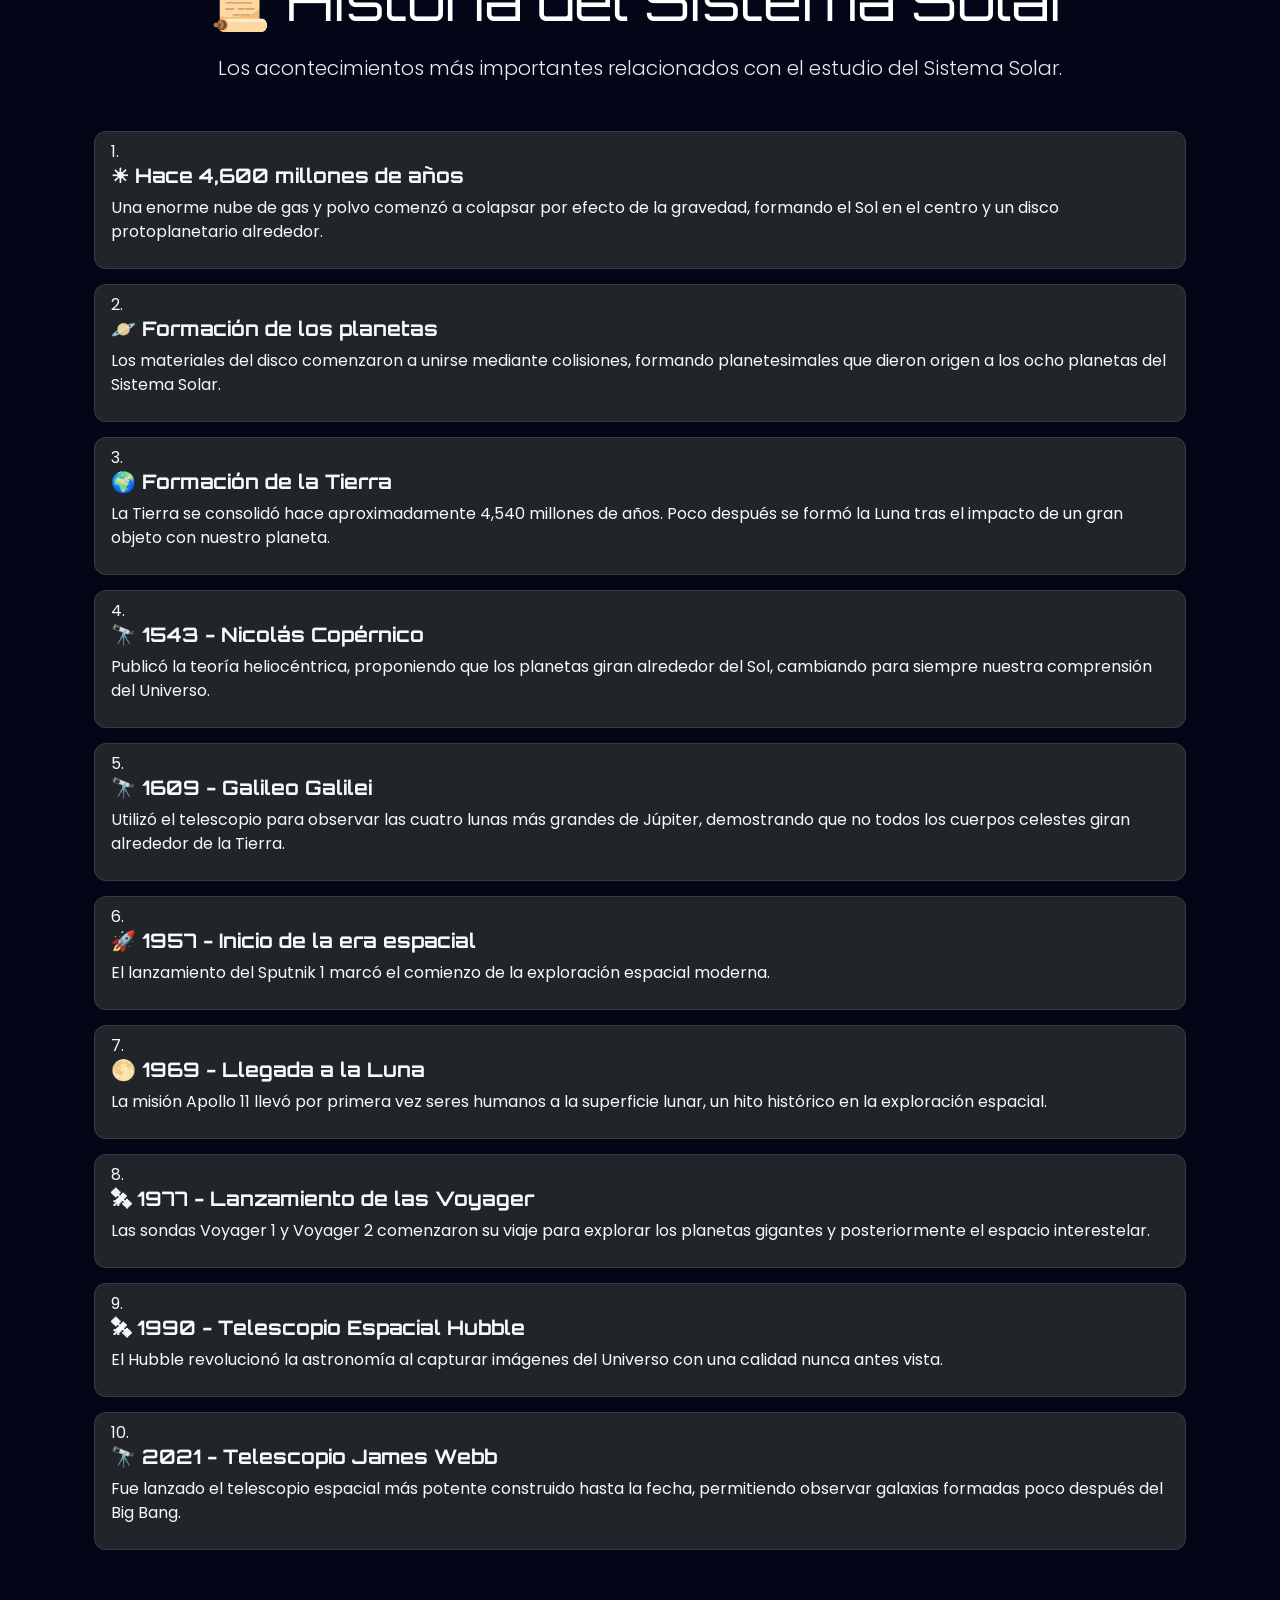
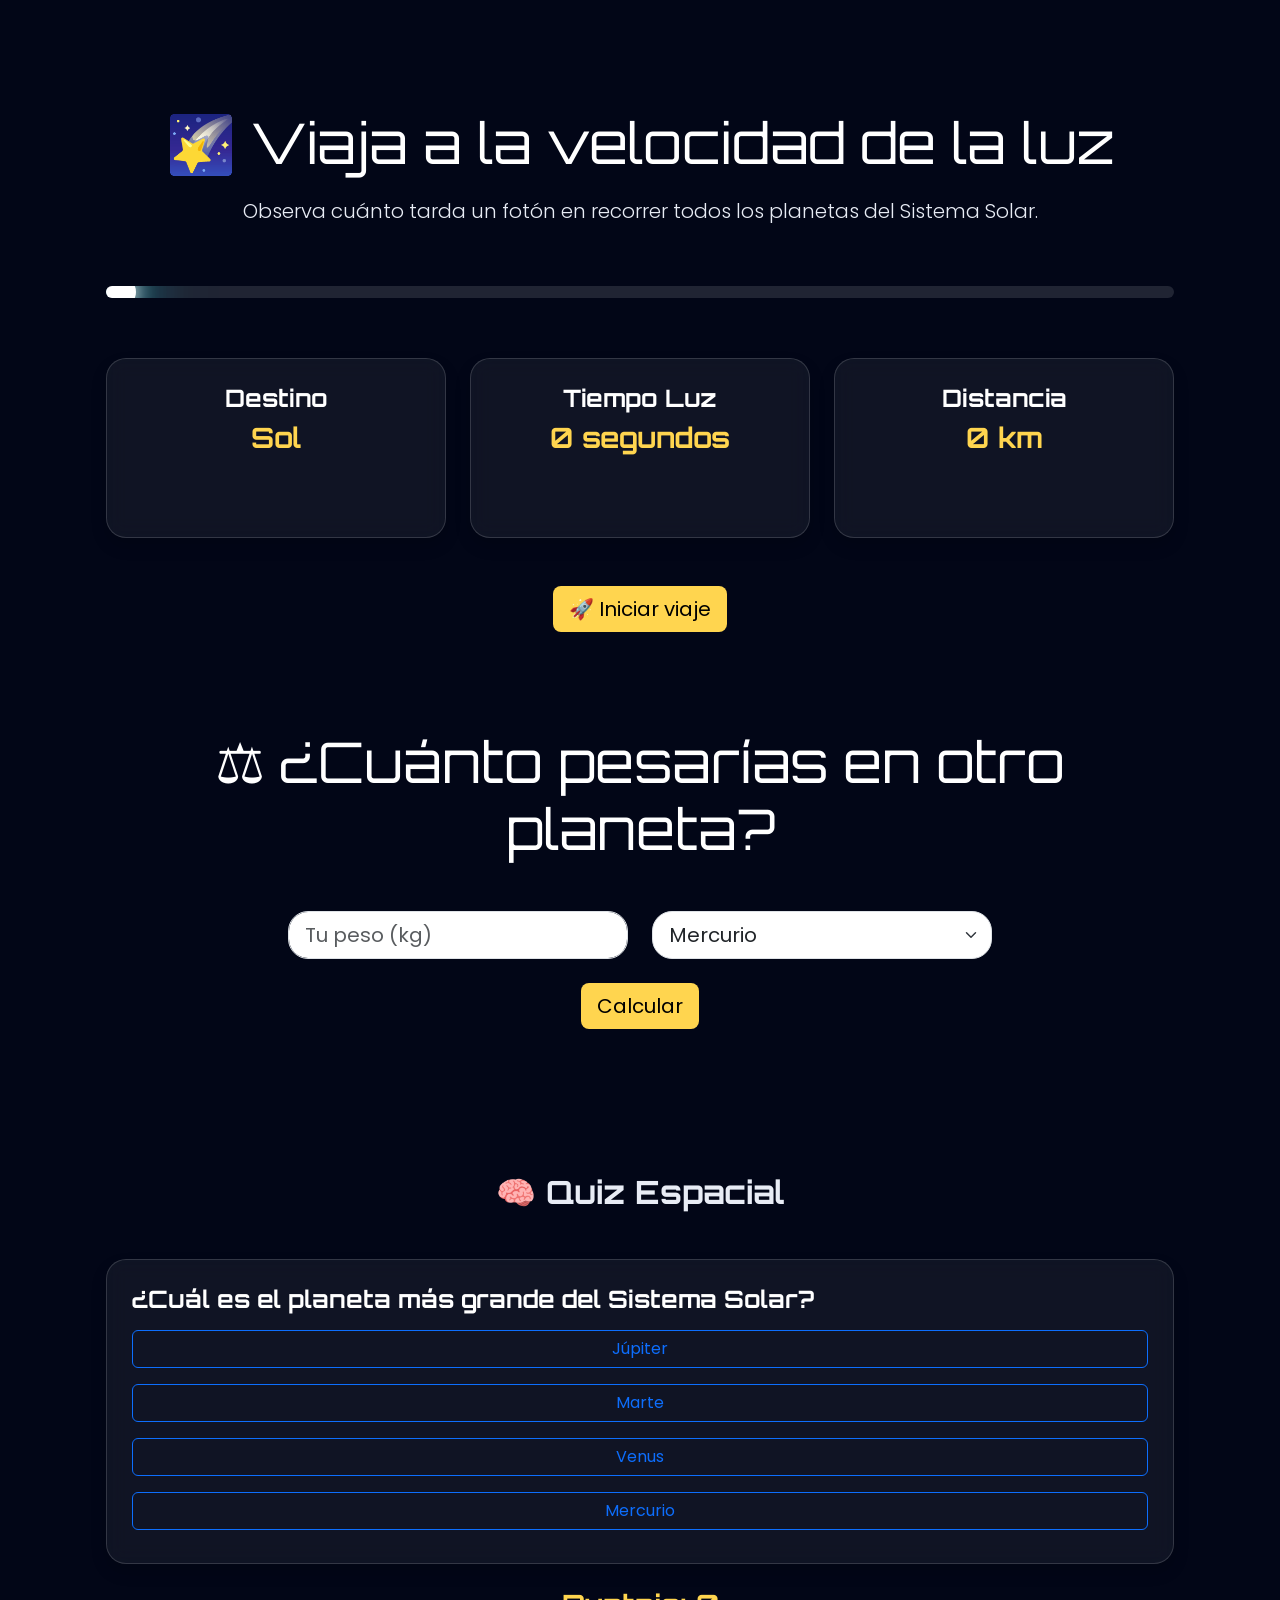
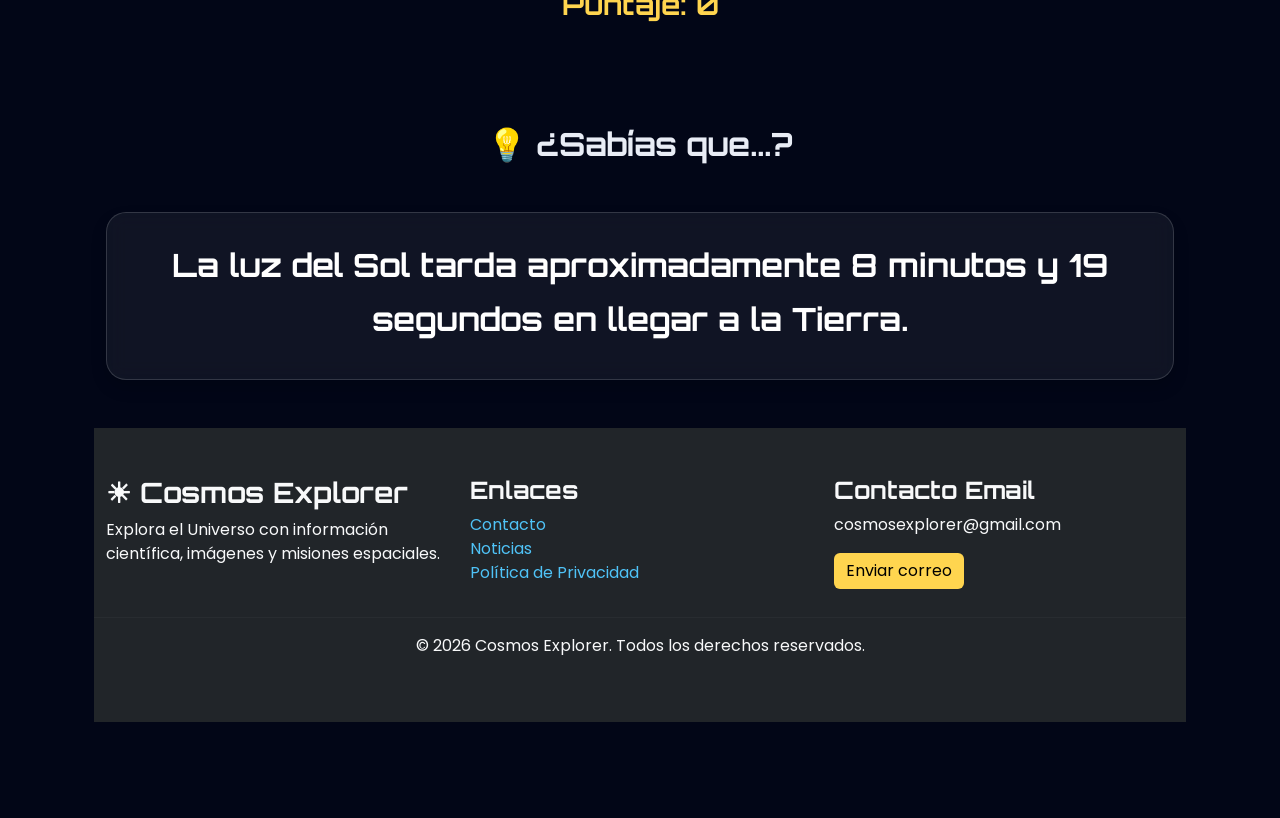
==== commit 1eed3063: "Update print statement from 'Hello' to 'Goodbye'" ====
--- a/index.html
+++ b/index.html
@@ -919,7 +919,7 @@
 
                 <div class="col-lg-5 text-center">
 
-                    <img src="img/¨Planetas/Neptuno.jpg" class="img-fluid planeta-img" alt="Neptuno">
+                    <img src="img/Planetas/Neptuno.jpg" class="img-fluid planeta-img" alt="Neptuno">
 
                 </div>
 
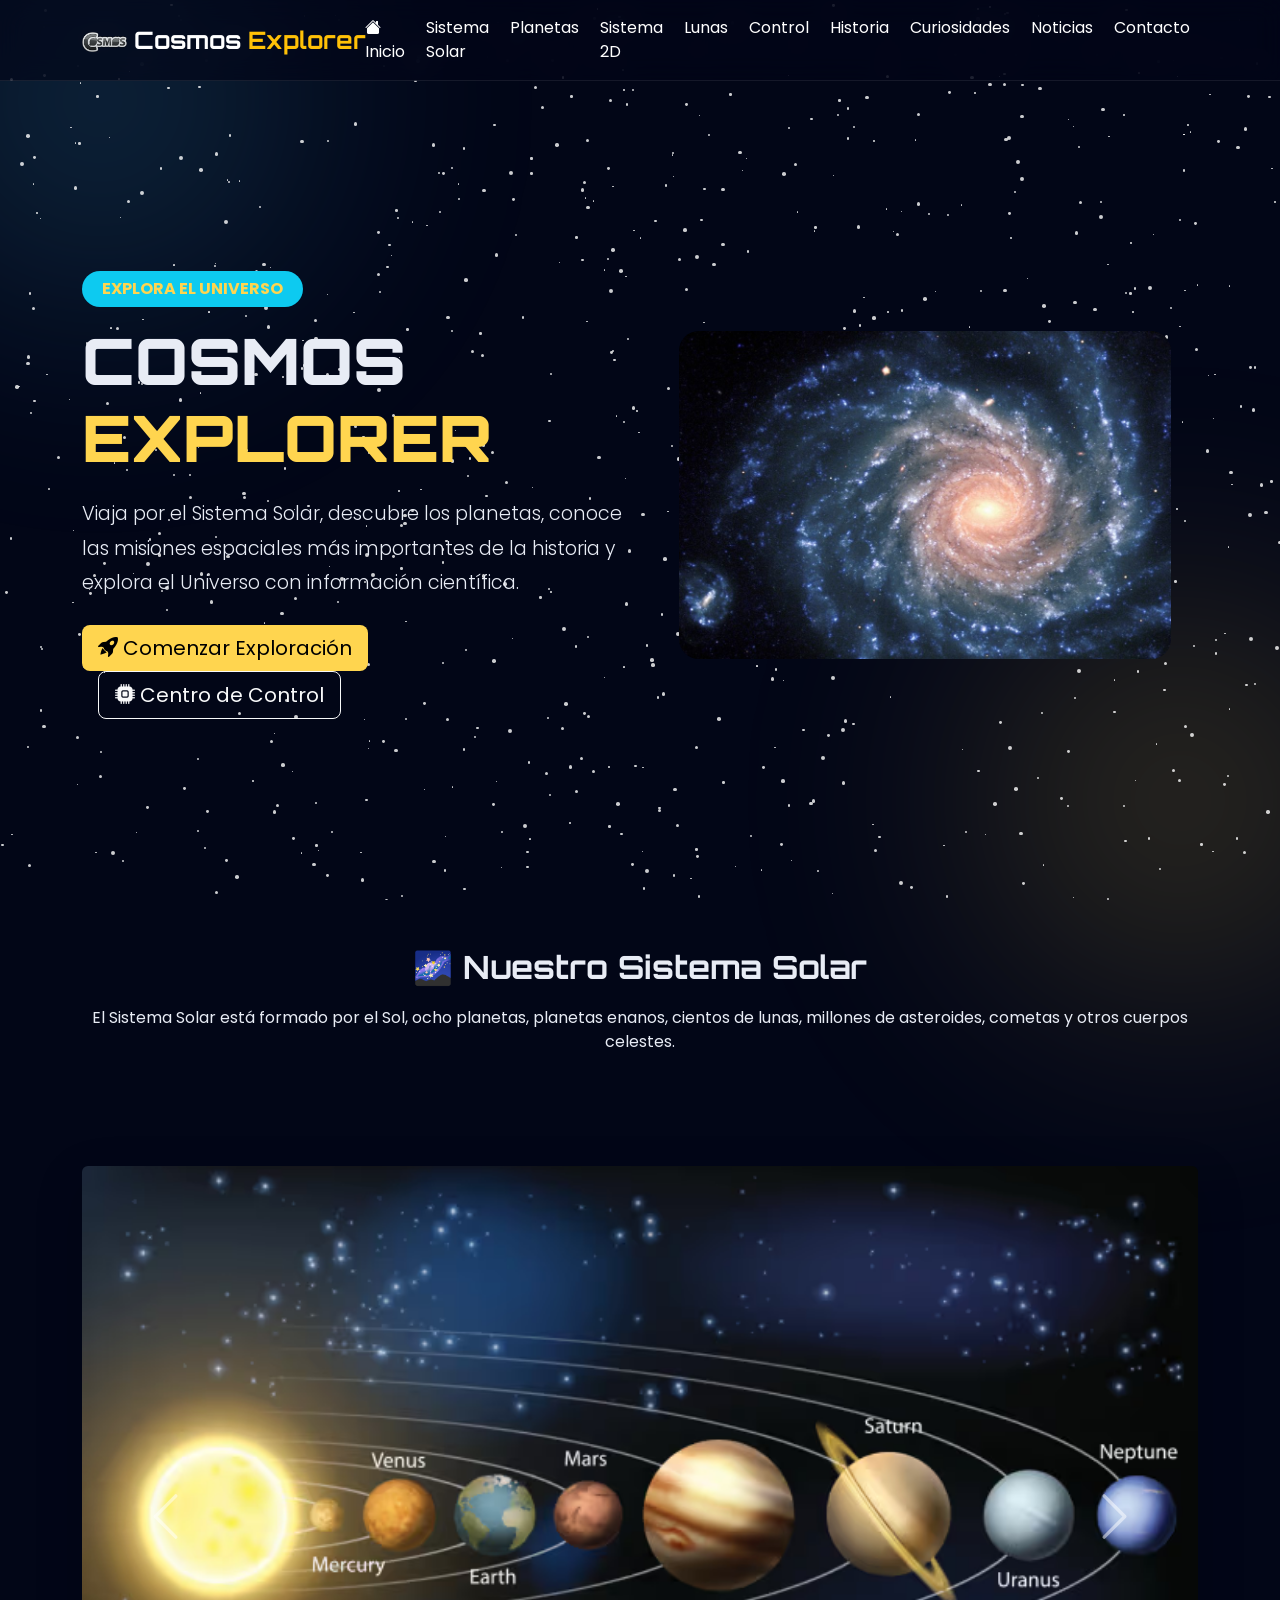
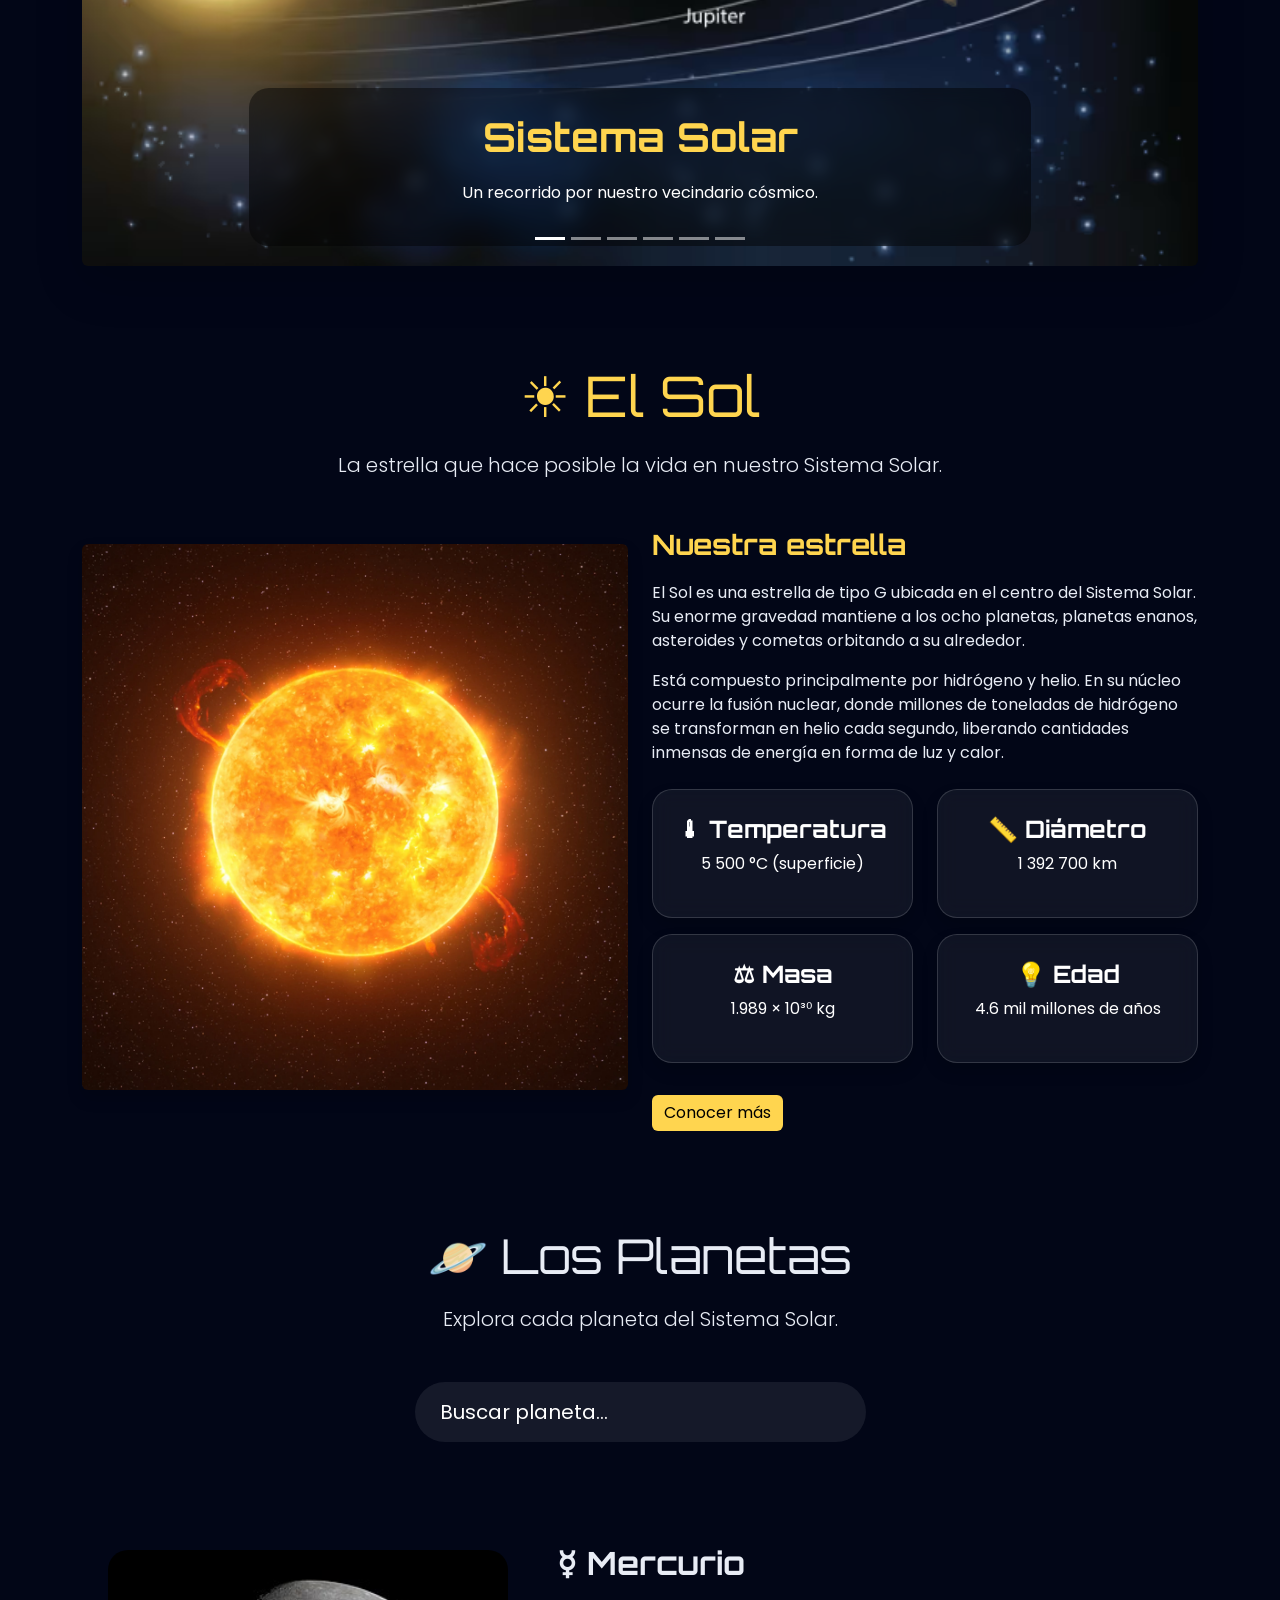
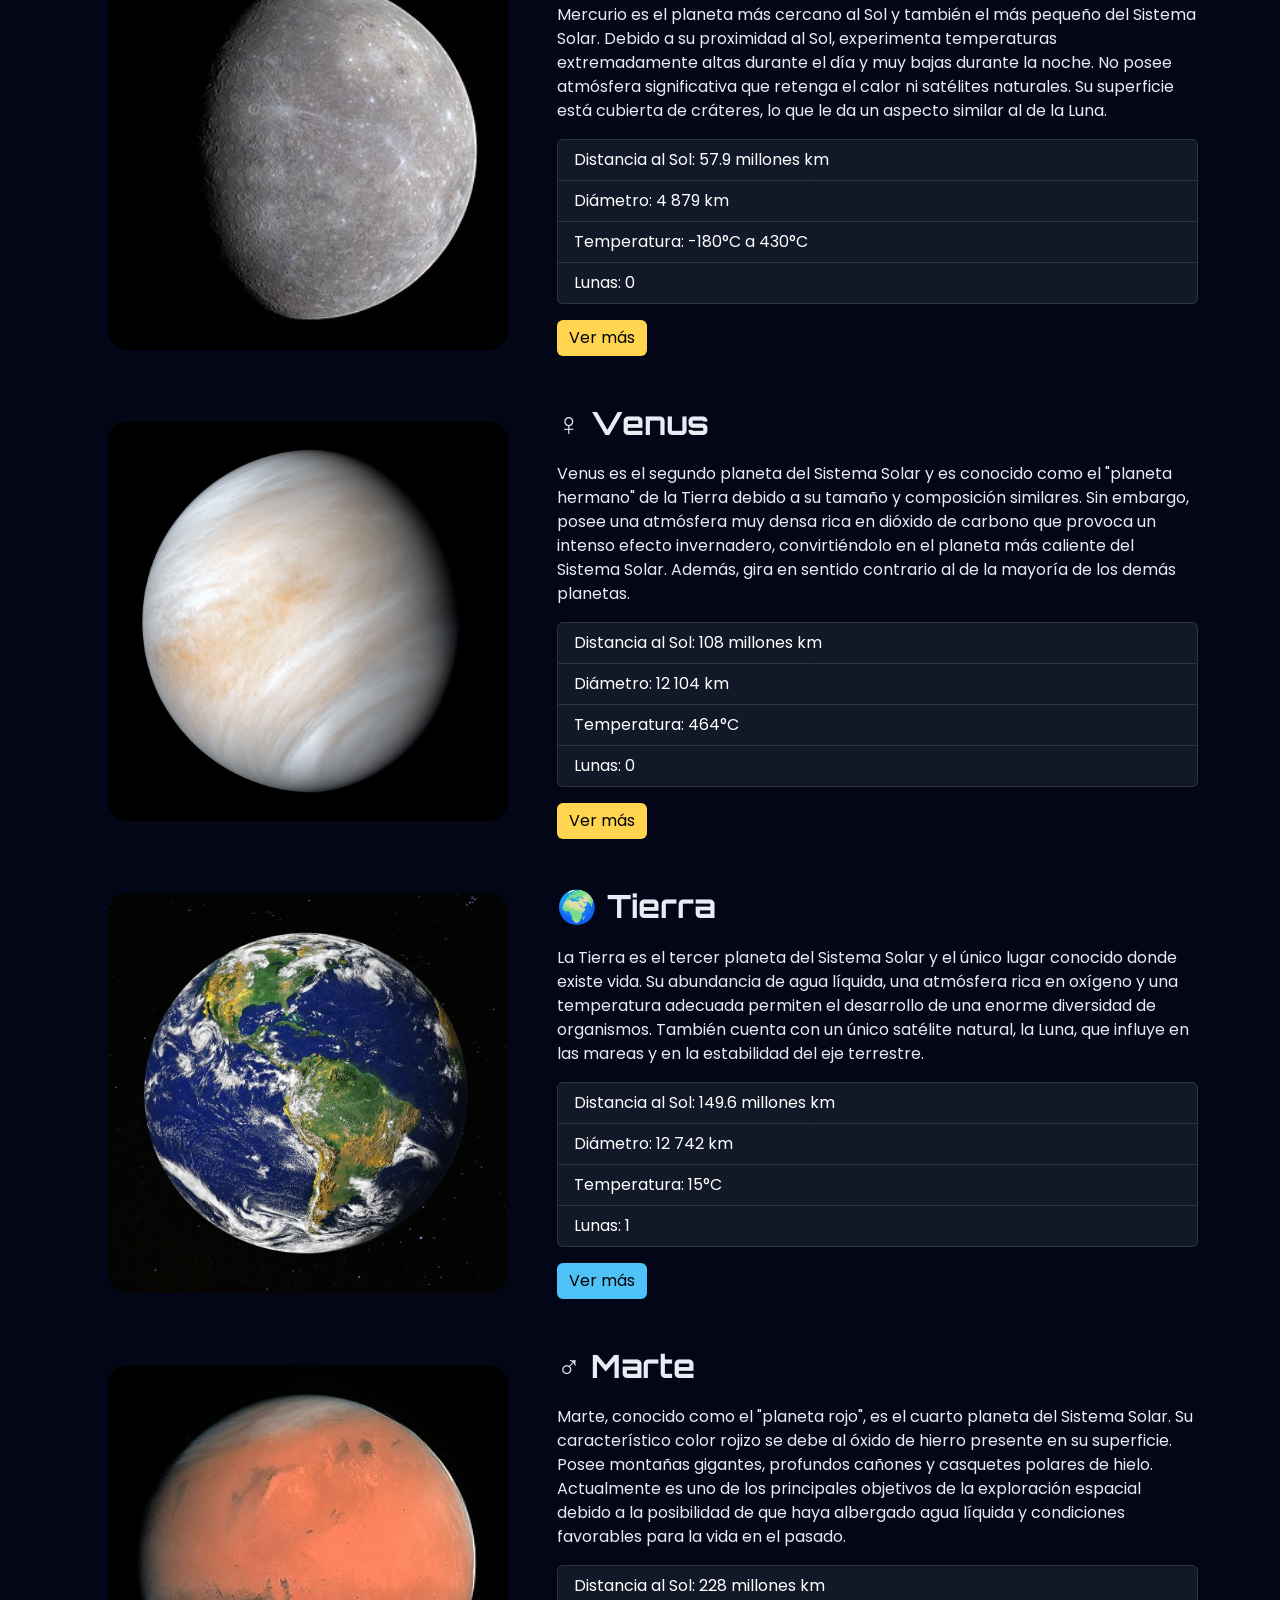
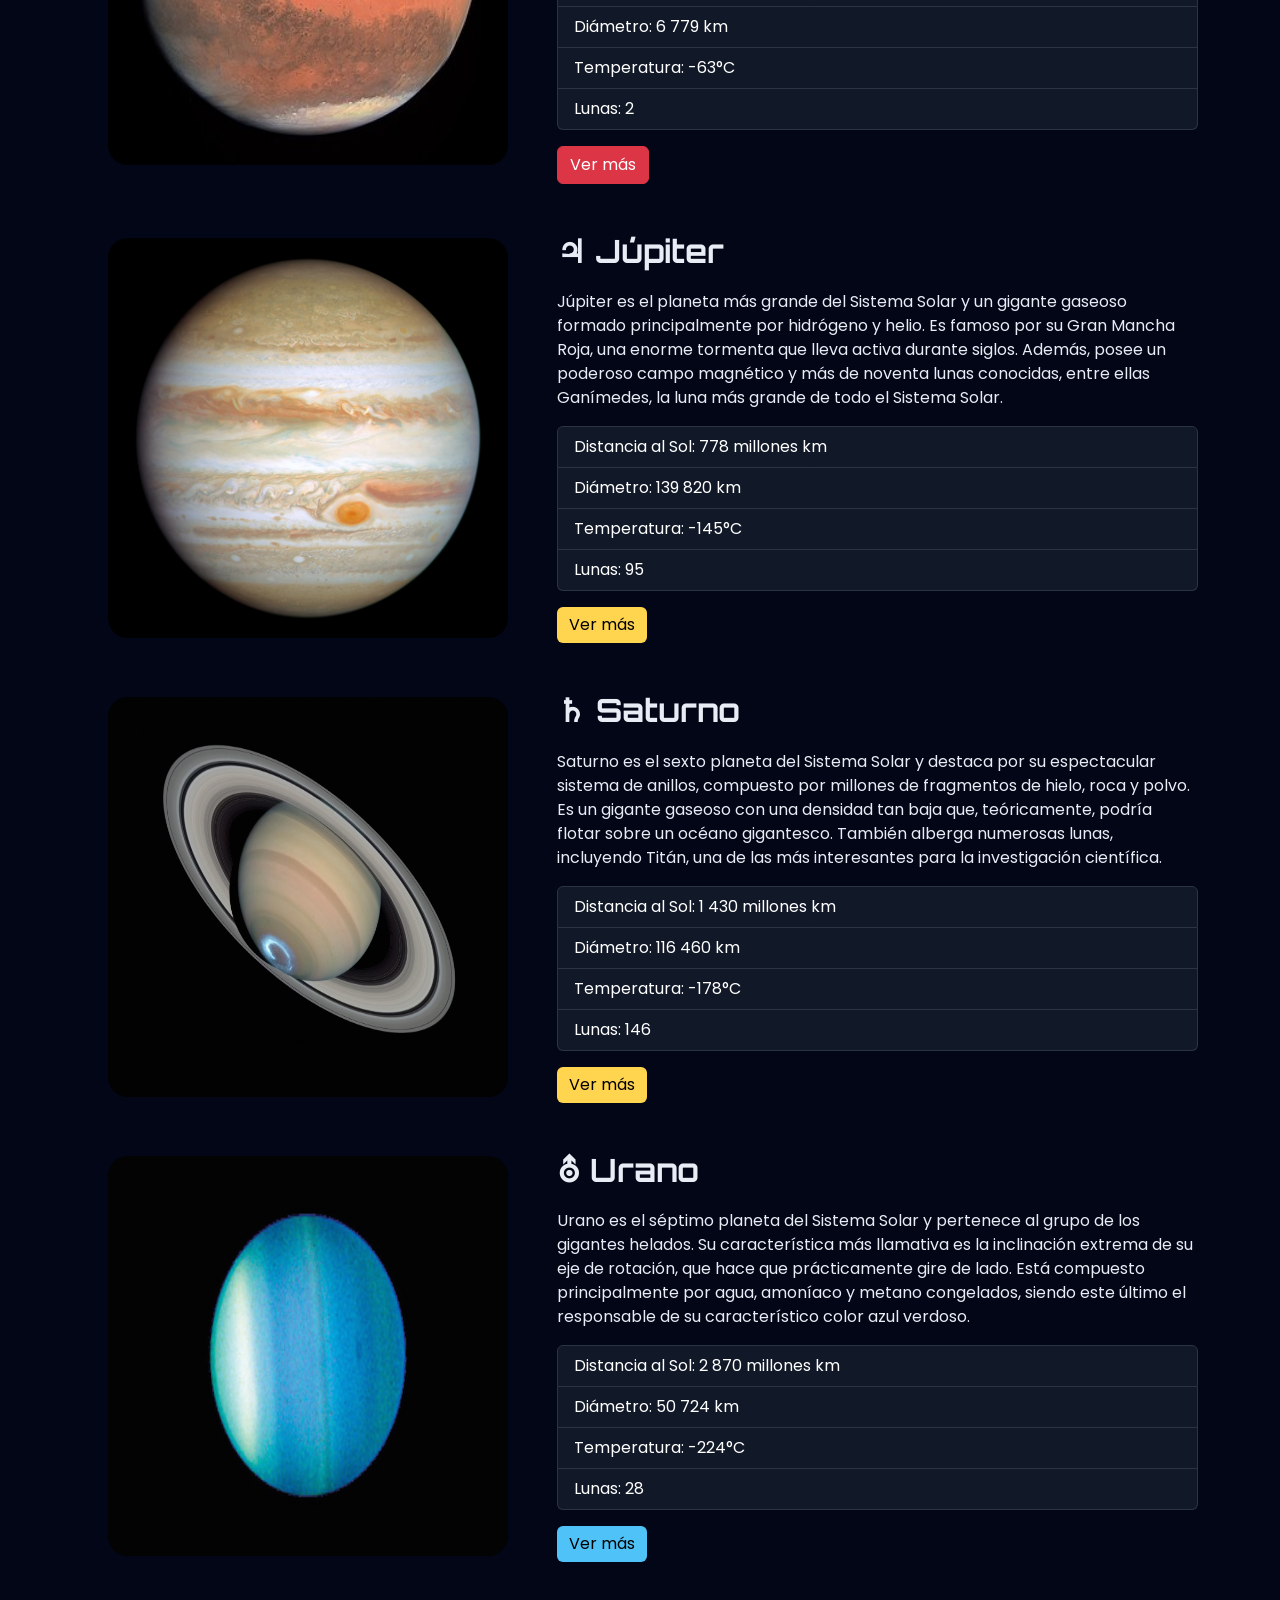
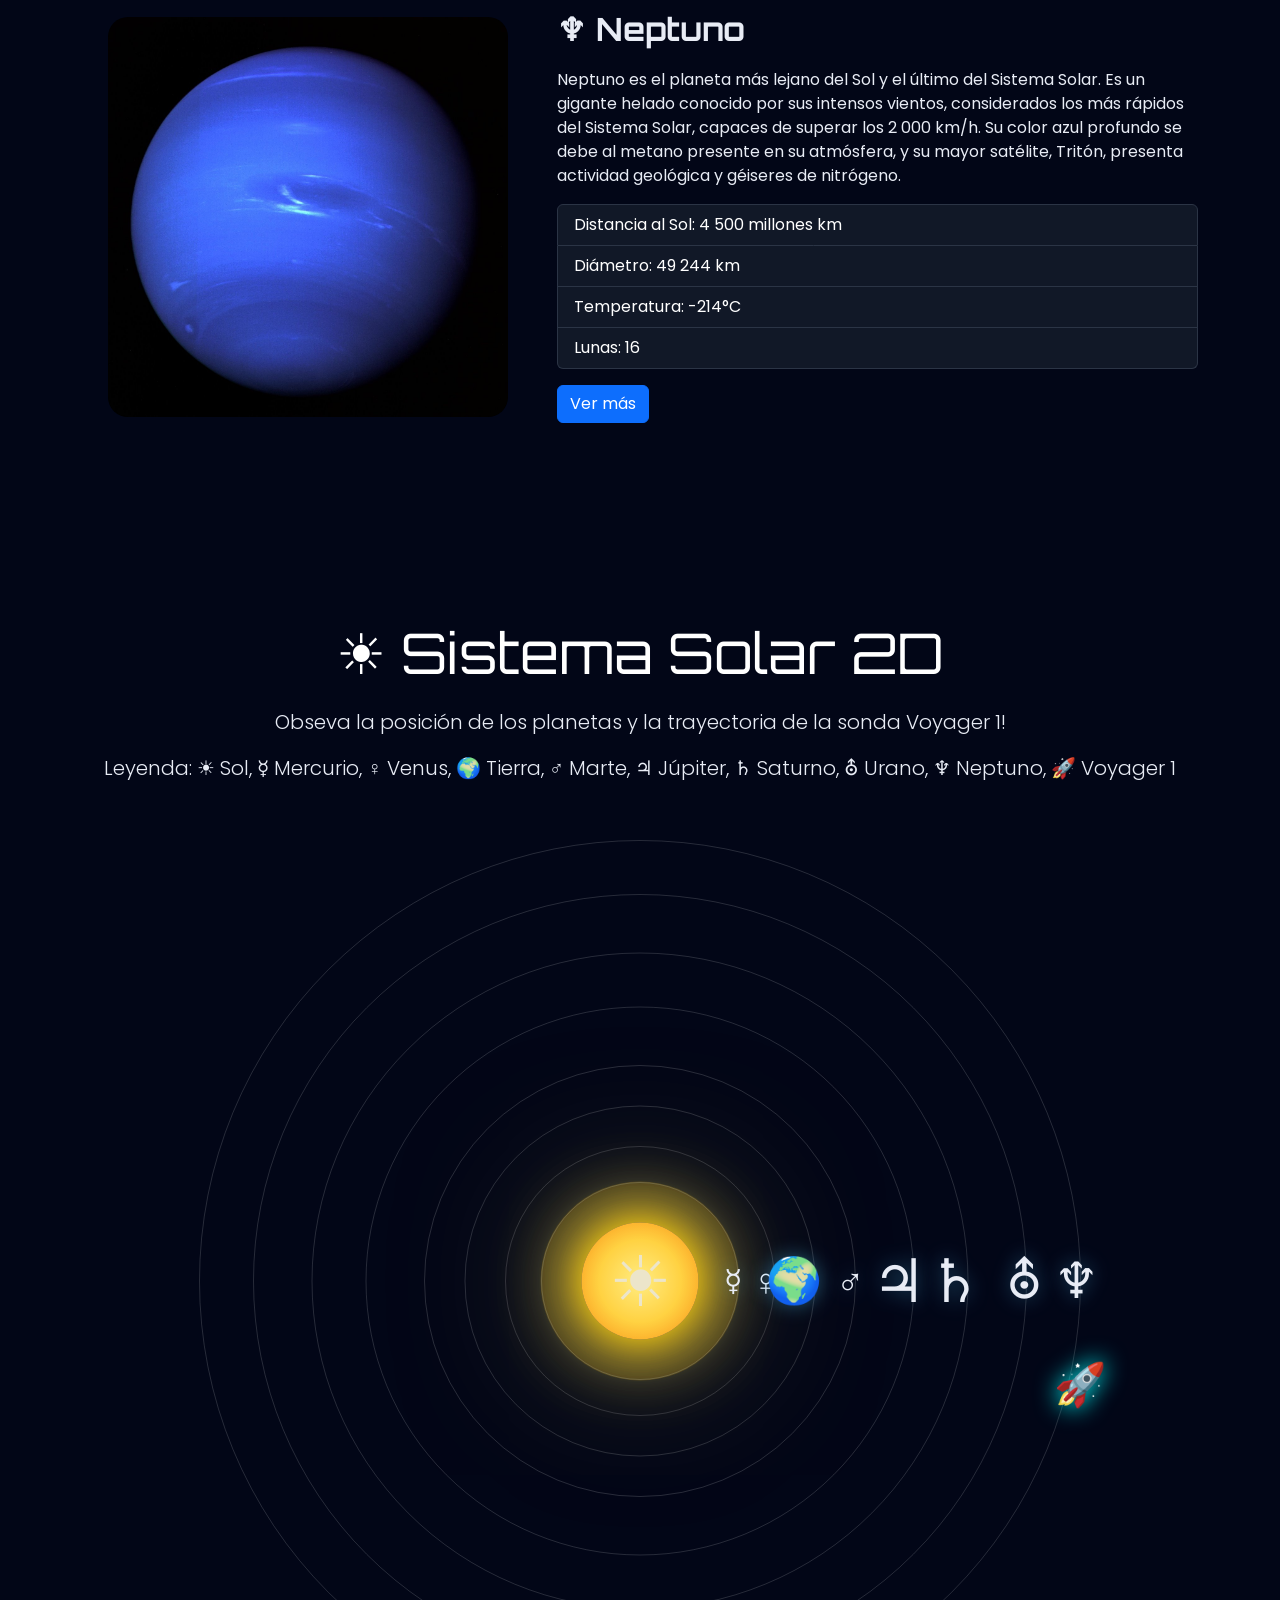
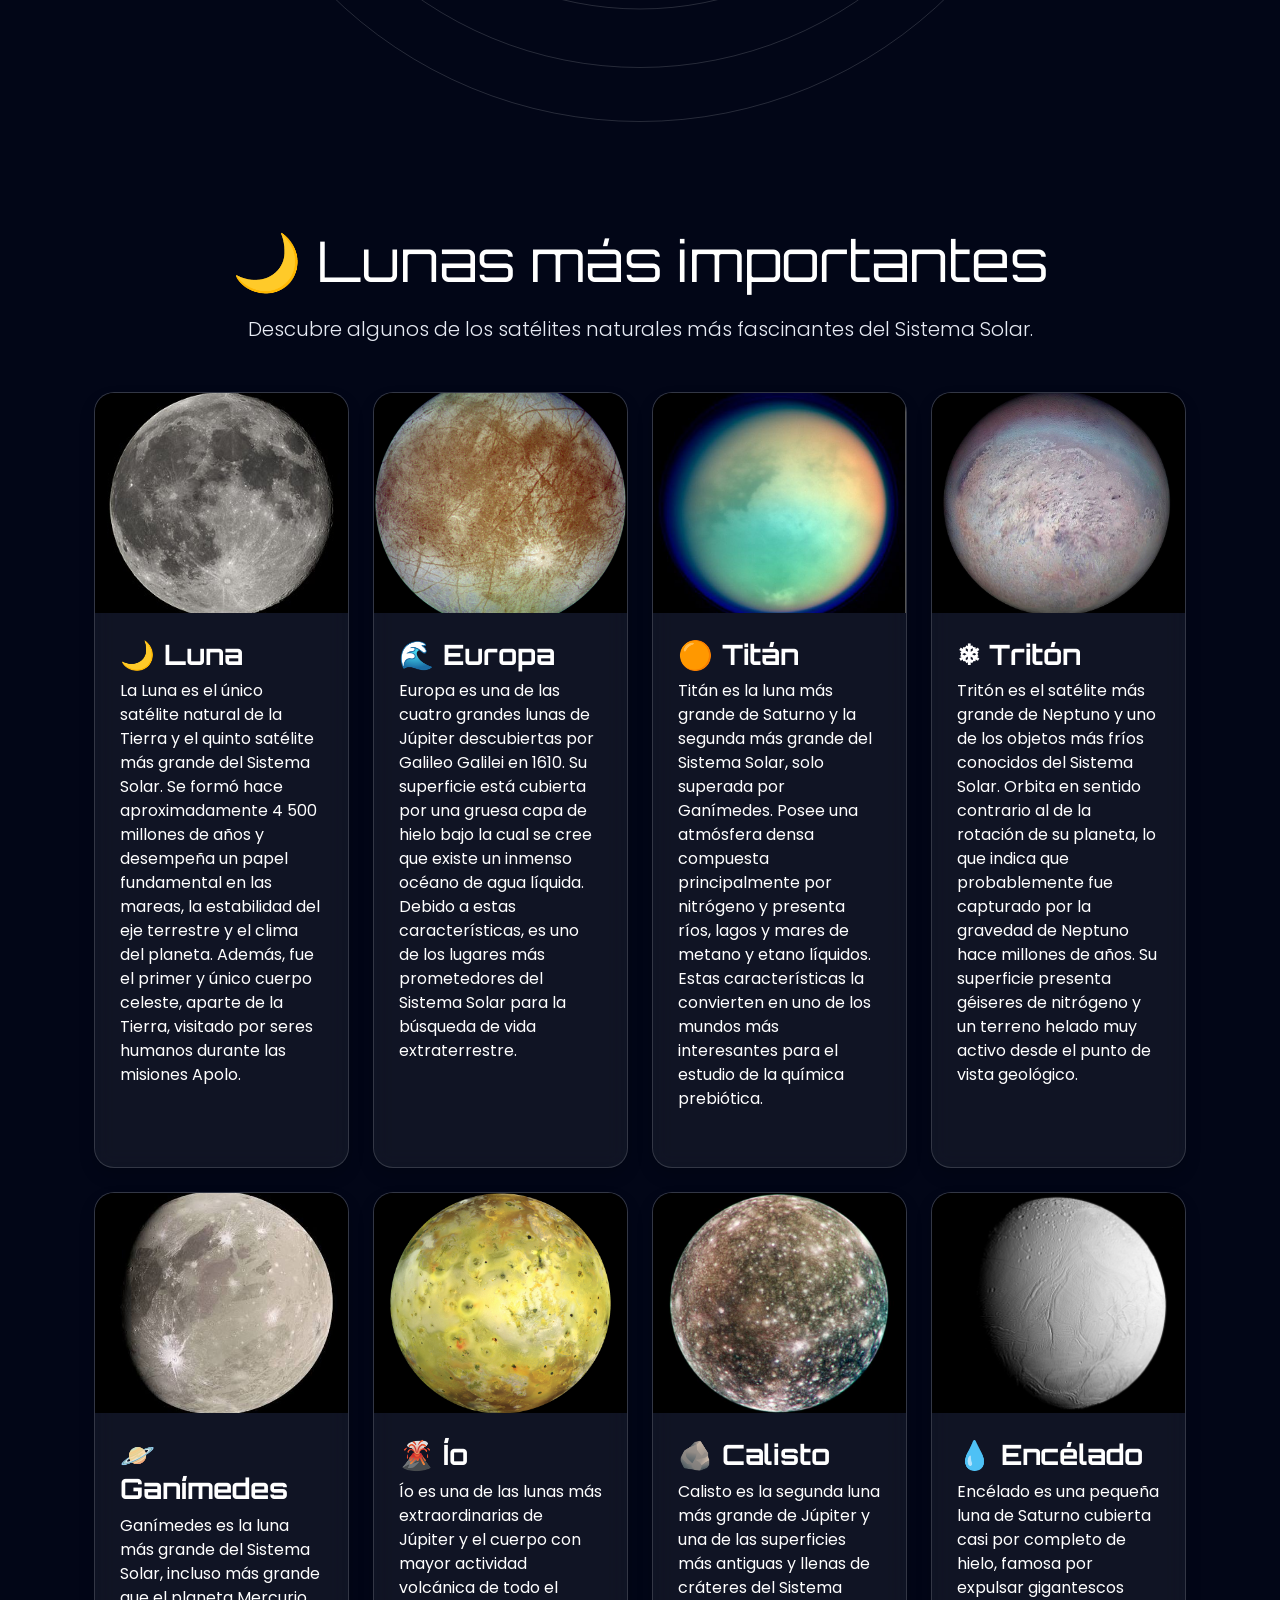
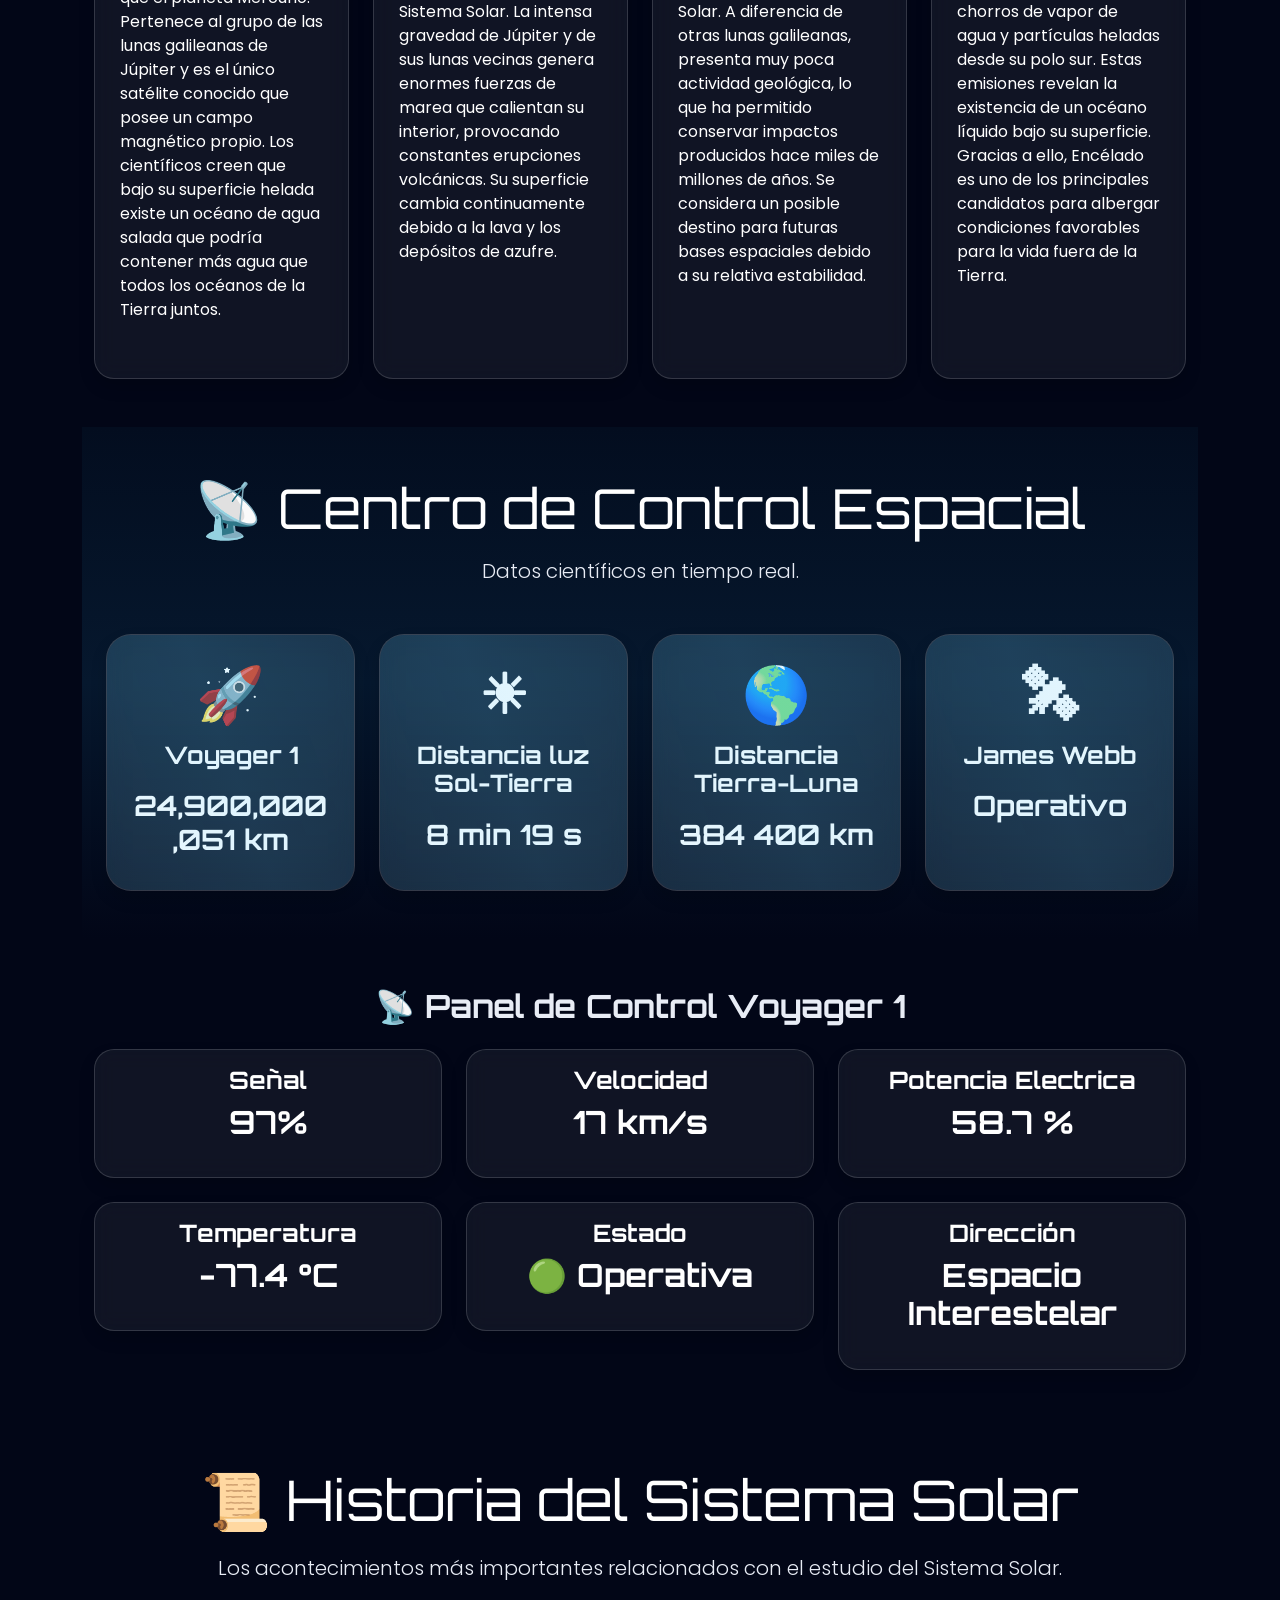
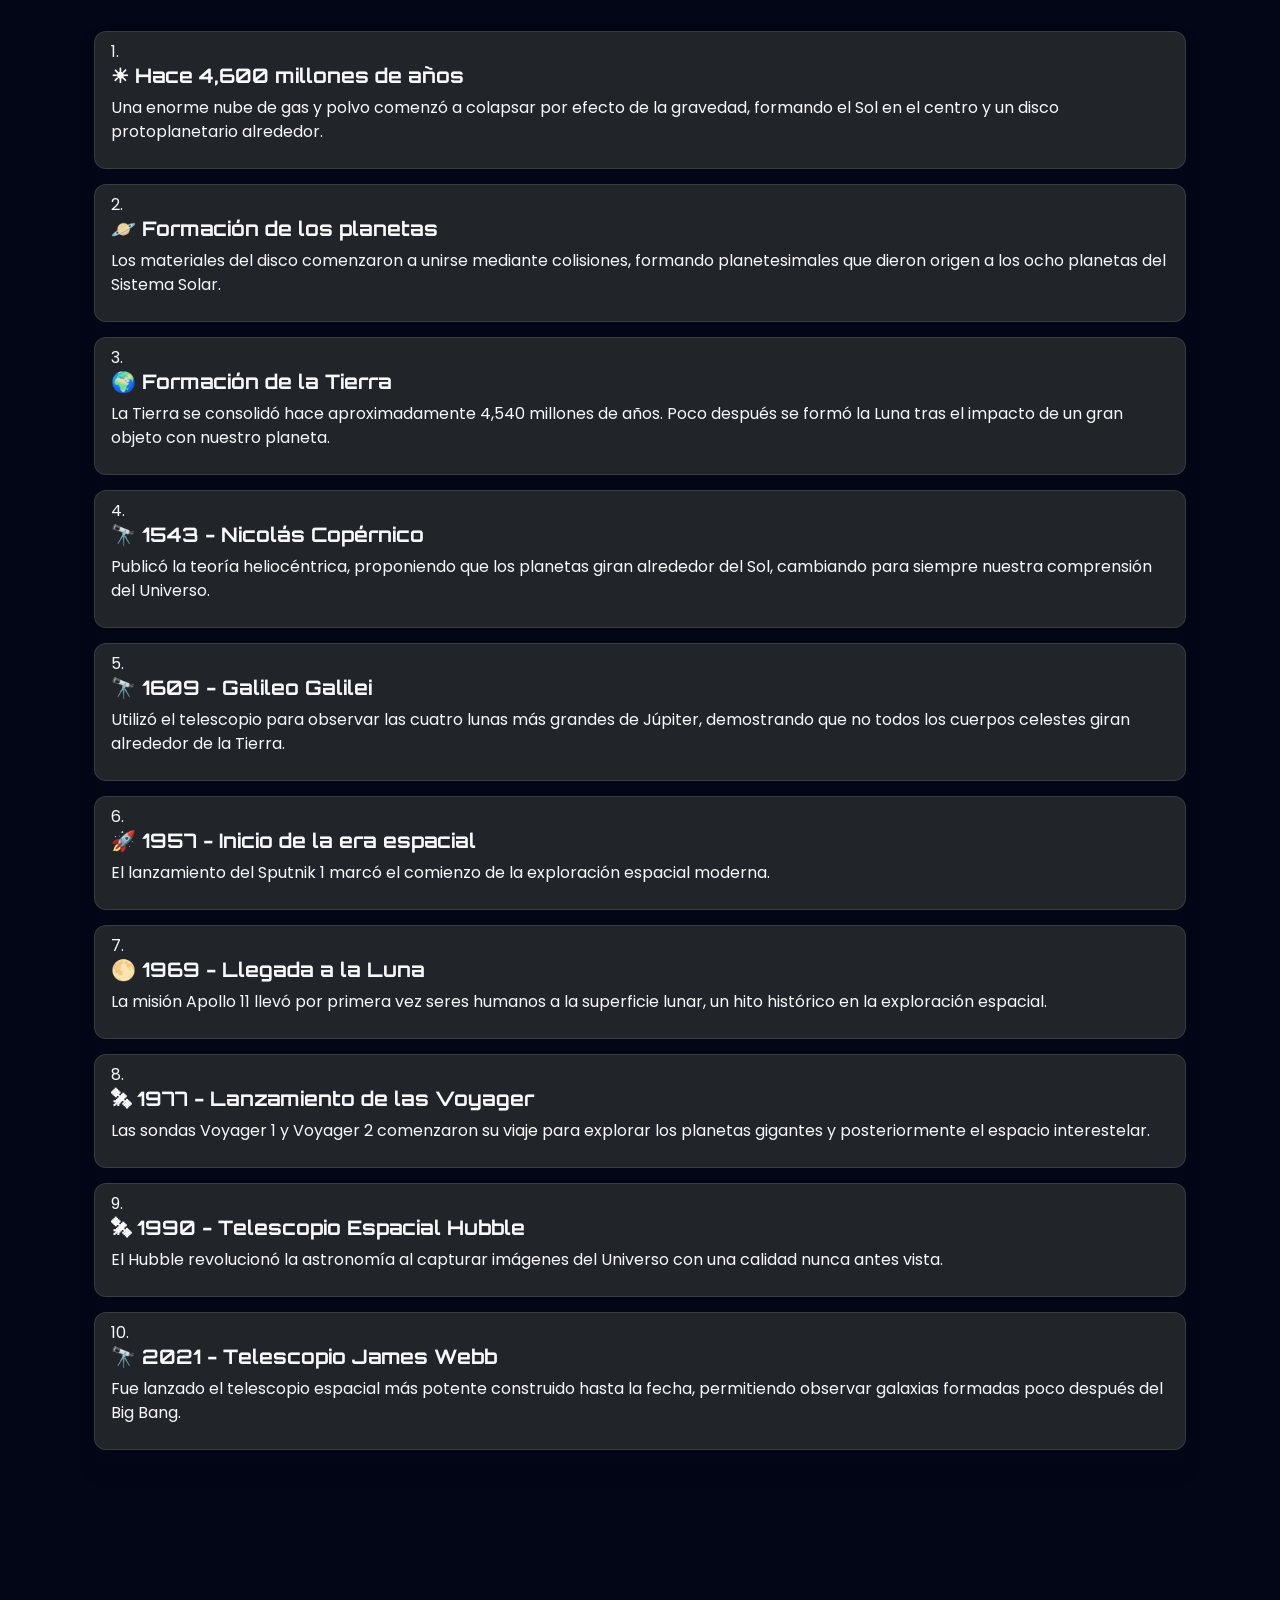
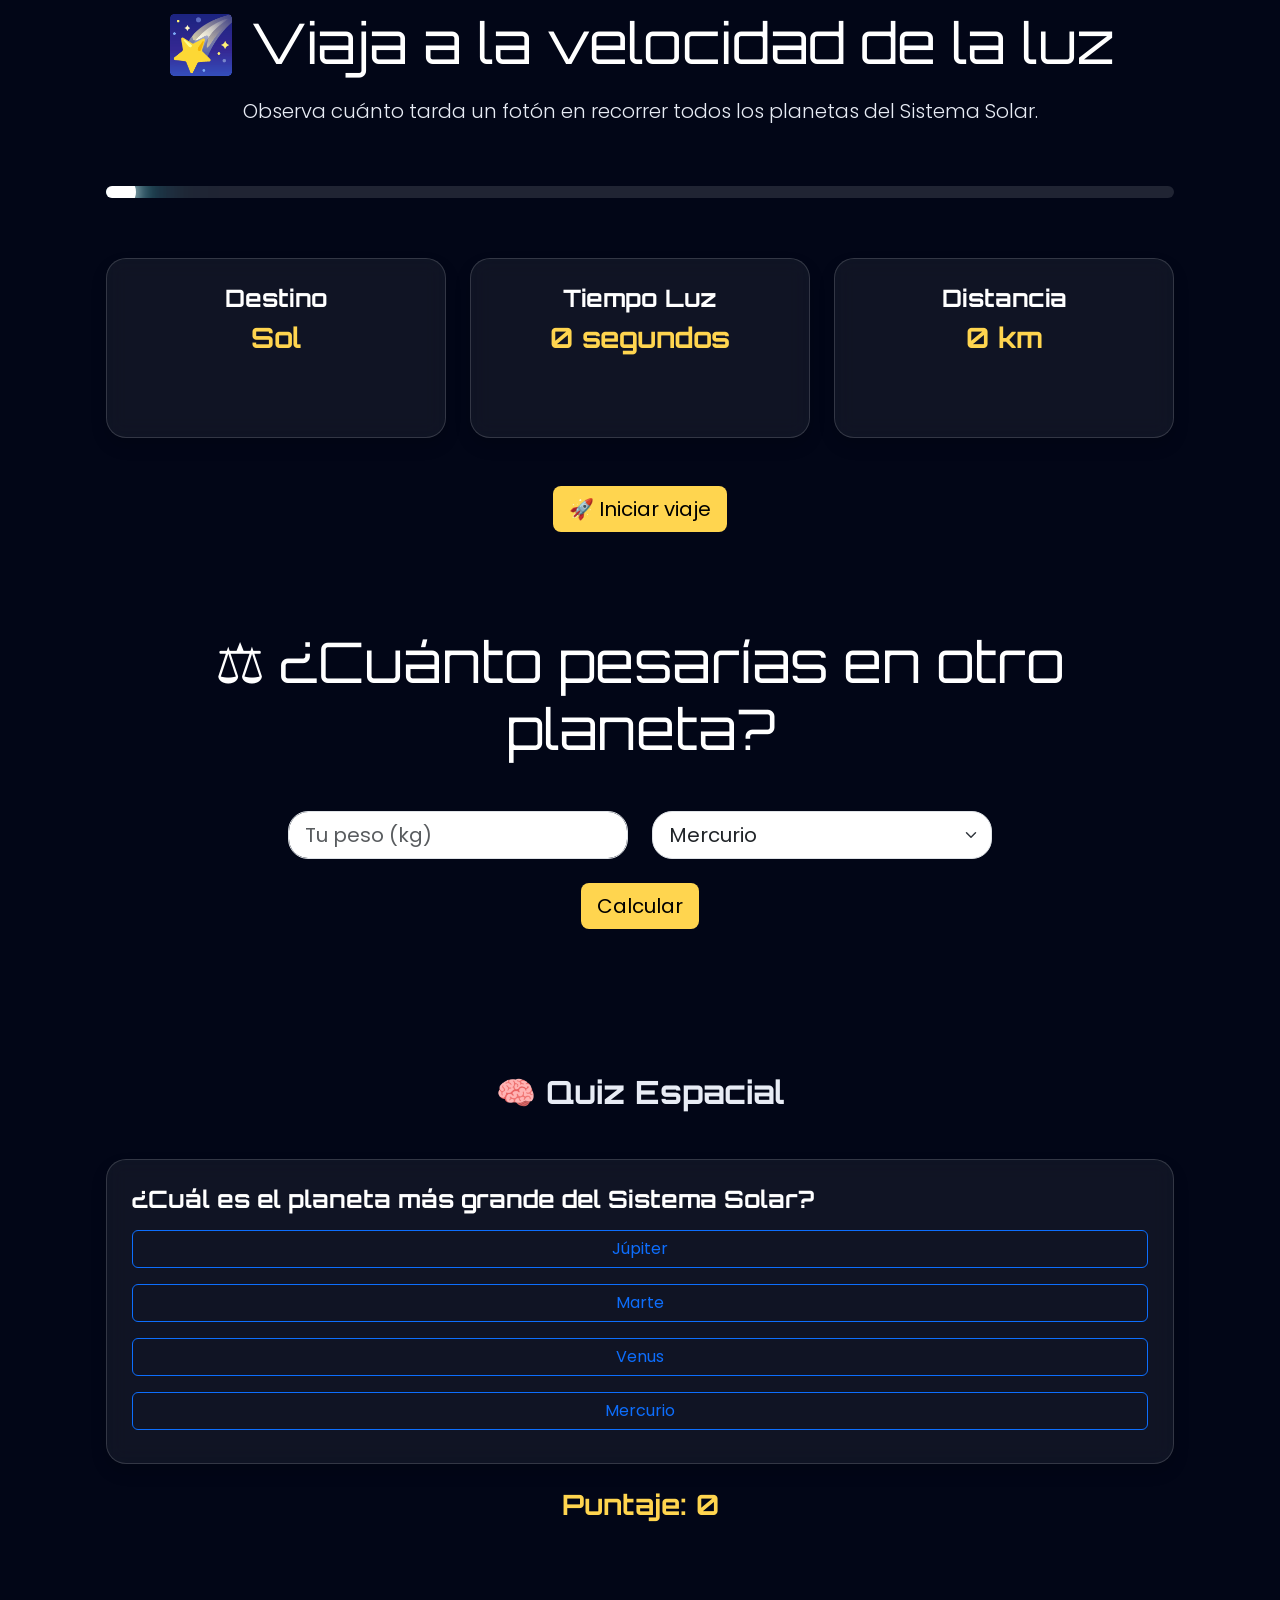
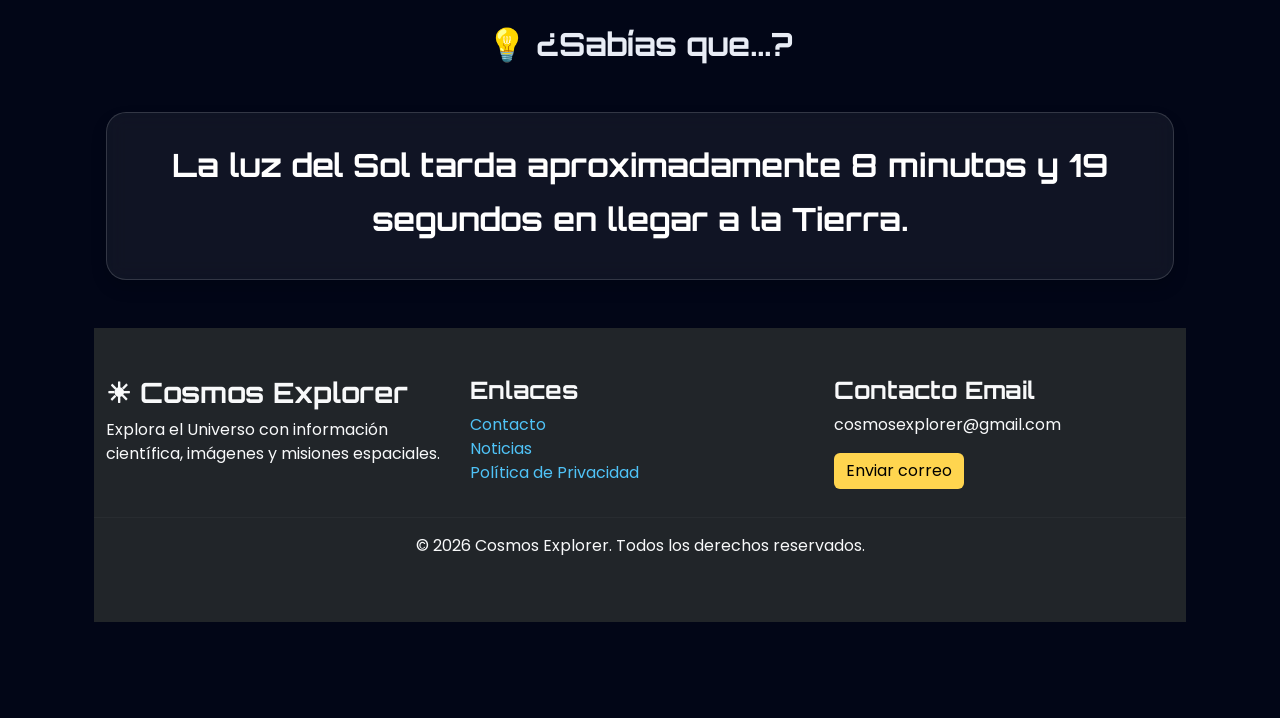
==== commit 817b8c16: "Update index.html" ====
--- a/index.html
+++ b/index.html
@@ -319,7 +319,7 @@
                         <h2>Voyager 1</h2>
 
                         <p>
-                            La nave humana más alejada de la Tierra. la cual contiene un disco de Oro con sonidos e
+                            La nave humana más alejada de la Tierra, la cual contiene un disco de Oro con sonidos e
                             imágenes de la Tierra.
                         </p>
 
--- a/css/estilos.css
+++ b/css/estilos.css
@@ -364,27 +364,29 @@
 /*SISTEMA SOLAR*/
 
 #sistema-interactivo {
-  min-height: 1100px;
+  padding: 80px 0;
+
+  overflow: hidden;
+}
+
+#solar-system {
+  width: min(900px, 85vw);
+
+  aspect-ratio: 1;
+
+  margin: auto;
 
   position: relative;
-}
-
-#solar-system {
-  width: 1000px;
-
-  height: 1000px;
-
-  margin: auto;
-
-  position: relative;
+
+  overflow: visible;
 }
 
 /*SOL*/
 
 #sun {
-  width: 130px;
-
-  height: 130px;
+  width: 13%;
+
+  aspect-ratio: 1/1;
 
   border-radius: 50%;
 
@@ -400,13 +402,11 @@
 
   display: flex;
 
+  justify-content: center;
+
   align-items: center;
 
-  justify-content: center;
-
-  font-size: 70px;
-
-  z-index: -1;
+  font-size: clamp(30px, 6vw, 70px);
 
   animation: pulseSun 4s infinite;
 
@@ -419,9 +419,9 @@
 .sun-glow {
   position: absolute;
 
-  width: 220px;
-
-  height: 220px;
+  width: 170%;
+
+  height: 170%;
 
   border-radius: 50%;
 
@@ -433,81 +433,81 @@
 /*ORBITAS*/
 
 .orbit {
-  border: 1px solid rgba(255, 255, 255, 0.1);
+  position: absolute;
+
+  left: 50%;
+
+  top: 50%;
+
+  transform: translate(-50%, -50%);
 
   border-radius: 50%;
 
-  position: absolute;
-
-  left: 50%;
-
-  top: 50%;
-
-  transform: translate(-50%, -50%);
+  border: 1px solid rgba(255, 255, 255, 0.15);
 
   pointer-events: none;
 }
 
 .orbit-mercurio {
-  width: 220px;
-
-  height: 220px;
+  width: 22%;
+
+  aspect-ratio: 1;
 
   animation: rotar 8s linear infinite;
 }
 
 .orbit-venus {
-  width: 300px;
-
-  height: 300px;
+  width: 30%;
+
+  aspect-ratio: 1;
 
   animation: rotar 12s linear infinite;
 }
 
 .orbit-tierra {
-  width: 390px;
-
-  height: 390px;
+  width: 39%;
+
+  aspect-ratio: 1;
 
   animation: rotar 16s linear infinite;
 }
 
 .orbit-marte {
-  width: 480px;
-
-  height: 480px;
+  width: 48%;
+
+  aspect-ratio: 1;
 
   animation: rotar 22s linear infinite;
 }
 
 .orbit-jupiter {
-  width: 610px;
-
-  height: 610px;
+  width: 61%;
+
+  aspect-ratio: 1;
 
   animation: rotar 34s linear infinite;
 }
 
 .orbit-saturno {
-  width: 730px;
-
-  height: 730px;
+  width: 73%;
+
+  aspect-ratio: 1;
 
   animation: rotar 42s linear infinite;
 }
 
 .orbit-urano {
-  width: 860px;
-
-  height: 860px;
+  width: 86%;
+
+  aspect-ratio: 1;
 
   animation: rotar 52s linear infinite;
 }
 
 .orbit-neptuno {
-  width: 980px;
-
-  height: 980px;
+  width: 98%;
+
+  aspect-ratio: 1;
 
   animation: rotar 65s linear infinite;
 }
@@ -517,7 +517,7 @@
 .planet {
   position: absolute;
 
-  right: -18px;
+  right: -2.2%;
 
   top: 50%;
 
@@ -525,71 +525,81 @@
 
   cursor: pointer;
 
+  display: flex;
+
+  justify-content: center;
+
+  align-items: center;
+
+  pointer-events: auto;
+
   transition: 0.35s;
-
-  z-index: 9999;
-
-  pointer-events: auto;
-
-  display: flex;
-
-  justify-content: center;
-
-  align-items: center;
 }
 
 .planet:hover {
-  transform: translateY(-50%) scale(1.35);
-
-  filter: drop-shadow(0 0 15px white);
+  transform: translateY(-50%) scale(1.3);
+
+  filter: drop-shadow(0 0 12px white);
 }
 
 .mercurio {
-  font-size: 30px;
+  font-size: clamp(14px, 2.8vw, 30px);
 }
 
 .venus {
-  font-size: 38px;
+  font-size: clamp(18px, 3.3vw, 38px);
 }
 
 .tierra {
-  font-size: 45px;
+  font-size: clamp(22px, 4vw, 45px);
 }
 
 .marte {
-  font-size: 38px;
+  font-size: clamp(18px, 3.4vw, 38px);
 }
 
 .jupiter {
-  font-size: 60px;
+  font-size: clamp(28px, 5vw, 60px);
 }
 
 .saturno {
-  font-size: 60px;
+  font-size: clamp(28px, 5vw, 60px);
 }
 
 .urano {
-  font-size: 50px;
+  font-size: clamp(22px, 4.5vw, 50px);
 }
 
 .neptuno {
-  font-size: 50px;
+  font-size: clamp(22px, 4.5vw, 50px);
 }
 
 /*VOYAGER*/
+
+/* VOYAGER */
 
 #voyager {
   position: absolute;
 
-  right: -100px;
-
-  top: 200px;
-
-  font-size: 42px;
-
-  animation: voyagerMove 30s linear infinite;
+  left: 96%;
+
+  top: 58%;
+
+  font-size: clamp(18px, 4vw, 42px);
 
   filter: drop-shadow(0 0 12px cyan);
+
+  animation: voyagerMove 120s linear infinite;
+
+  transition: 0.35s;
+
+  z-index: 100;
+}
+
+#voyager:hover {
+  transform: translate(-50%, -50%) scale(1.35) rotate(-25deg);
+
+  filter: drop-shadow(0 0 10px cyan) drop-shadow(0 0 22px white);
 }
 
 /*TARJETAS PLANETAS*/
@@ -729,12 +739,28 @@
 }
 
 @keyframes voyagerMove {
-  from {
-    transform: translateX(0);
-  }
-
-  to {
-    transform: translateX(250px);
+  0% {
+    transform: translate(0, 0) rotate(-18deg);
+  }
+
+  20% {
+    transform: translate(40px, -20px) rotate(-18deg);
+  }
+
+  40% {
+    transform: translate(80px, -45px) rotate(-18deg);
+  }
+
+  60% {
+    transform: translate(130px, -80px) rotate(-18deg);
+  }
+
+  80% {
+    transform: translate(180px, -120px) rotate(-18deg);
+  }
+
+  100% {
+    transform: translate(240px, -170px) rotate(-18deg);
   }
 }
 
@@ -771,10 +797,12 @@
 
   height: 300%;
 
-  background: linear-gradient(45deg,
-      transparent,
-      rgba(79, 195, 247, 0.18),
-      transparent);
+  background: linear-gradient(
+    45deg,
+    transparent,
+    rgba(79, 195, 247, 0.18),
+    transparent
+  );
 
   transform: rotate(25deg);
 
@@ -1051,7 +1079,6 @@
 }
 
 @keyframes twinkle {
-
   0%,
   100% {
     opacity: 0.2;
@@ -1165,19 +1192,13 @@
 
 /*RESPONSIVE DESIGN*/
 
-@media (max-width: 1200px) {
-  #solar-system {
-    transform: scale(0.9);
-  }
-}
-
 @media (max-width: 992px) {
   .hero h1 {
     font-size: 3rem;
   }
 
-  #solar-system {
-    transform: scale(0.75);
+  .carousel-item img {
+    height: 450px;
   }
 }
 
@@ -1190,28 +1211,106 @@
     font-size: 2.4rem;
   }
 
+  .hero p {
+    font-size: 1rem;
+  }
+
   .carousel-item img {
-    height: 400px;
-  }
-
-  #solar-system {
-    transform: scale(0.6);
-  }
-}
-
-@media (max-width: 576px) {
+    height: 350px;
+  }
+
+  #sistema-interactivo {
+    padding: 60px 10px;
+  }
+
+  #sistema-interactivo h2 {
+    font-size: 2rem;
+  }
+
+  #sistema-interactivo .lead {
+    font-size: 0.95rem;
+  }
+}
+
+@media (max-width: 480px) {
   .hero h1 {
     font-size: 2rem;
   }
 
   .hero p {
-    font-size: 1rem;
-  }
-
-  #solar-system {
-    transform: scale(0.5);
-  }
-}
+    font-size: 0.95rem;
+  }
+
+  .carousel-item img {
+    height: 250px;
+  }
+
+  #sistema-interactivo {
+    padding: 40px 5px;
+  }
+
+  #sistema-interactivo h2 {
+    font-size: 1.7rem;
+  }
+
+  #sistema-interactivo .lead {
+    font-size: 0.85rem;
+  }
+}
+
+/* Caption Responsive */
+
+@media (max-width: 768px) {
+  .carousel-caption {
+    width: 90%;
+
+    left: 50%;
+
+    right: auto;
+
+    bottom: 15px;
+
+    transform: translateX(-50%);
+
+    padding: 12px;
+
+    border-radius: 12px;
+  }
+
+  .carousel-caption h2 {
+    font-size: 1.3rem;
+
+    margin-bottom: 6px;
+  }
+
+  .carousel-caption p {
+    font-size: 0.85rem;
+
+    margin-bottom: 0;
+
+    line-height: 1.3;
+  }
+}
+
+@media (max-width: 480px) {
+  .carousel-caption {
+    width: 94%;
+
+    padding: 10px;
+
+    bottom: 10px;
+  }
+
+  .carousel-caption h2 {
+    font-size: 1.05rem;
+  }
+
+  .carousel-caption p {
+    font-size: 0.75rem;
+  }
+}
+
+/*Animaciones de fondo*/
 
 .star {
   position: absolute;
@@ -1310,4 +1409,4 @@
 .sol h3 {
   color: #ffd54f;
   margin-bottom: 20px;
-}+}
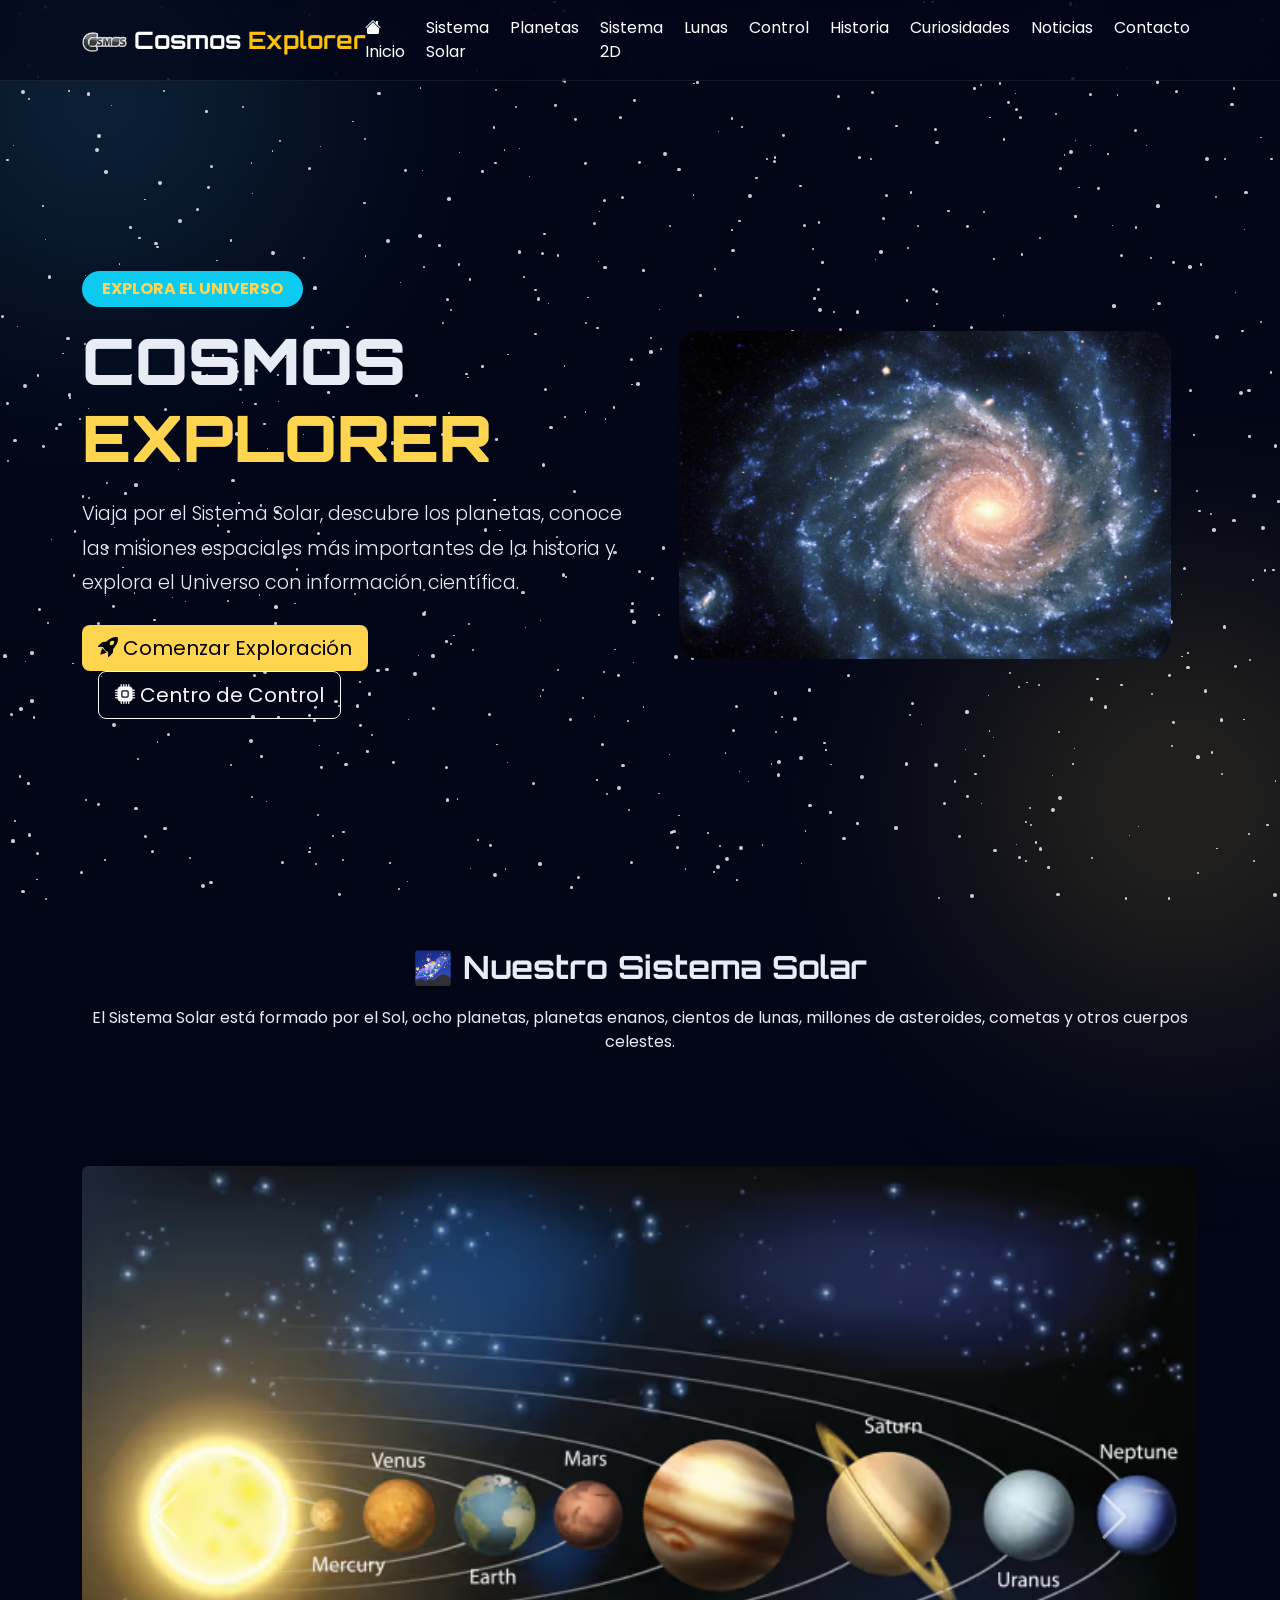
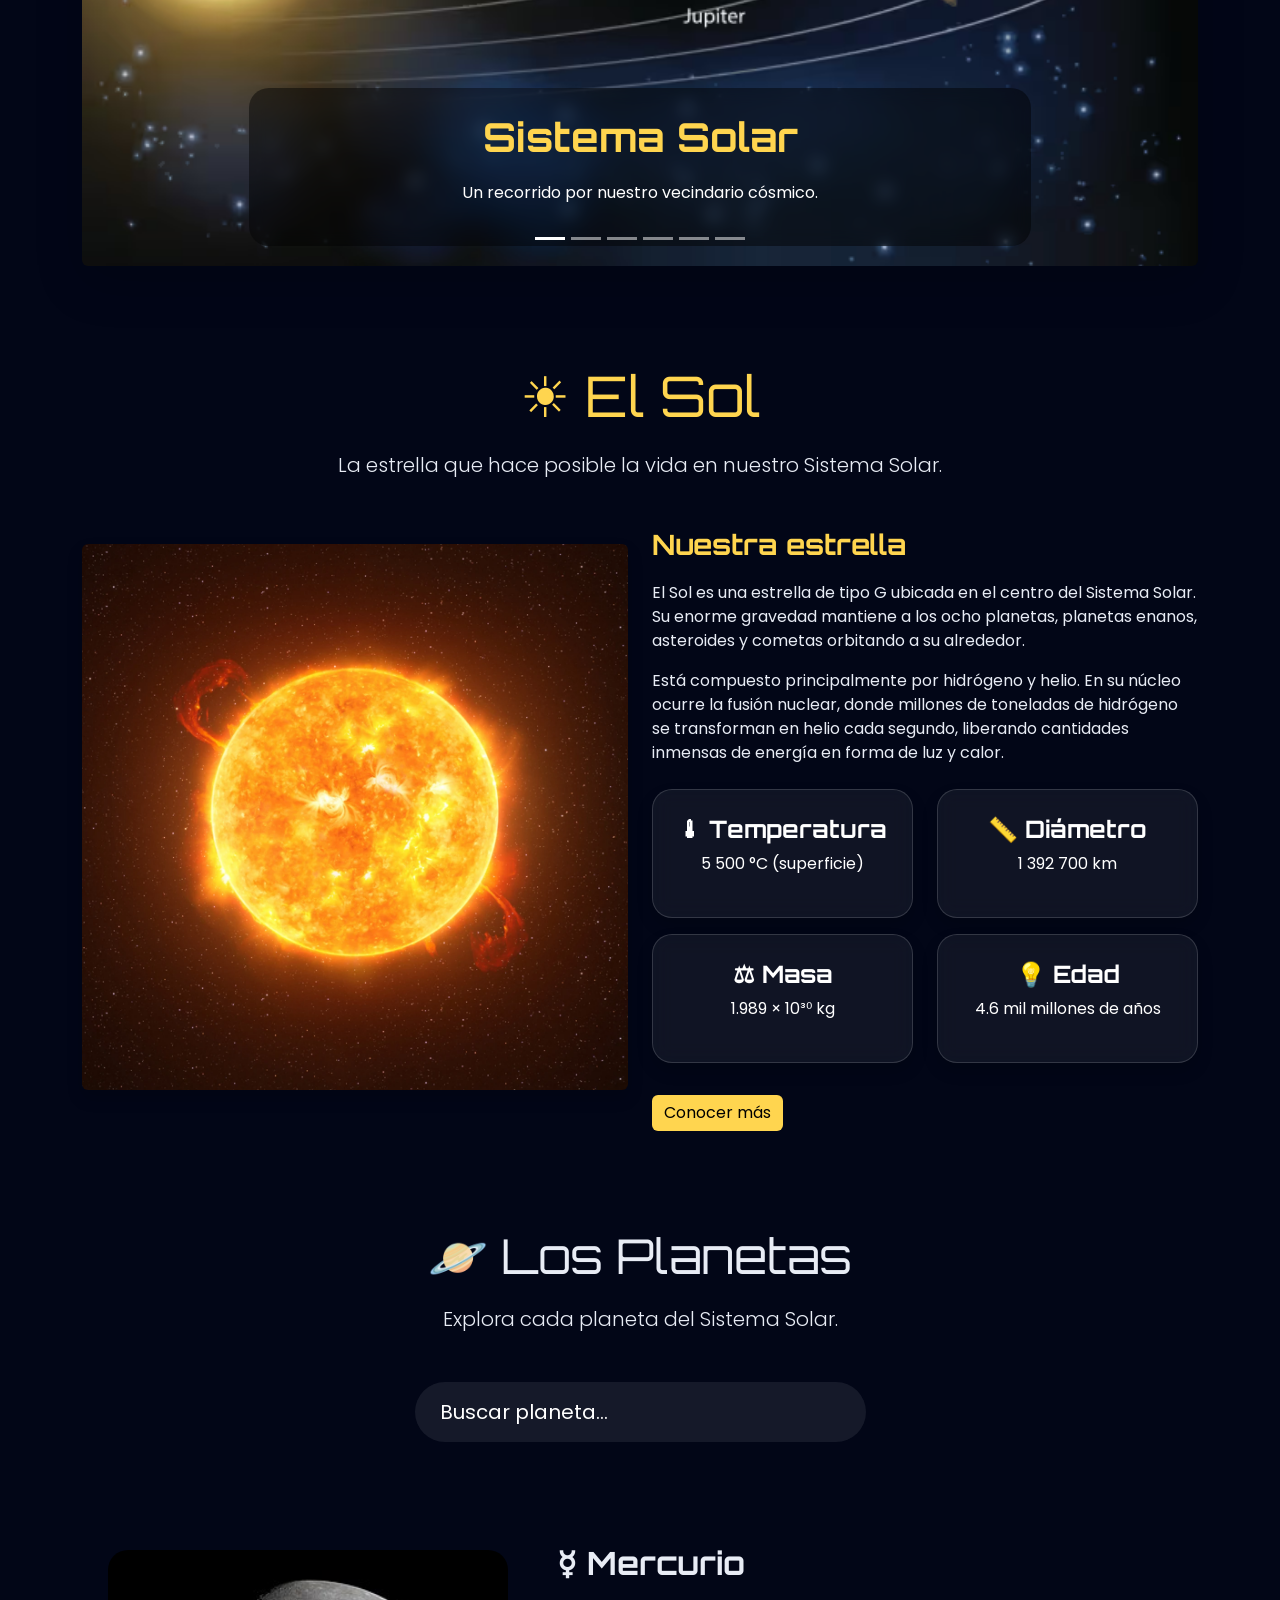
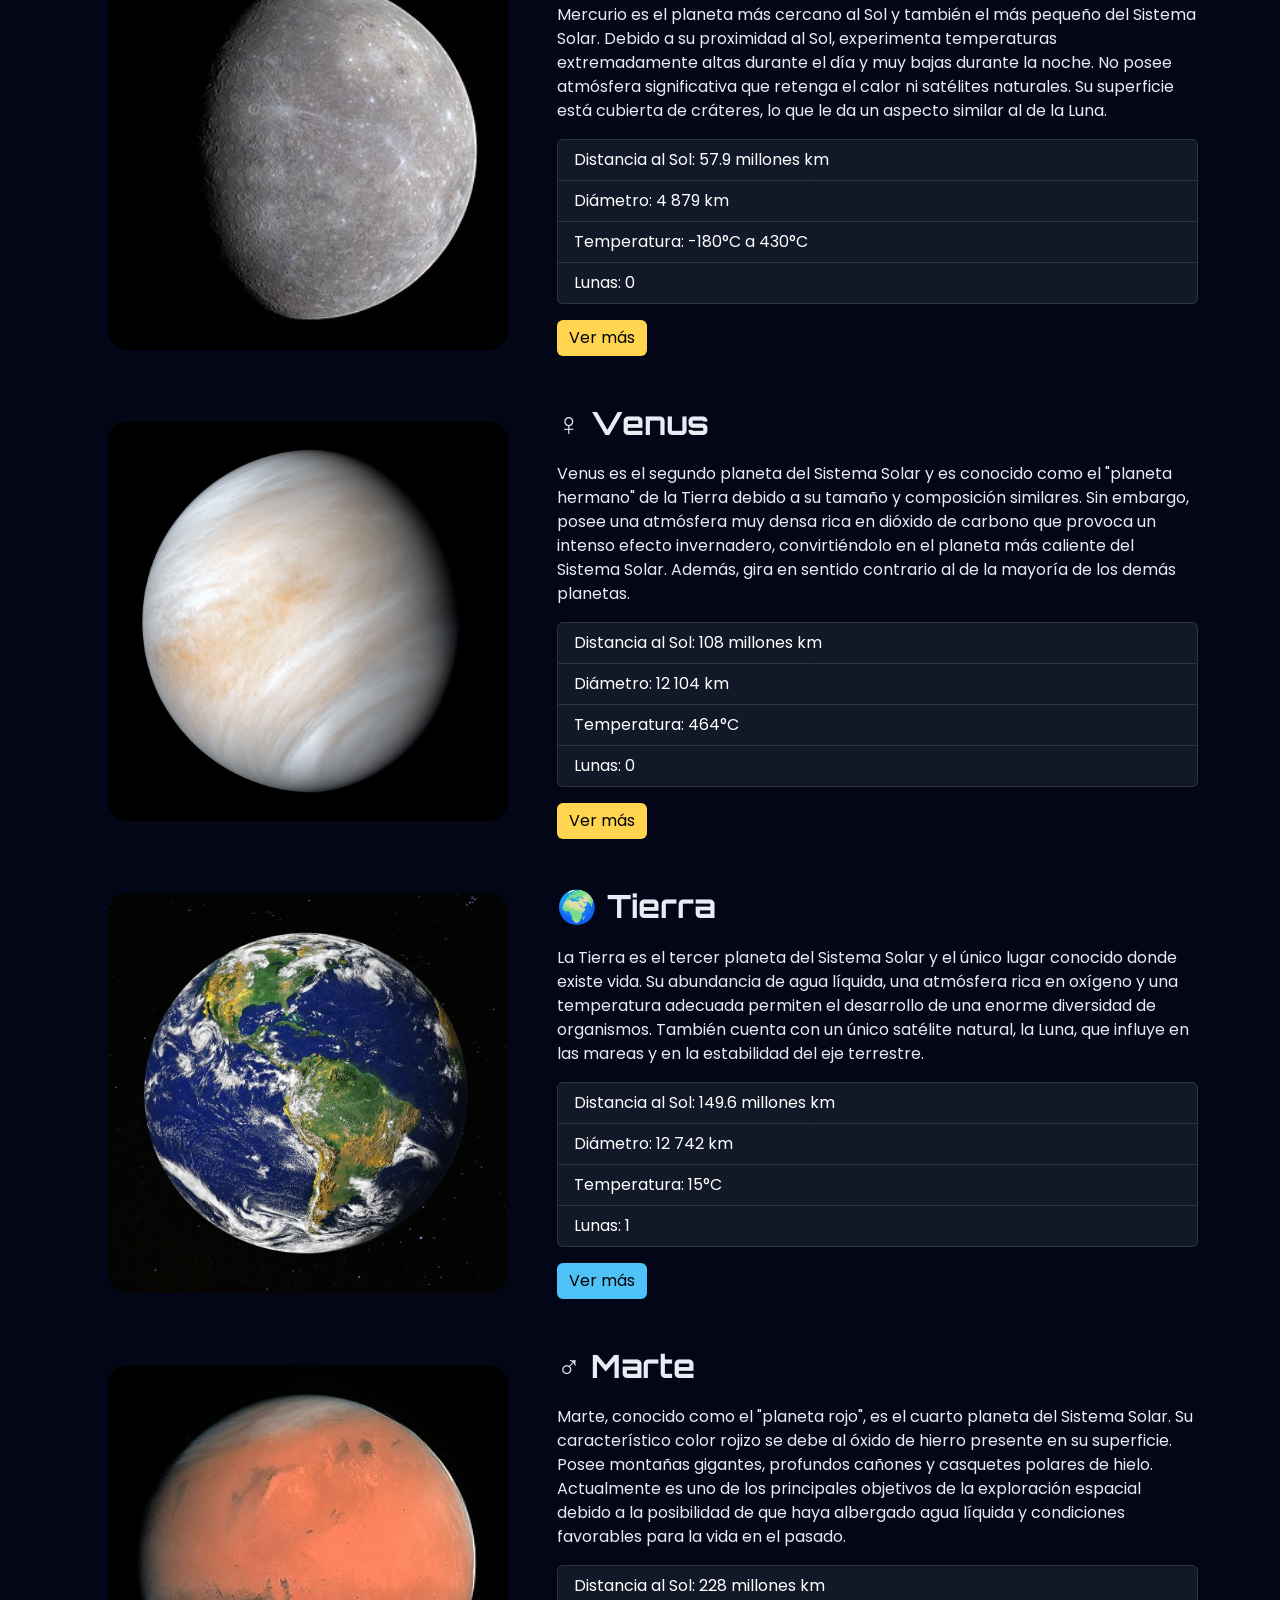
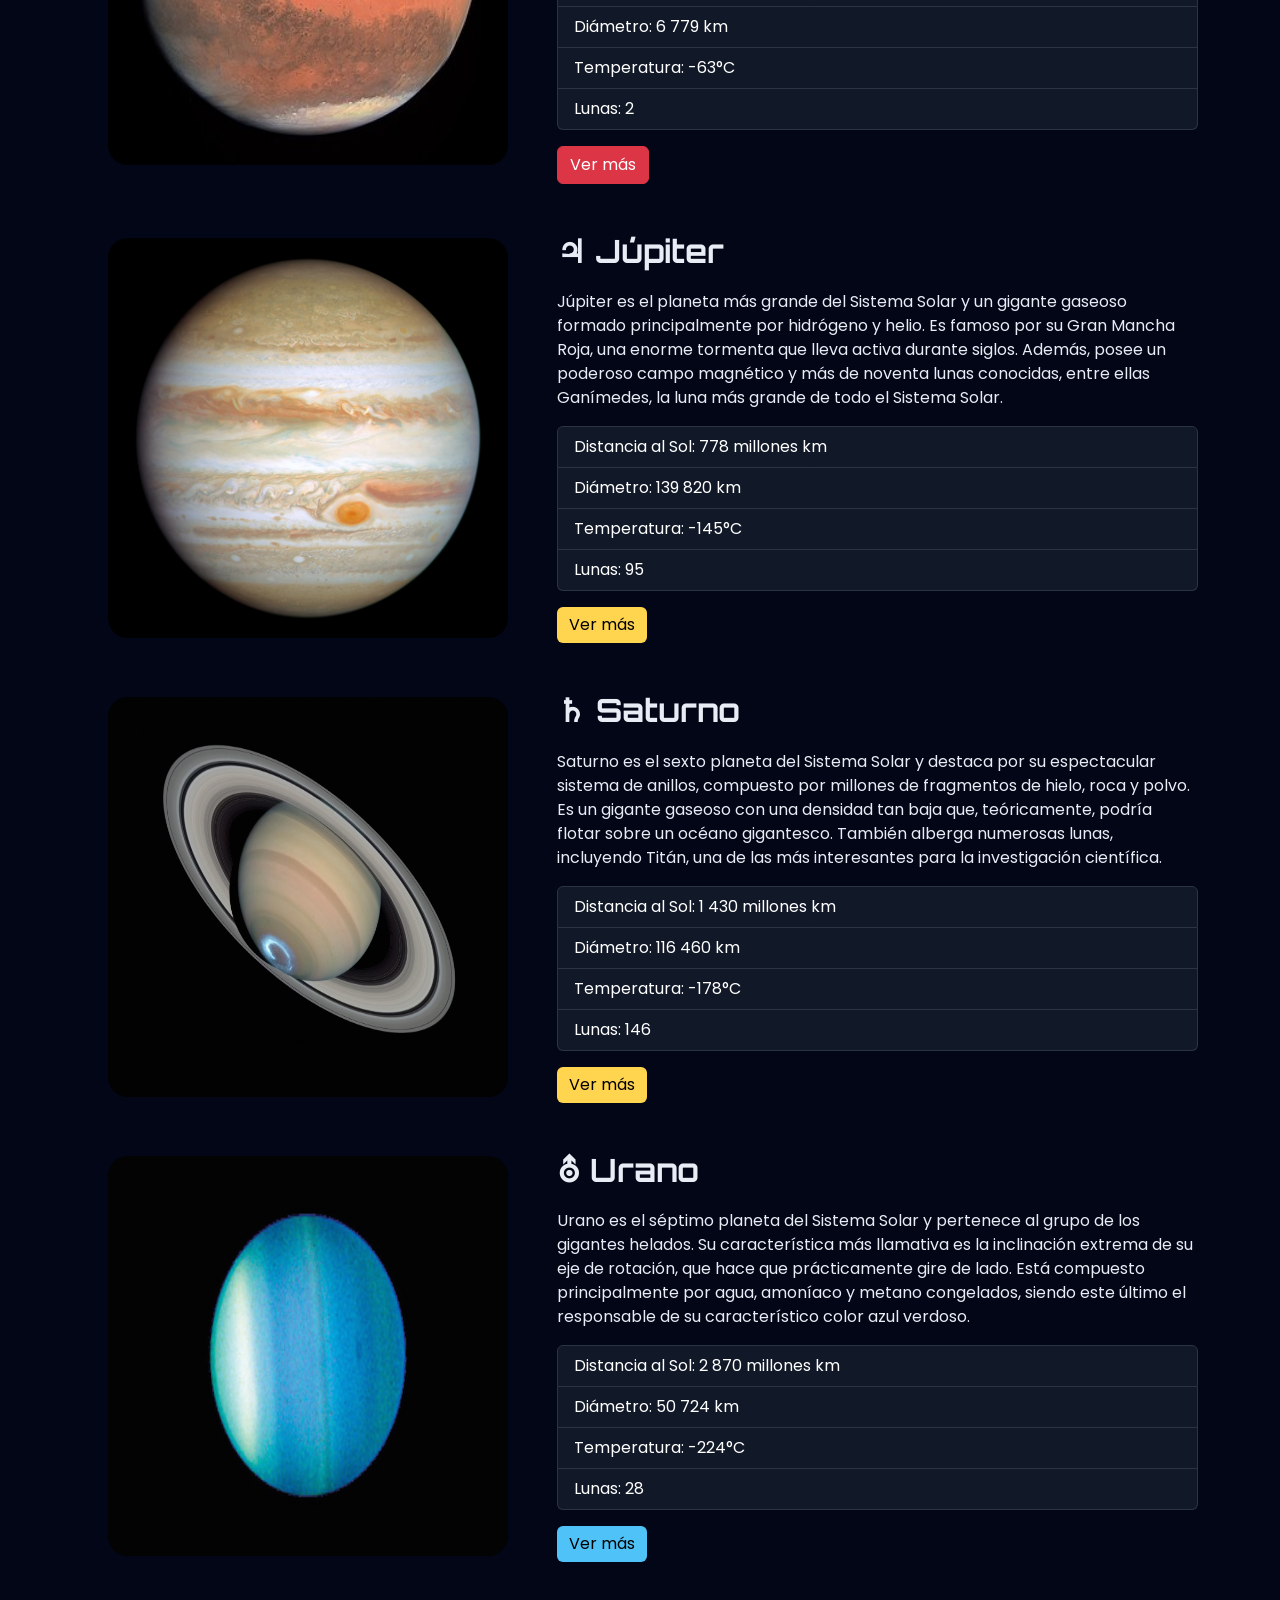
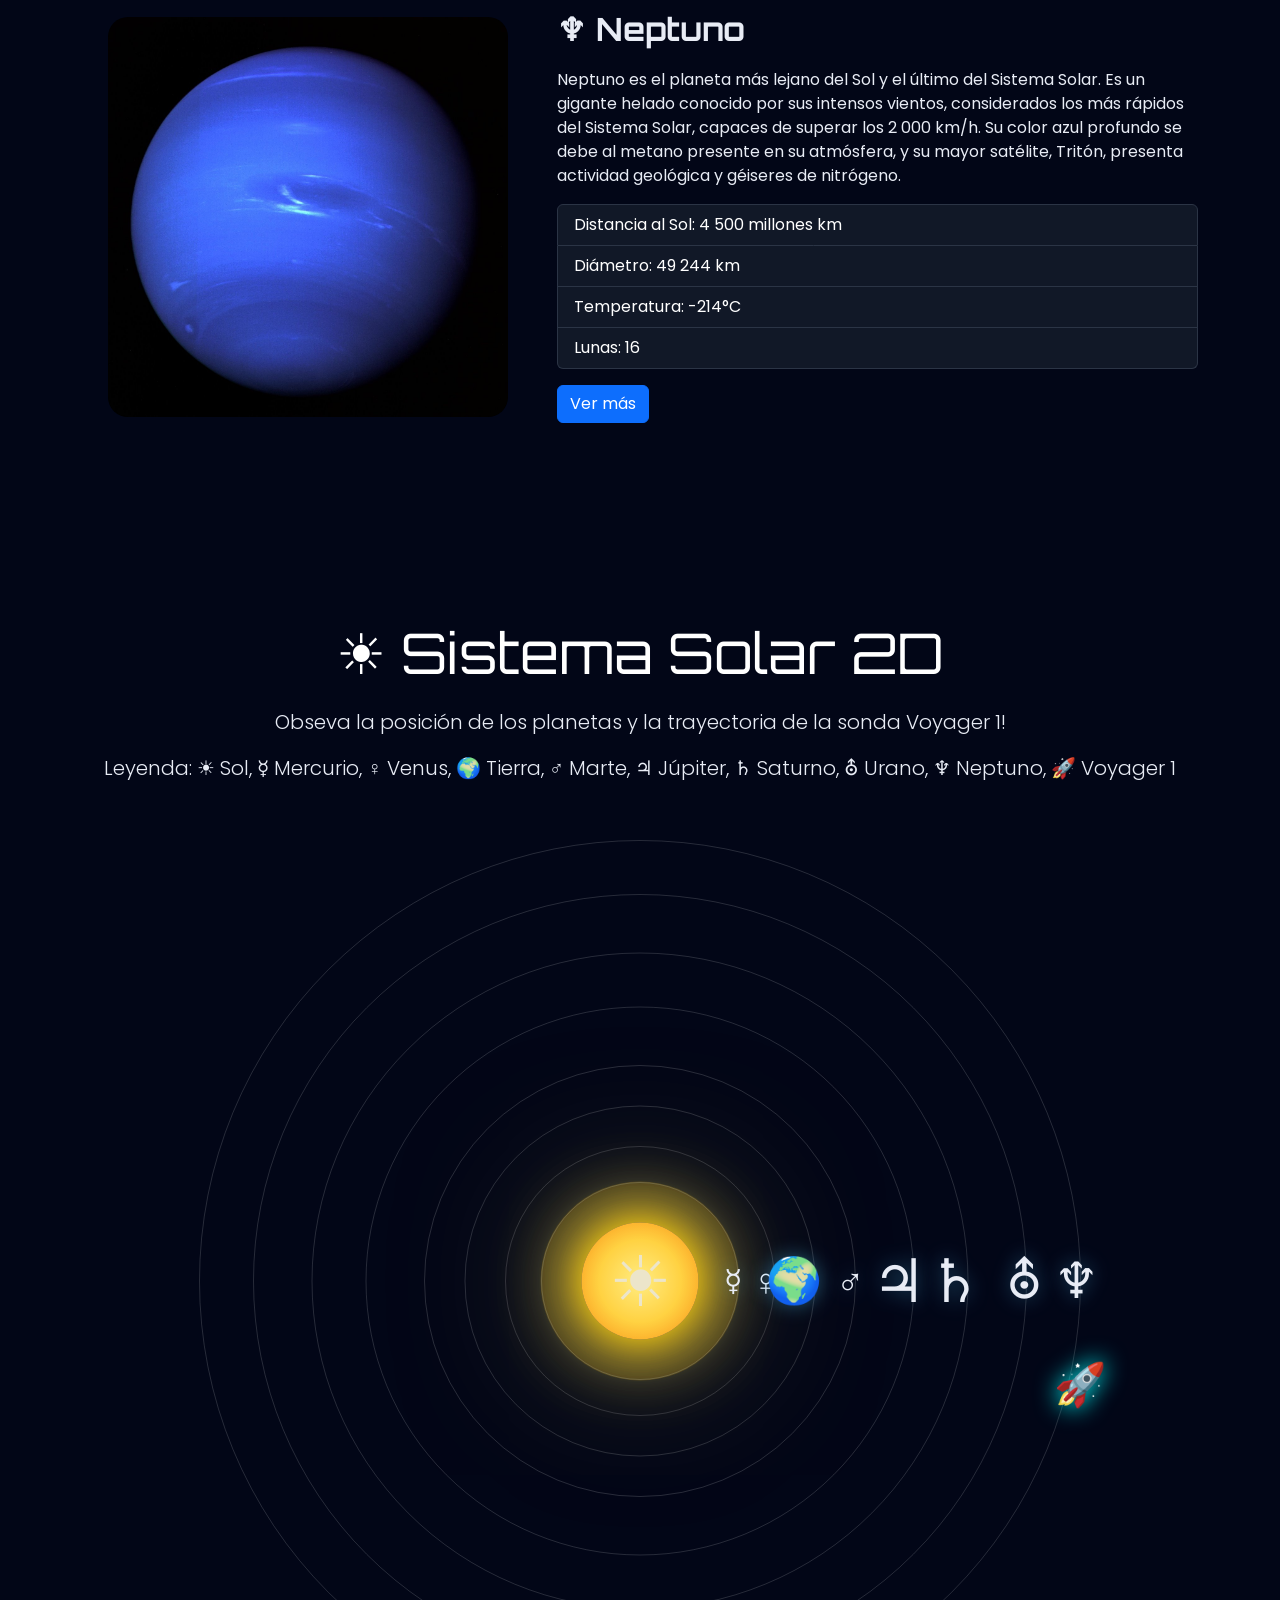
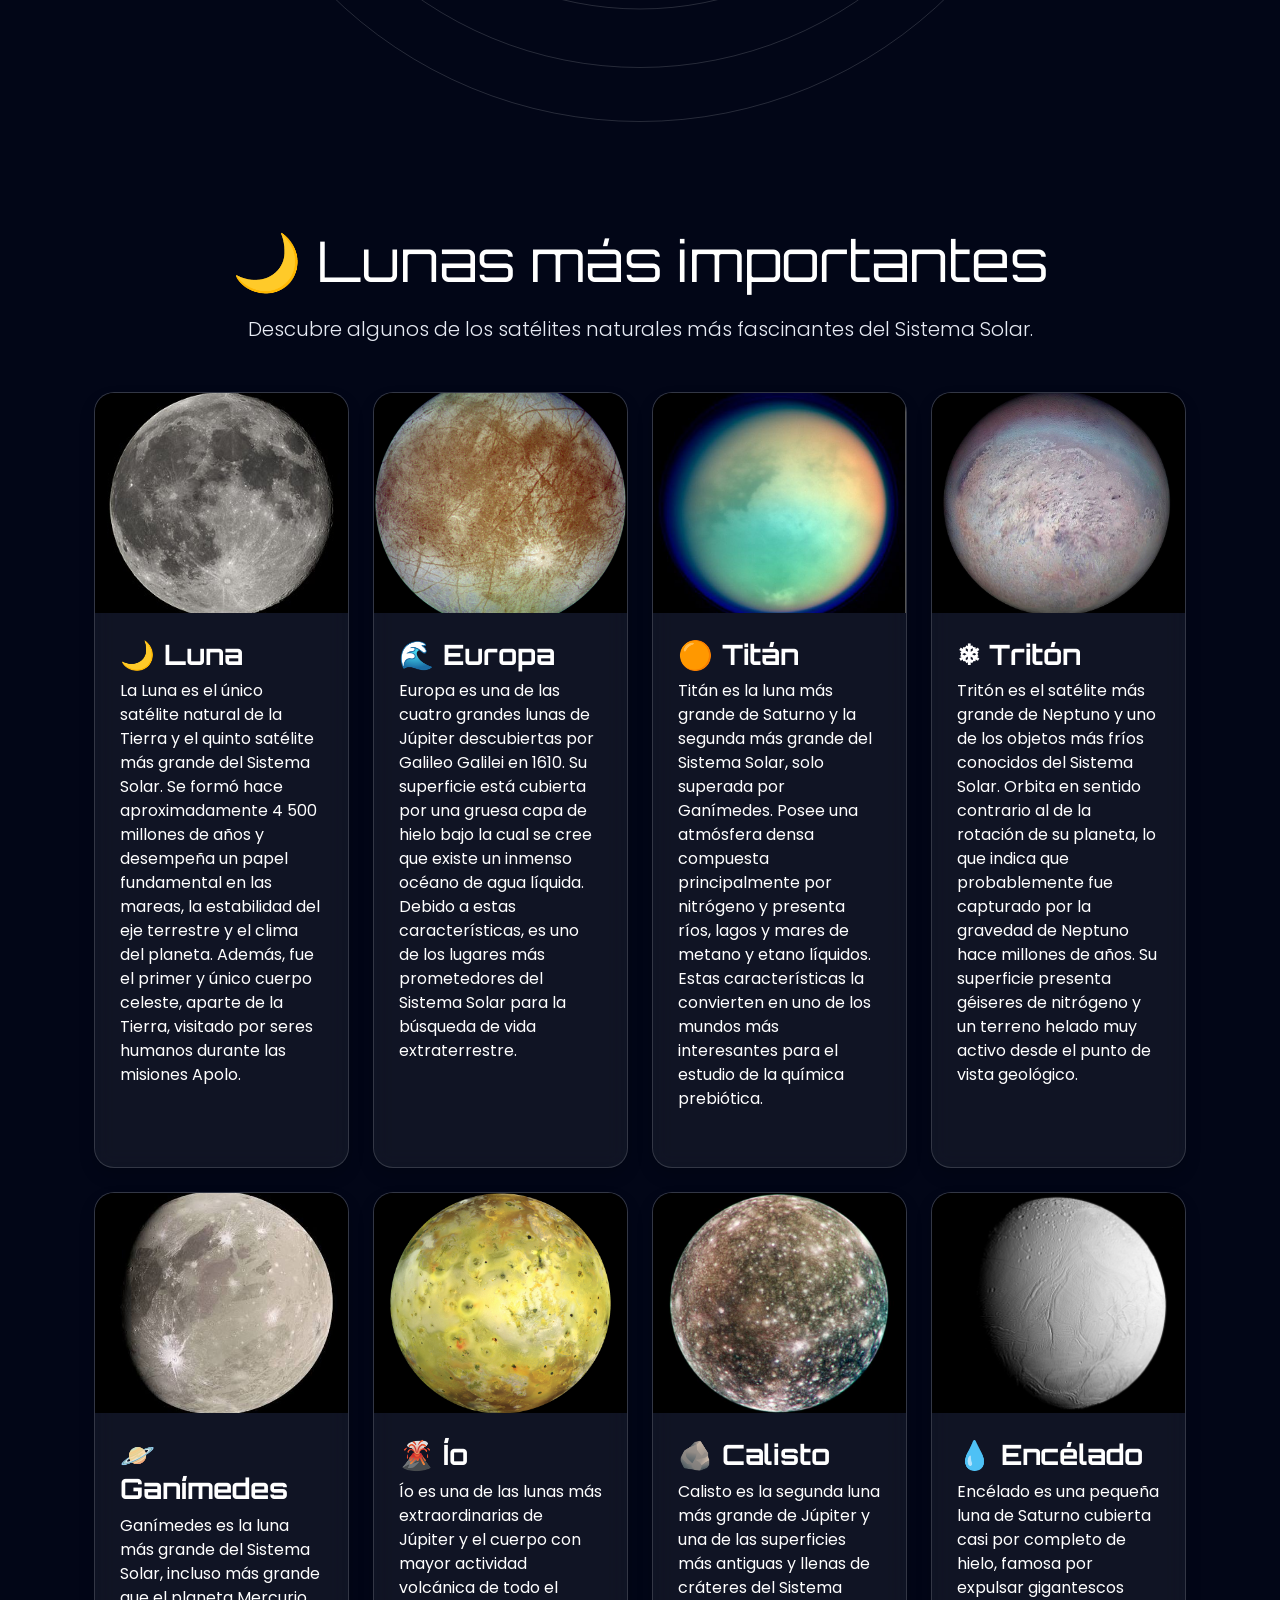
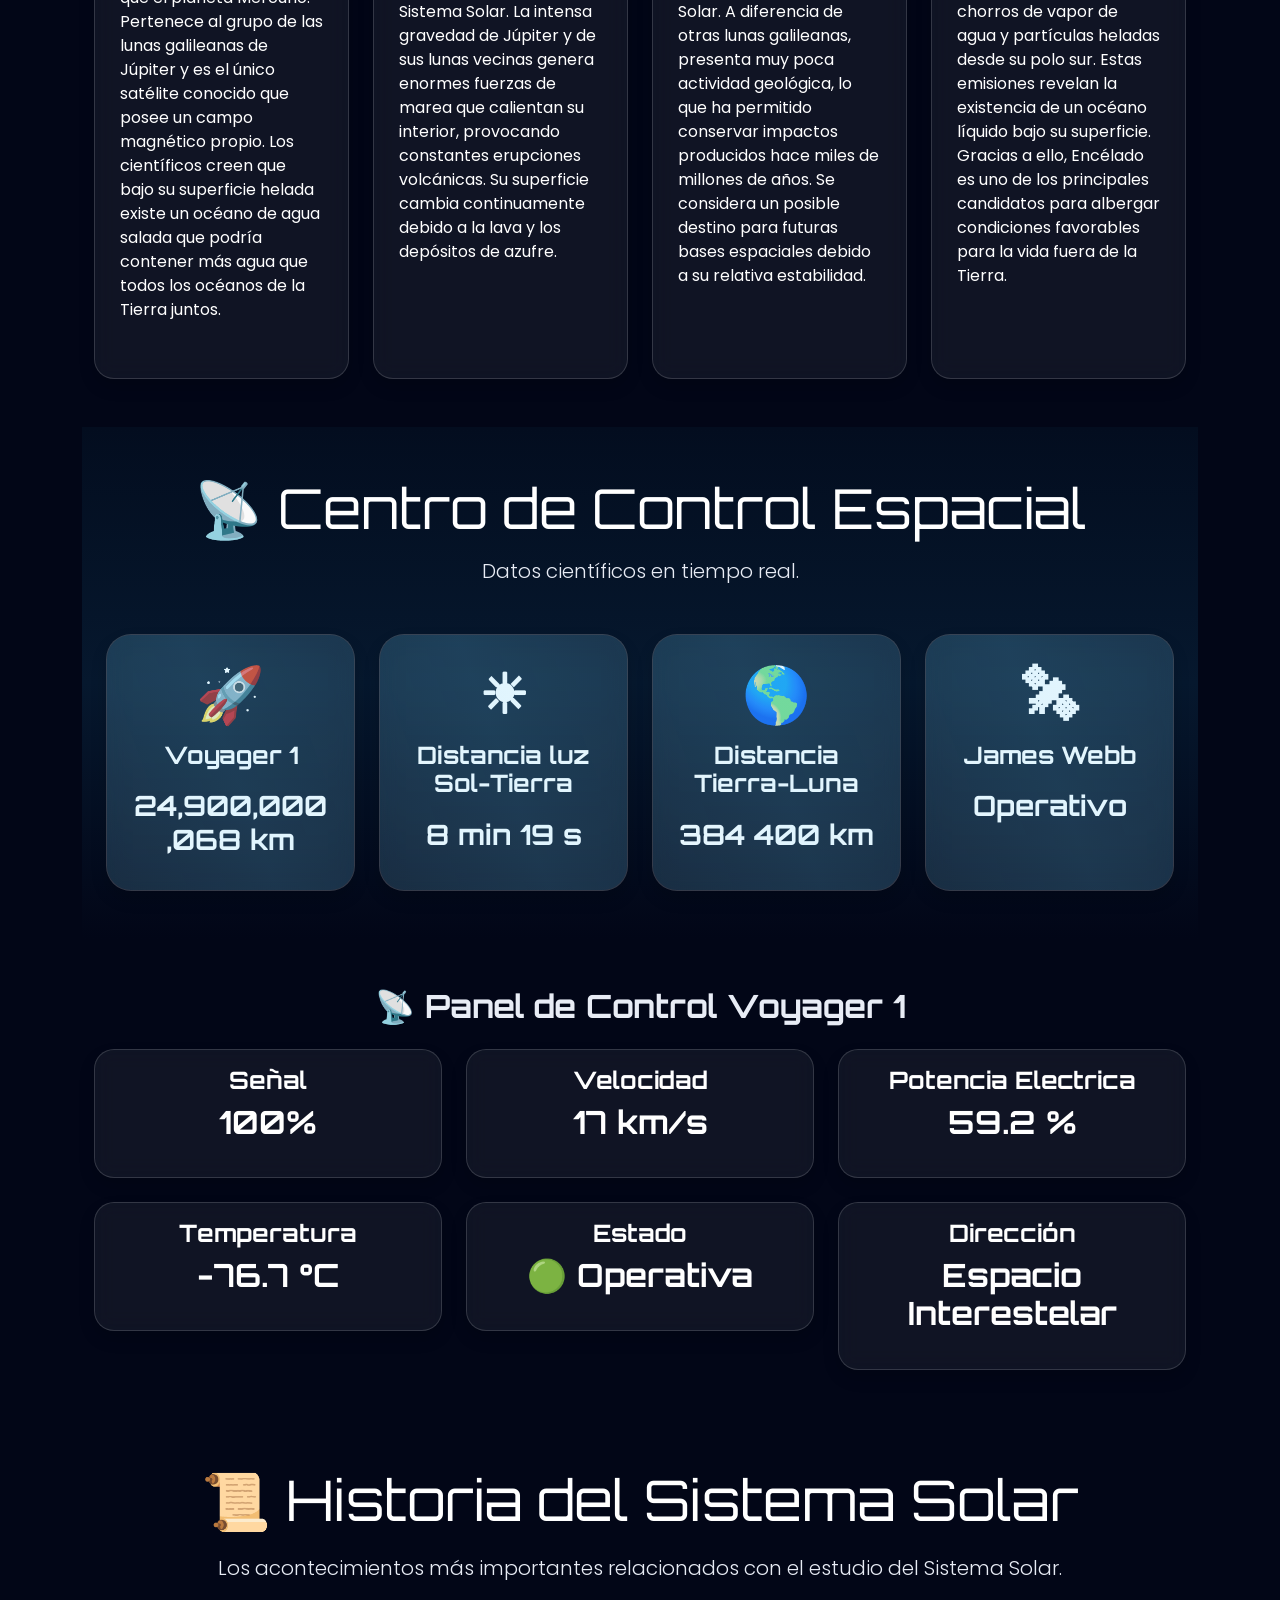
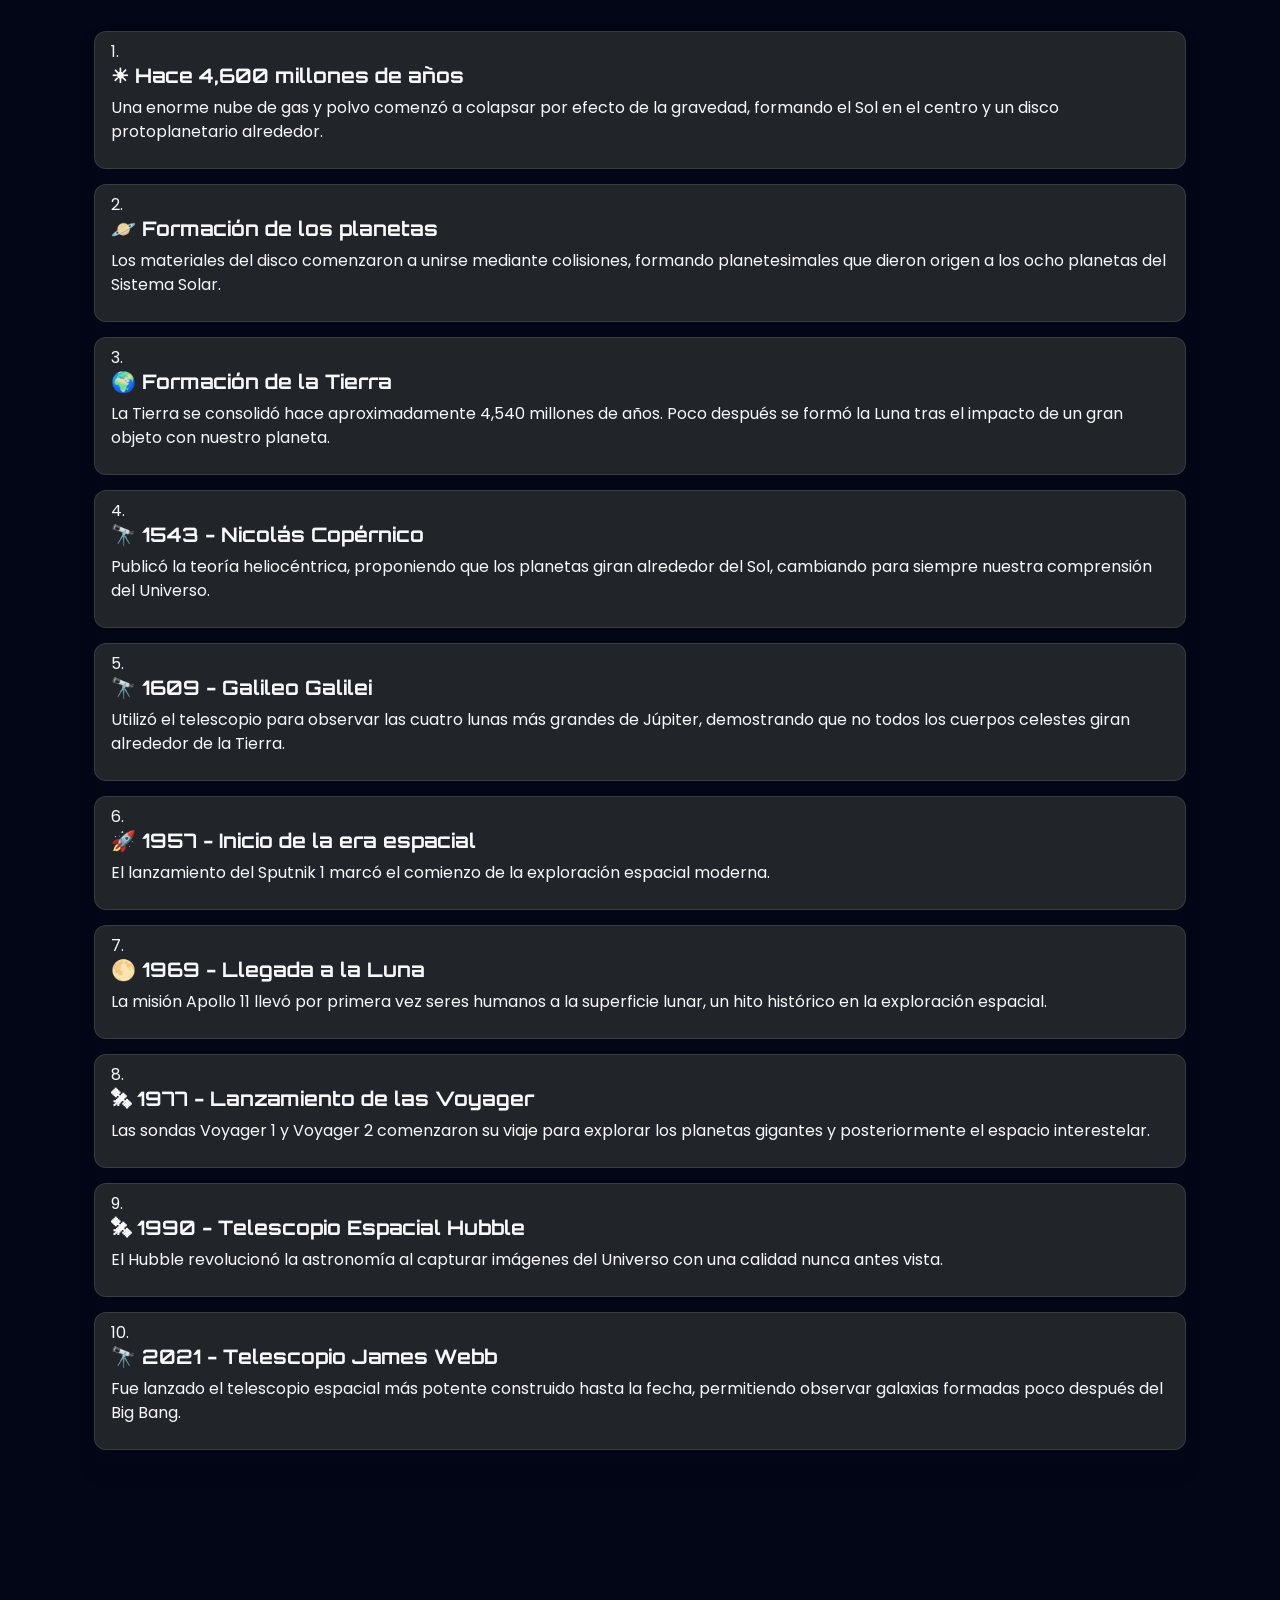
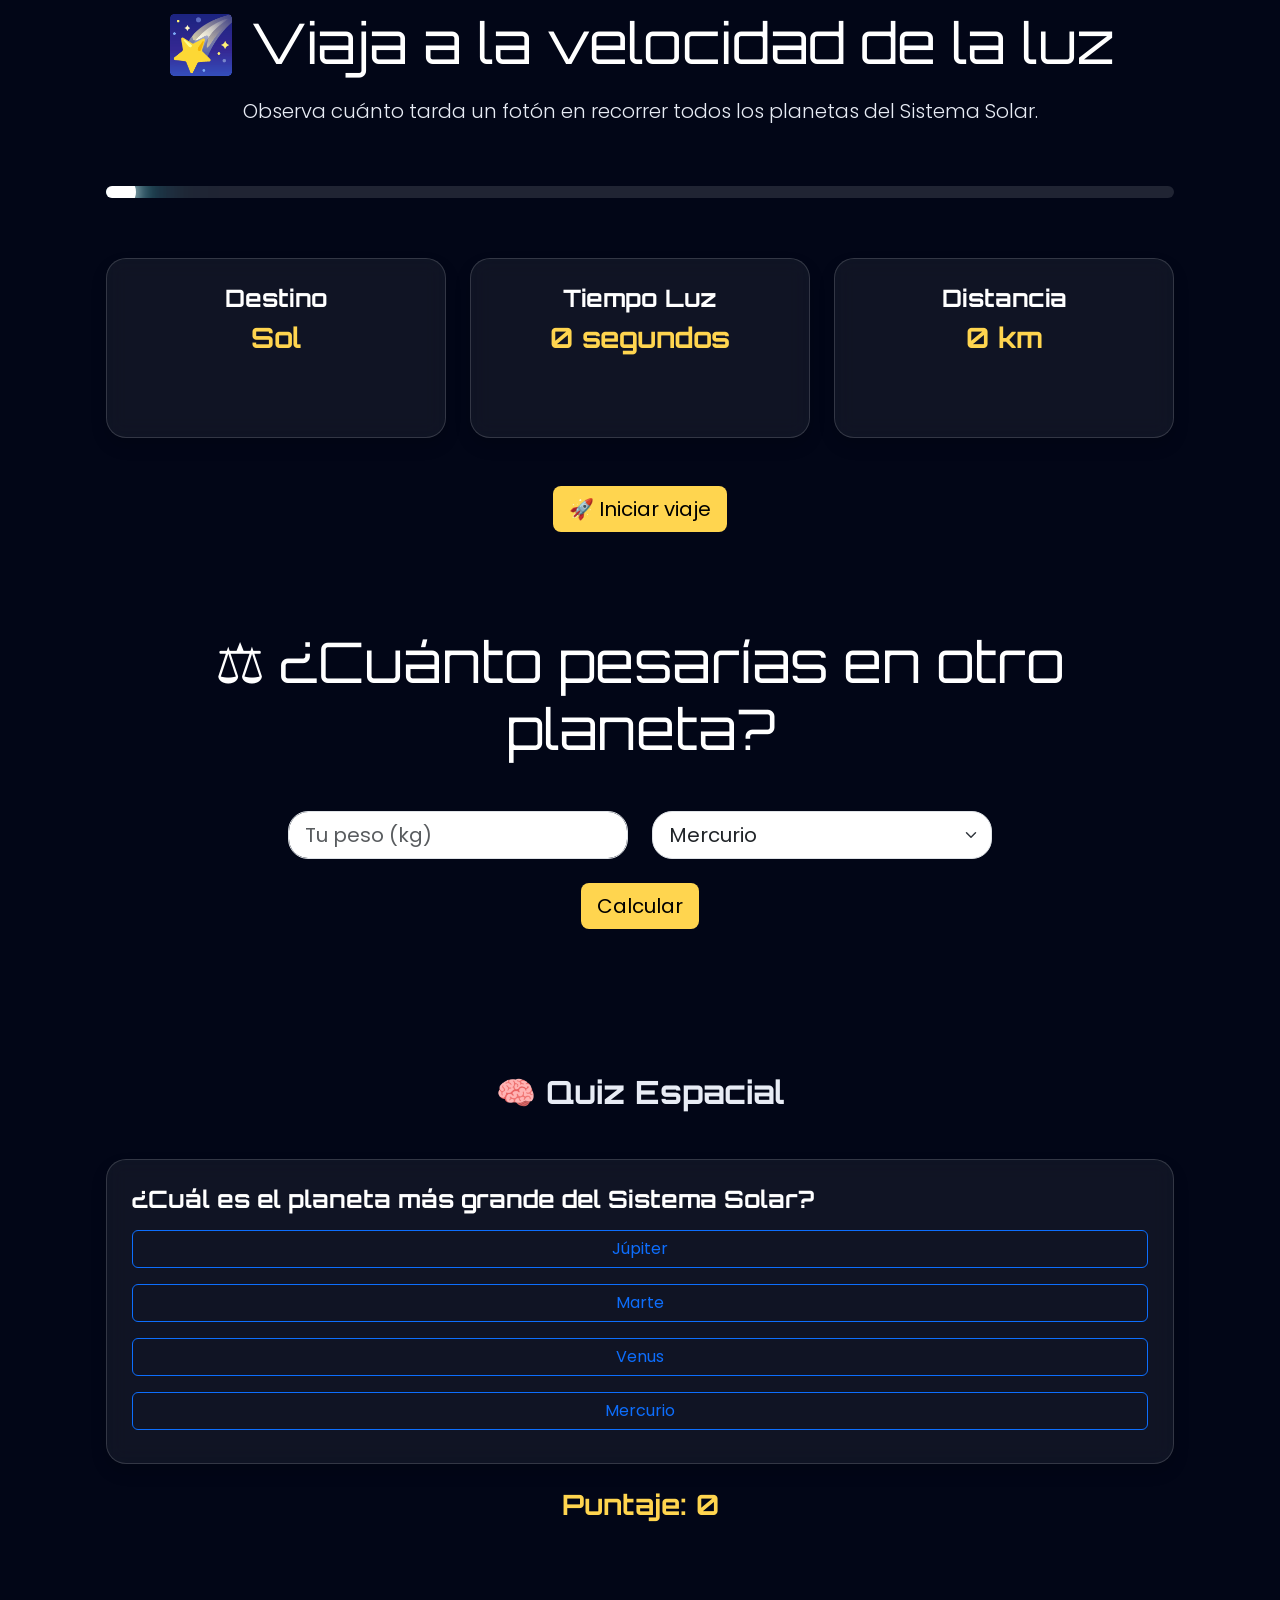
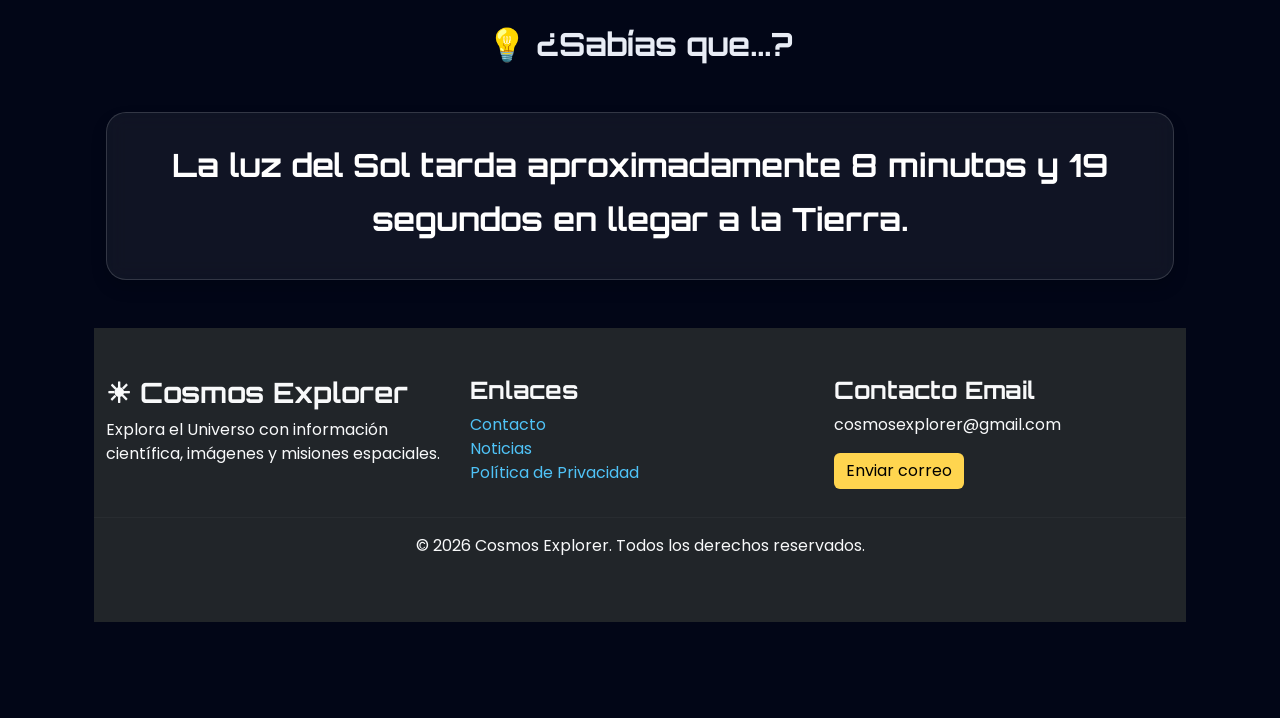
==== commit 44b5bbdc: "Add files via upload" ====
--- a/index.html
+++ b/index.html
@@ -1973,4 +1973,4 @@
 
 </body>
 
-</html>
+</html>
